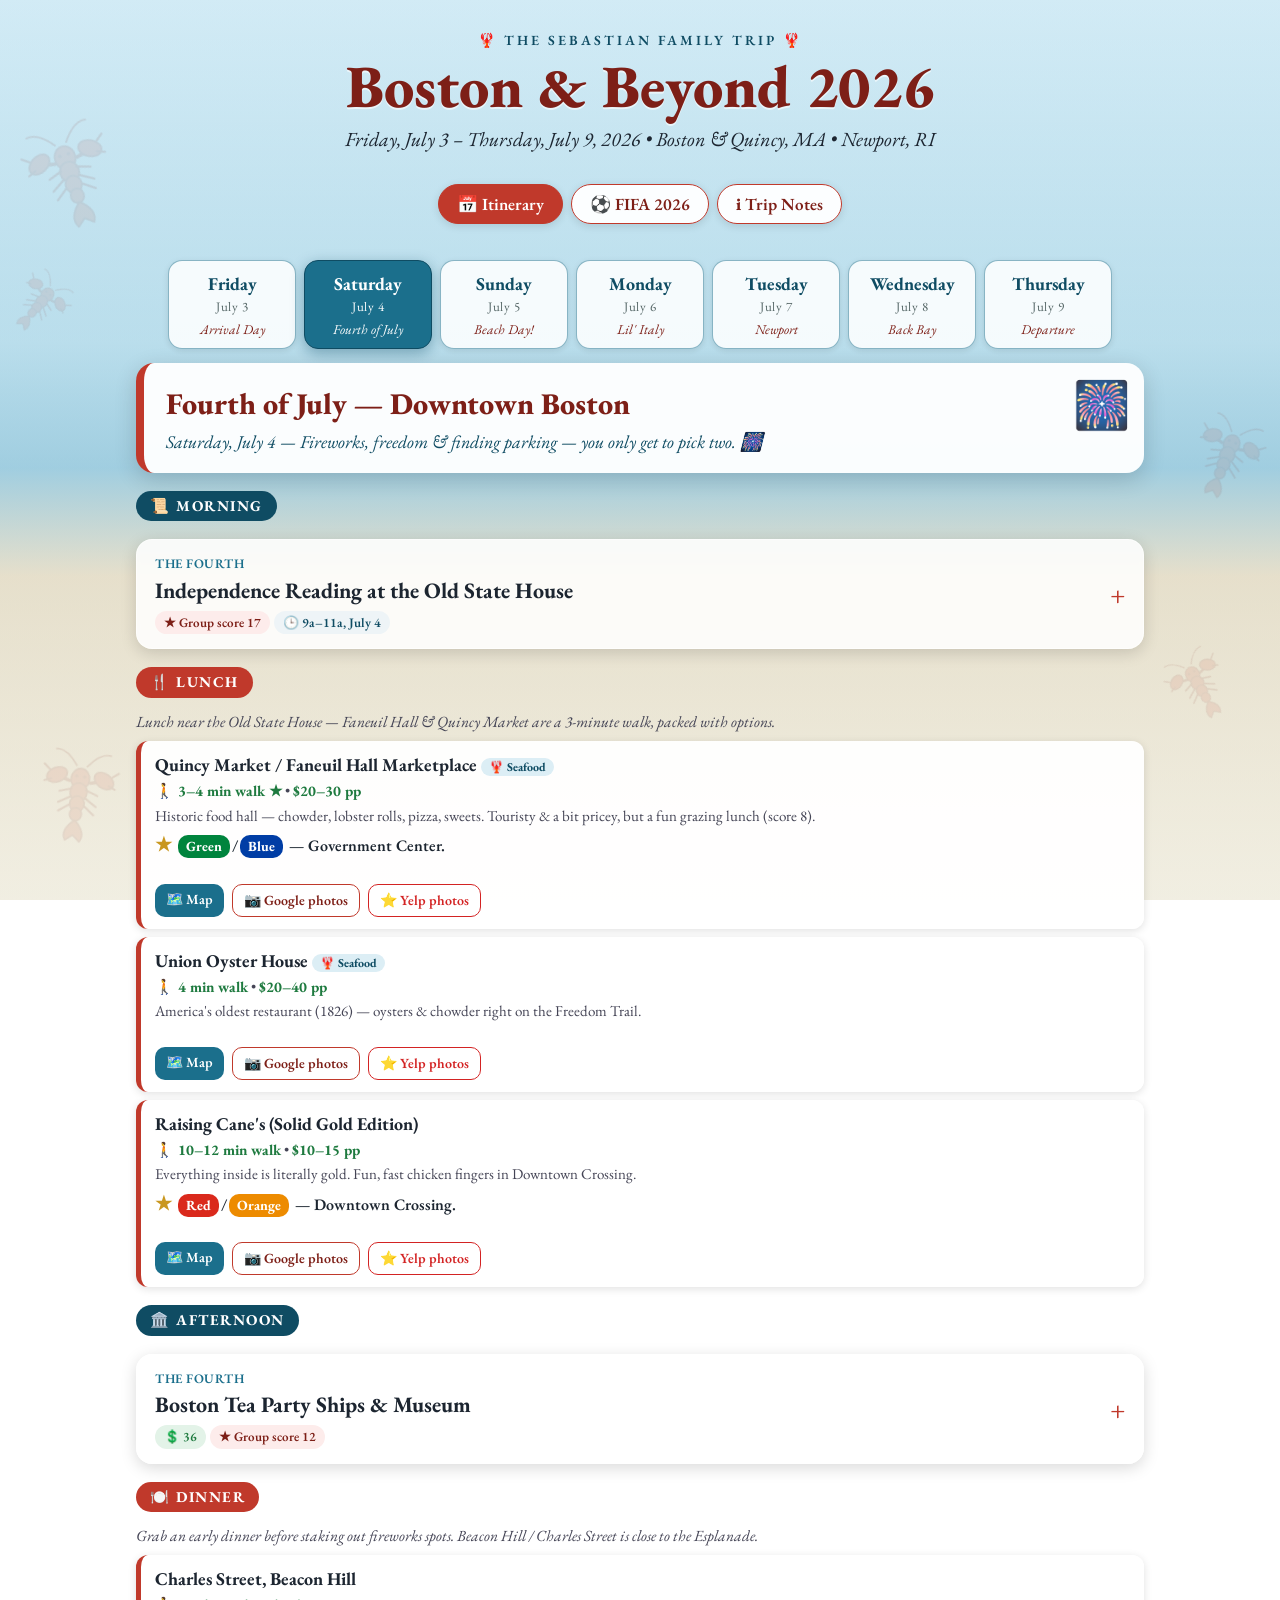
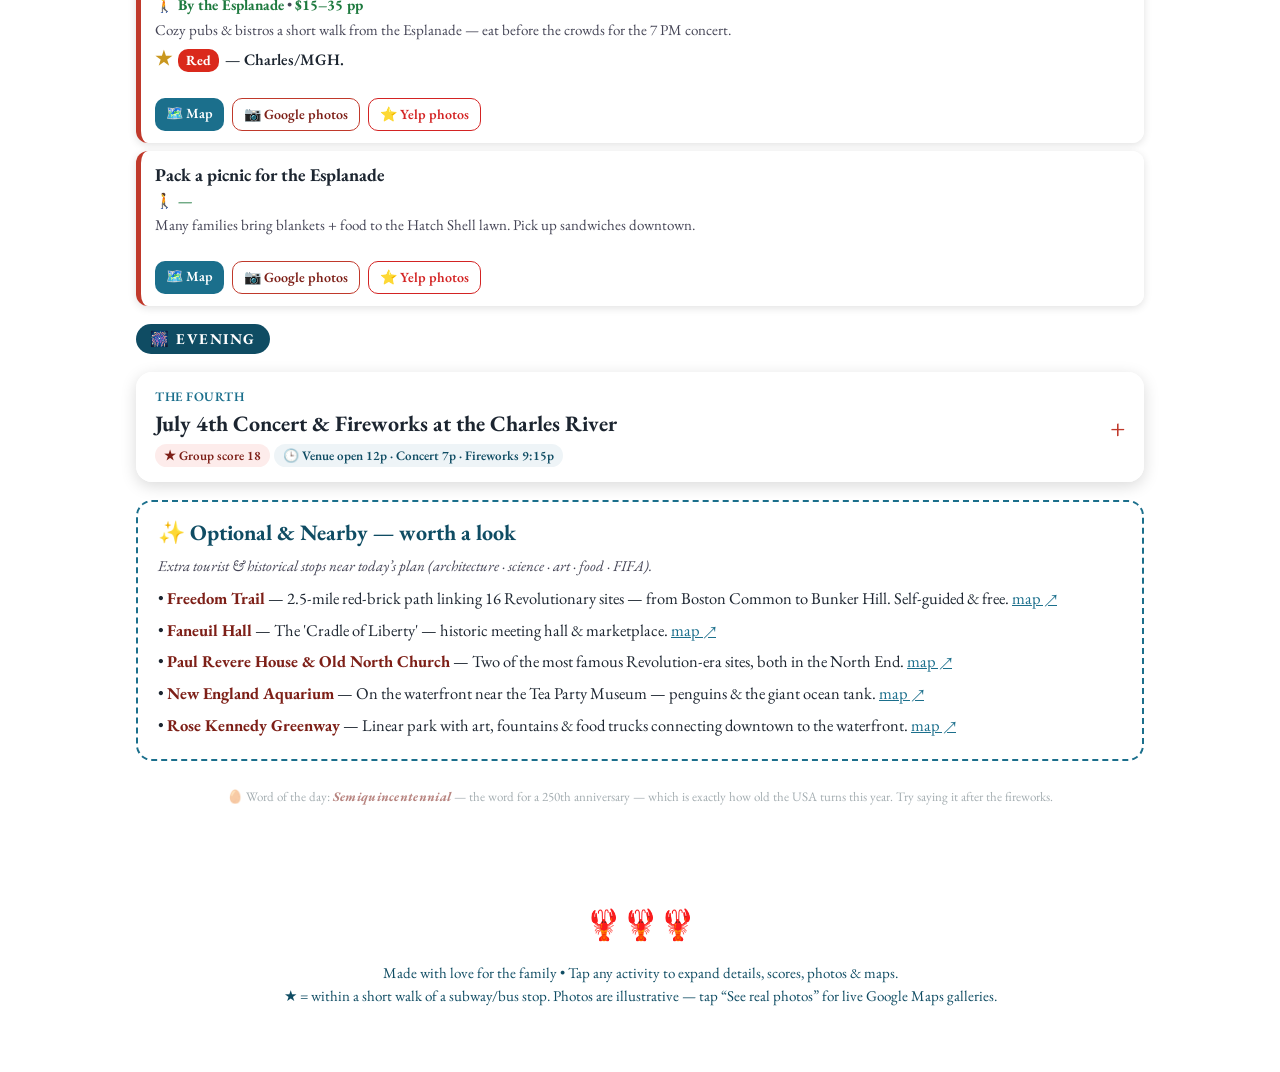
==== docs/index.html @ 304ff550 "Initial commit: Boston 2026 family trip itinerary site Co-Authored-By: Claude Sonnet 4.6 <noreply@an" ====
<!DOCTYPE html>
<html lang="en">
<head>
<meta charset="UTF-8" />
<meta name="viewport" content="width=device-width, initial-scale=1.0" />
<title>Boston 2026 — Family Trip Itinerary 🦞</title>
<link rel="preconnect" href="https://fonts.googleapis.com">
<link rel="preconnect" href="https://fonts.gstatic.com" crossorigin>
<link href="https://fonts.googleapis.com/css2?family=EB+Garamond:ital,wght@0,400;0,500;0,600;0,700;0,800;1,400;1,500&display=swap" rel="stylesheet">
<style>
  :root{
    --lobster:#c0392b;
    --lobster-dark:#7d1f17;
    --ocean:#1b6f8c;
    --ocean-deep:#0f4c63;
    --gold:#c9971f;
    --green:#1e7a3f;
    --ink:#1c2530;
    --box:rgba(255,255,255,0.86);
    --box-solid:rgba(255,255,255,0.95);
    /* MBTA line colors */
    --red:#DA291C; --orange:#ED8B00; --blue:#003DA5; --green-line:#00843D; --silver:#7C878E;
  }
  *{box-sizing:border-box;}
  html{scroll-behavior:smooth;}
  body{
    margin:0;
    font-family:'EB Garamond', Georgia, serif;
    color:var(--ink);
    font-size:18px;
    line-height:1.5;
    min-height:100vh;
    position:relative;
  }
  /* ---- Background: Wollaston Beach, Quincy (with graceful gradient fallback) ---- */
  #bg{
    position:fixed; inset:0; z-index:-2;
    background:
      linear-gradient(180deg,#bfe3f2 0%, #8ec9e0 38%, #5aa9c9 52%, #d8c79f 64%, #ece0c2 100%);
    background-size:cover;
    background-position:center;
  }
  #bg.has-photo{
    background-size:cover;
    background-position:center 40%;
    background-repeat:no-repeat;
  }
  #bg::after{ /* readability veil over the photo */
    content:""; position:absolute; inset:0;
    background:linear-gradient(180deg, rgba(245,250,252,0.35), rgba(245,250,252,0.55));
  }
  /* ---- Floating lobster decals ---- */
  .lobster-decal{position:fixed; z-index:-1; opacity:0.10; pointer-events:none;}
  .lobster-decal svg{width:100%; height:100%;}
  /* ---- Layout ---- */
  header.site{
    text-align:center;
    padding:30px 18px 14px;
  }
  header.site .kicker{
    letter-spacing:3px; text-transform:uppercase; font-size:14px;
    color:var(--ocean-deep); font-weight:600; margin:0 0 4px;
  }
  header.site h1{
    margin:0; font-size:clamp(34px,6vw,60px); font-weight:800;
    color:var(--lobster-dark);
    text-shadow:0 2px 0 rgba(255,255,255,0.6);
    line-height:1.05;
  }
  header.site .dates{
    margin:6px 0 0; font-size:20px; color:var(--ink); font-style:italic;
  }
  /* ---- Top nav tabs ---- */
  nav.tabs{
    display:flex; justify-content:center; gap:8px; flex-wrap:wrap;
    position:sticky; top:0; z-index:30;
    padding:10px; margin:6px auto 0; max-width:1100px;
  }
  nav.tabs button{
    font-family:inherit; font-size:17px; font-weight:600;
    border:1.5px solid var(--lobster); color:var(--lobster-dark);
    background:var(--box-solid); padding:8px 18px; border-radius:30px;
    cursor:pointer; transition:all .15s; box-shadow:0 2px 8px rgba(0,0,0,.12);
  }
  nav.tabs button:hover{background:#fff;}
  nav.tabs button.active{background:var(--lobster); color:#fff; border-color:var(--lobster);}
  main{max-width:1040px; margin:0 auto; padding:8px 16px 60px;}
  /* ---- Day selector ---- */
  .day-pills{
    display:flex; gap:8px; flex-wrap:wrap; justify-content:center;
    margin:18px 0 8px;
  }
  .day-pill{
    font-family:inherit; cursor:pointer; border-radius:14px;
    border:1.5px solid rgba(27,111,140,.5); background:var(--box);
    padding:9px 14px; min-width:128px; text-align:center; transition:all .15s;
    box-shadow:0 2px 6px rgba(0,0,0,.10);
  }
  .day-pill .dow{font-weight:700; font-size:18px; color:var(--ocean-deep);}
  .day-pill .dt{font-size:13px; color:#566; letter-spacing:.5px;}
  .day-pill .th{font-size:13.5px; font-style:italic; color:var(--lobster-dark); margin-top:2px;}
  .day-pill:hover{background:#fff;}
  .day-pill.active{
    background:var(--ocean); border-color:var(--ocean-deep);
    box-shadow:0 4px 14px rgba(15,76,99,.4);
  }
  .day-pill.active .dow,.day-pill.active .dt,.day-pill.active .th{color:#fff;}
  /* ---- Day header banner ---- */
  .day-banner{
    background:var(--box-solid); border-radius:18px; padding:18px 22px;
    margin:14px 0 18px; box-shadow:0 6px 22px rgba(0,0,0,.16);
    border-left:8px solid var(--lobster); position:relative; overflow:hidden;
  }
  .day-banner h2{margin:0; font-size:30px; color:var(--lobster-dark); font-weight:800;}
  .day-banner .sub{font-size:18px; color:var(--ocean-deep); font-style:italic; margin-top:2px;}
  .day-banner .lob-emoji{position:absolute; right:14px; top:8px; font-size:46px; opacity:.85;}
  /* ---- Time-slot section ---- */
  .slot{margin:18px 0;}
  .slot-label{
    display:inline-block; font-weight:700; font-size:15px; letter-spacing:1.5px;
    text-transform:uppercase; color:#fff; background:var(--ocean-deep);
    padding:4px 14px; border-radius:20px; margin-bottom:8px;
  }
  .slot-label.meal{background:var(--lobster);}
  /* ---- Activity card (semi-transparent white box) ---- */
  .card{
    background:var(--box); border-radius:16px; margin:10px 0;
    box-shadow:0 4px 16px rgba(0,0,0,.15); overflow:hidden;
    border:1px solid rgba(255,255,255,.6);
    backdrop-filter:blur(2px);
  }
  .card-head{
    display:flex; align-items:center; gap:12px; padding:14px 18px; cursor:pointer;
    user-select:none;
  }
  .card-head:hover{background:rgba(255,255,255,.45);}
  .card-title{flex:1;}
  .card-title .name{font-size:22px; font-weight:700; color:var(--ink);}
  .card-title .cat{font-size:13px; letter-spacing:.5px; text-transform:uppercase; color:var(--ocean); font-weight:600;}
  .card-meta{font-size:14.5px; color:#445; margin-top:2px;}
  .chip{display:inline-block; font-size:13px; padding:2px 9px; border-radius:12px; margin:2px 4px 0 0; font-weight:600;}
  .chip.price{background:#e3f3e8; color:var(--green);}
  .chip.score{background:#fdeceb; color:var(--lobster-dark);}
  .chip.hours{background:#eef4f7; color:var(--ocean-deep);}
  .expander{font-size:26px; color:var(--lobster); transition:transform .2s; line-height:1;}
  .card.open .expander{transform:rotate(45deg);}
  .card-body{display:none; padding:0 18px 18px;}
  .card.open .card-body{display:block; animation:fade .25s ease;}
  @keyframes fade{from{opacity:0; transform:translateY(-4px);}to{opacity:1; transform:none;}}
  .notes{white-space:pre-line; margin:6px 0 12px; font-size:17px;}
  /* ---- Photo gallery ---- */
  .gallery{display:flex; gap:8px; flex-wrap:wrap; margin:6px 0 12px;}
  .gallery img{
    width:calc(33.33% - 6px); height:130px; object-fit:cover; border-radius:10px;
    background:linear-gradient(135deg,#bcd9e6,#dcc9a0); box-shadow:0 2px 6px rgba(0,0,0,.18);
  }
  @media(max-width:560px){ .gallery img{width:calc(50% - 4px); height:110px;} }
  /* ---- Detail grid ---- */
  .detail{font-size:16.5px; margin:3px 0;}
  .detail b{color:var(--ocean-deep);}
  .scores{display:flex; flex-wrap:wrap; gap:6px; margin:8px 0;}
  .score-box{background:#fff; border:1px solid #e6c9c5; border-radius:10px; padding:4px 9px; font-size:14px; text-align:center; min-width:46px;}
  .score-box .who{font-size:11px; color:#888; text-transform:uppercase; letter-spacing:.5px;}
  .score-box .val{font-weight:700; font-size:17px;}
  .v1{color:#999;} .v2{color:var(--ocean);} .v3{color:var(--lobster);}
  .score-box.total{background:var(--lobster); border-color:var(--lobster);}
  .score-box.total .who,.score-box.total .val{color:#fff;}
  .maps-link, a.btn{
    display:inline-block; text-decoration:none; font-weight:600; font-size:15px;
    background:var(--ocean); color:#fff; padding:7px 14px; border-radius:10px; margin:6px 8px 2px 0;
  }
  .maps-link:hover,a.btn:hover{background:var(--ocean-deep);}
  a.btn.alt{background:#fff; color:var(--lobster-dark); border:1.5px solid var(--lobster);}
  a.btn.alt:hover{background:#fff5f4;}
  /* ---- Transit star ---- */
  .transit{display:block; margin:8px 0; font-size:16px; font-weight:600;}
  .transit .star{color:var(--gold); font-size:19px;}
  .line-tag{display:inline-block; color:#fff; padding:1px 8px; border-radius:10px; font-size:14px; font-weight:700; margin:0 2px;}
  .L-red{background:var(--red);} .L-orange{background:var(--orange);} .L-blue{background:var(--blue);}
  .L-green{background:var(--green-line);} .L-silver{background:var(--silver);} .L-commuter{background:#80276c;}
  /* ---- Nearby eats ---- */
  .eats-intro{font-size:15.5px; font-style:italic; color:#445; margin:4px 0 8px;}
  .eat{
    background:var(--box-solid); border-radius:12px; padding:10px 14px; margin:8px 0;
    border-left:5px solid var(--lobster); box-shadow:0 2px 8px rgba(0,0,0,.12);
  }
  .eat .en{font-size:18px; font-weight:700;}
  .eat .ed{font-size:15px; color:#445; margin:2px 0;}
  .walk{font-weight:700; color:var(--green);}
  .walk.far{color:#b06a00;}
  .seafood-tag{background:#dceef5; color:var(--ocean-deep); font-size:12px; font-weight:700; padding:1px 8px; border-radius:10px;}
  /* ---- Optional section ---- */
  .optional{
    background:rgba(255,255,255,.78); border:2px dashed var(--ocean); border-radius:16px;
    padding:14px 20px; margin:18px 0;
  }
  .optional h3{margin:0 0 6px; color:var(--ocean-deep); font-size:22px;}
  .optional .ointro{font-size:15px; font-style:italic; color:#445; margin-bottom:8px;}
  .opt{margin:7px 0; font-size:16.5px;}
  .opt b{color:var(--lobster-dark);}
  /* ---- FIFA view ---- */
  .panel{
    background:var(--box-solid); border-radius:18px; padding:22px 24px;
    box-shadow:0 6px 22px rgba(0,0,0,.16); margin:18px 0;
  }
  .panel h2{margin:0 0 6px; color:var(--lobster-dark); font-size:30px; font-weight:800;}
  .panel p.lead{font-size:17px; color:#334;}
  .hero-match{
    background:linear-gradient(120deg,var(--ocean-deep),var(--ocean));
    color:#fff; border-radius:16px; padding:18px 22px; margin:10px 0 18px;
    box-shadow:0 4px 16px rgba(0,0,0,.25);
  }
  .hero-match .big{font-size:26px; font-weight:800;}
  .hero-match .when{font-size:18px; opacity:.95;}
  table.fifa{width:100%; border-collapse:collapse; margin:12px 0; font-size:15.5px; background:#fff; border-radius:12px; overflow:hidden;}
  table.fifa th{background:var(--lobster); color:#fff; text-align:left; padding:10px 12px; font-size:14px; letter-spacing:.5px;}
  table.fifa td{padding:10px 12px; border-top:1px solid #eee; vertical-align:top;}
  table.fifa tr:nth-child(even) td{background:#faf6f0;}
  table.fifa .ev{font-weight:700; color:var(--ink);}
  table.fifa .nb{font-size:12.5px; color:var(--ocean-deep); font-weight:700; text-transform:uppercase; letter-spacing:.5px;}
  .note-box{background:#fff7e6; border-left:5px solid var(--gold); padding:10px 16px; border-radius:10px; font-size:15.5px; margin:12px 0;}
  /* ---- Legend / footer ---- */
  .legend{background:var(--box); border-radius:14px; padding:12px 18px; margin:16px 0; font-size:15px; box-shadow:0 3px 12px rgba(0,0,0,.12);}
  .legend b{color:var(--lobster-dark);}
  footer{text-align:center; padding:30px 18px 50px; color:var(--ocean-deep); font-size:15px;}
  footer .lob{font-size:30px;}
  .eat-links{margin-top:8px; display:flex; flex-wrap:wrap; gap:0;}
  .eat .gallery img{height:110px;}
  .egg{
    text-align:center; margin:26px 0 6px; font-size:13px; color:#5a6b72; opacity:.55;
    transition:opacity .2s; cursor:help;
  }
  .egg:hover{opacity:1;}
  .egg .bigword{font-style:italic; color:var(--lobster-dark); font-weight:700; letter-spacing:.3px;}
  .joke{font-style:italic; color:var(--ocean-deep);}
  .hidden{display:none !important;}
  .src-link{color:var(--ocean); }
  @media(max-width:560px){
    body{font-size:17px;}
    .gallery img{height:110px;}
    main{padding:8px 10px 50px;}
  }
</style>
</head>
<body>
<div id="bg"></div>

<!-- Tasteful red lobster decals scattered around the page -->
<div class="lobster-decal" style="width:90px;height:112px;top:120px;left:2%;transform:rotate(-18deg)"></div>
<div class="lobster-decal" style="width:70px;height:88px;top:46%;right:1.5%;transform:rotate(22deg)"></div>
<div class="lobster-decal" style="width:80px;height:100px;bottom:6%;left:3%;transform:rotate(8deg)"></div>
<div class="lobster-decal" style="width:60px;height:75px;top:72%;right:4%;transform:rotate(-30deg)"></div>
<div class="lobster-decal" style="width:54px;height:67px;top:30%;left:1%;transform:rotate(40deg)"></div>

<header class="site">
  <p class="kicker">🦞 The Sebastian Family Trip 🦞</p>
  <h1>Boston &amp; Beyond 2026</h1>
  <p class="dates">Friday, July 3 &ndash; Thursday, July 9, 2026 &bull; Boston &amp; Quincy, MA &bull; Newport, RI</p>
</header>

<nav class="tabs">
  <button id="tab-itin" class="active" onclick="showView('itin')">📅 Itinerary</button>
  <button id="tab-fifa" onclick="showView('fifa')">⚽ FIFA 2026</button>
  <button id="tab-info" onclick="showView('info')">ℹ️ Trip Notes</button>
</nav>

<main>
  <!-- ITINERARY VIEW -->
  <section id="view-itin">
    <div class="day-pills" id="dayPills"></div>
    <div id="dayContent"></div>
  </section>

  <!-- FIFA VIEW -->
  <section id="view-fifa" class="hidden"></section>

  <!-- INFO VIEW -->
  <section id="view-info" class="hidden"></section>
</main>

<footer>
  <div class="lob">🦞🦞🦞</div>
  <p>Made with love for the family &bull; Tap any activity to expand details, scores, photos &amp; maps.<br>
  ★ = within a short walk of a subway/bus stop. Photos are illustrative — tap “See real photos” for live Google&nbsp;Maps galleries.</p>
</footer>

<script>
/* =========================================================
   IMAGE HELPERS — reliable, self-healing photo sources.
   Each <img> gets a data-srcs list; if one fails it tries the
   next, finally hiding gracefully (the gradient card remains).
   ========================================================= */
function wm(file,w){return "https://commons.wikimedia.org/wiki/Special:FilePath/"+encodeURIComponent(file)+"?width="+(w||800);}
function lf(keys,lock){return "https://loremflickr.com/800/520/"+keys+"?lock="+lock;}
function mapsQ(q){return "https://www.google.com/maps/search/?api=1&query="+encodeURIComponent(q);}
function yelpQ(name,loc){return "https://www.yelp.com/search?find_desc="+encodeURIComponent(name)+"&find_loc="+encodeURIComponent(loc||"Boston, MA");}

/* Cuisine-aware photo galleries for food spots (food shots + one ambiance shot).
   Real review photos live behind the Google/Yelp buttons; these are reliable, themed dish/interior images. */
let _lock=2000;
function slug(str){return (str||"").toLowerCase().replace(/['’.]/g,"").replace(/[^a-z0-9]+/g,"-").replace(/^-|-$/g,"");}
function foodKeywords(e){
  const s=((e.n||"")+" "+(e.d||"")).toLowerCase();
  let kw=[];
  const has=arr=>arr.some(w=>s.indexOf(w)>=0);
  if(e.seafood || has(["lobster","clam","oyster","seafood","fish","mooring","neptune","saltie","legal sea"])) kw=["lobster,roll","oysters,seafood","clam,chowder,seafood"];
  else if(has(["taco","burrito","mexican","taqueria"])) kw=["tacos,mexican","burrito,mexican","mexican,food,plate"];
  else if(has(["indian","curry","sarva"])) kw=["indian,curry,food","naan,tandoori","indian,thali,plate"];
  else if(has(["cannoli","pastry","bakery","tatte","mike's","modern pastry","croissant"])) kw=["cannoli,pastry","italian,pastry,dessert","bakery,cafe,counter"];
  else if(has(["carmelina","antico","italian","pasta","pizza","forno"])) kw=["pasta,italian","pizza,italian","italian,food,plate"];
  else if(has(["bbq","barbecue","brisket","triple s","sweet cheeks"])) kw=["bbq,brisket","barbecue,ribs","smoked,meat,platter"];
  else if(has(["sushi","jiro"])) kw=["sushi,platter","sashimi,japanese","sushi,roll"];
  else if(has(["chicken","cane","dave's hot"])) kw=["fried,chicken","chicken,tenders","chicken,sandwich"];
  else if(has(["market","food hall","high street"])) kw=["food,hall,market","street,food,vendor","food,court,dining"];
  else if(has(["brazilian"])) kw=["brazilian,bbq","churrasco,meat","brazilian,food"];
  else if(has(["korean"])) kw=["korean,bbq","bibimbap,korean","korean,food"];
  else if(has(["peruvian","machu"])) kw=["peruvian,ceviche","peruvian,food","latin,food,plate"];
  else if(has(["bar","pub","greatest","warehouse","banshee","dubliner","watch"])) kw=["pub,burger,beer","sports,bar,wings","beer,bar,fries"];
  else kw=["restaurant,food,plate","gourmet,food,dish","comfort,food,plate"];
  // 3 food keywords + 1 ambiance
  let chains = kw.map(k=>[lf(k,_lock++), lf("restaurant,food",_lock++)]);
  chains.push([lf("restaurant,interior,cozy,dining",_lock++), lf("restaurant,interior",_lock++)]);
  // Prepend a LOCAL photo slot to each gallery position. Drop your own photos in
  // images/food/<slug>-1.jpg, -2.jpg ... and they show automatically (else themed fallback).
  const sg = slug(e.n);
  chains.forEach((chain,i)=>{
    chain.unshift("images/food/"+sg+"-"+(i+1)+".jpg");
    chain.unshift("images/food/"+sg+"-"+(i+1)+".jpeg");
    chain.unshift("images/food/"+sg+"-"+(i+1)+".png");
  });
  return chains;
}

/* =========================================================
   PEOPLE: M=Mom, Jo=Johnny, D=David, Ji=Jillene, K=Kevin, A=Amanda
   Preference scale: 1 = ok, 2 = ooh, 3 = YASS
   ========================================================= */
const PPL = ["M","Jo","D","Ji","K","A"];

/* Transit helper objects use: {star:true, html:"..."} */
function T(html){return {star:true, html:html};}

/* =========================================================
   DATA
   ========================================================= */
const DATA = {
  /* Wollaston Beach (Quincy, MA) background — tries real photos, else keeps the beach gradient */
  bg:[
    "images/wollaston-beach.jpg",
    "wollaston-beach.jpg",
    wm("Wollaston Beach, Quincy MA.jpg",1600),
    lf("wollaston,beach,quincy",901),
    lf("quincy,massachusetts,beach,ocean",902),
    lf("new,england,beach,coast,ocean",903)
  ],

  days:[
    /* ===================== FRI 7/3 — ARRIVAL ===================== */
    {
      dow:"Friday", date:"July 3", short:"Arrival Day", emoji:"🛬",
      theme:"Arrival Day — Cambridge & South Shore", tagline:"The family assembles, one delayed flight at a time. 🛬",
      blocks:[
        {slot:"Morning", icon:"🌅", activities:[
          {name:"MIT & Cambridge stroll", cat:"Boston (read with accent)",
           notes:"Amanda, Kevin & Johnny kick things off at MIT. Cambridge has more walking to get around — Harvard is close to Johnny's apartment. A relaxed start while the rest of the family travels in.",
           address:"MIT, 314 Main St, Cambridge, MA 02142",
           pref:{M:2,Jo:1,D:1,Ji:1,K:3,A:3,total:11},
           web:"http://mitmuseum.mit.edu/",
           transit:T('Right on the <span class="line-tag L-red">Red Line</span> — Kendall/MIT &amp; Harvard stops.'),
           imgs:[[wm("MIT Building 10 and the Great Dome, Cambridge MA.jpg"),lf("mit,campus,university",101)],[lf("harvard,cambridge,university",102)],[lf("cambridge,massachusetts,architecture",103)]]}
        ]},
        {slot:"Lunch", icon:"🍛", meal:true,
         eatsIntro:"Lunch near the morning at MIT — the sheet calls for Indian food, and Kendall/Central Square in Cambridge is full of great options.",
         eats:[
          {n:"Indian food near Kendall / Central Sq", d:"Group favorite (score 13). Several well-rated Indian spots a short walk from MIT.", walk:"5–12 min walk from MIT", price:"$12–25 pp",
           transit:'<span class="line-tag L-red">Red Line</span> — Kendall/MIT or Central.', maps:mapsQ("Indian restaurant near Kendall Square Cambridge MA")},
          {n:"Tatte Bakery & Cafe (Kendall Sq)", d:"Boston classic — fancy sandwiches, salads & pastries if you want something quick and pretty.", walk:"On campus / Kendall", price:"$12–20 pp",
           maps:mapsQ("Tatte Bakery Kendall Square Cambridge")}
        ]},
        {slot:"Afternoon", icon:"🏠", activities:[
          {name:"Check into the AirBnB", cat:"Logistics",
           notes:"6:00 PM — David & Jillene arrive. Get settled, unpack, regroup before dinner. Bring the card games (Johnny's got Clue!).",
           transit:T('Quincy base is on the <span class="line-tag L-red">Red Line</span> (Wollaston / Quincy Center).')}
        ]},
        {slot:"Dinner", icon:"🦞", meal:true,
         eatsIntro:"Welcome-to-New-England seafood dinner — the plan is Legal Sea Foods in Braintree, close to the South Shore base.",
         eats:[
          {n:"Legal Sea Foods — Braintree", seafood:true, d:"New England seafood institution. Clam chowder, lobster, fresh fish — easy, reliable first night.", walk:"Drive · South Shore Plaza", price:"$20–40 pp",
           transit:'<span class="line-tag L-red">Red Line</span> — Braintree (terminus).', maps:mapsQ("Legal Sea Foods Braintree MA")},
          {n:"Lobster — all day, every day 🦞", seafood:true, d:"Family motto (score 13). Wherever you land, get the lobster.", walk:"—", maps:mapsQ("lobster restaurant Braintree Quincy MA")}
        ]}
      ],
      optional:[
        {n:"Harvard Square & Harvard Yard", d:"Historic campus, bookshops & street performers — architecture + people-watching.", loc:"Cambridge, MA", maps:mapsQ("Harvard Yard Cambridge MA")},
        {n:"MIT Museum", d:"Robots, holography & AI — perfect for the science lovers.", loc:"314 Main St, Cambridge", maps:mapsQ("MIT Museum Cambridge MA")},
        {n:"Charles River Esplanade", d:"Walk or sit by the river with skyline views.", loc:"Boston, MA", maps:mapsQ("Charles River Esplanade Boston")}
      ]
    },

    /* ===================== SAT 7/4 — FOURTH OF JULY ===================== */
    {
      dow:"Saturday", date:"July 4", short:"Fourth of July", emoji:"🎆",
      theme:"Fourth of July — Downtown Boston", tagline:"Fireworks, freedom &amp; finding parking — you only get to pick two. 🎆",
      egg:{word:"Semiquincentennial", joke:"the word for a 250th anniversary — which is exactly how old the USA turns this year. Try saying it after the fireworks."},
      blocks:[
        {slot:"Morning", icon:"📜", activities:[
          {name:"Independence Reading at the Old State House", cat:"The Fourth",
           notes:"6:30 AM — Mumsy arrives! 9–11 AM: the Declaration of Independence is read from the balcony of the Old State House, just as it was in 1776. A top group pick (score 17) and the most Boston way to spend the Fourth.",
           hours:"9a–11a, July 4",
           address:"206 Washington St, Boston, MA 02109",
           pref:{M:3,Jo:2,D:3,Ji:3,K:3,A:3,total:17},
           transit:T('<span class="line-tag L-orange">Orange</span>/<span class="line-tag L-blue">Blue</span> — State St. station is at the door.'),
           imgs:[[wm("Old State House Boston Massachusetts.jpg"),lf("old,state,house,boston",201)],[lf("boston,colonial,history",202)],[lf("july,4th,parade,flag",203)]]}
        ]},
        {slot:"Lunch", icon:"🍴", meal:true,
         eatsIntro:"Lunch near the Old State House — Faneuil Hall & Quincy Market are a 3-minute walk, packed with options.",
         eats:[
          {n:"Quincy Market / Faneuil Hall Marketplace", d:"Historic food hall — chowder, lobster rolls, pizza, sweets. Touristy & a bit pricey, but a fun grazing lunch (score 8).", walk:"3–4 min walk ★", price:"$20–30 pp", seafood:true,
           transit:'<span class="line-tag L-green">Green</span>/<span class="line-tag L-blue">Blue</span> — Government Center.', maps:"https://maps.app.goo.gl/UoZEiJfuEoFTuNy78"},
          {n:"Union Oyster House", seafood:true, d:"America's oldest restaurant (1826) — oysters & chowder right on the Freedom Trail.", walk:"4 min walk", price:"$20–40 pp",
           maps:mapsQ("Union Oyster House Boston")},
          {n:"Raising Cane's (Solid Gold Edition)", d:"Everything inside is literally gold. Fun, fast chicken fingers in Downtown Crossing.", walk:"10–12 min walk", price:"$10–15 pp",
           transit:'<span class="line-tag L-red">Red</span>/<span class="line-tag L-orange">Orange</span> — Downtown Crossing.', maps:"https://maps.app.goo.gl/szvw2TFFBJzkA8N99"}
        ]},
        {slot:"Afternoon", icon:"🏛️", activities:[
          {name:"Boston Tea Party Ships & Museum", cat:"The Fourth",
           notes:"Especially fitting for the Fourth. Pretty waterfront area — fun to walk around, see the Federal Reserve, South Station, Chinatown, walk by the river and the tall buildings.",
           price:"36",
           address:"306 Congress St, Boston, MA 02210",
           pref:{M:3,Jo:1,D:2,Ji:2,K:2,A:2,total:12},
           transit:T('<span class="line-tag L-red">Red</span>/<span class="line-tag L-silver">Silver</span> — South Station, 6-min walk.'),
           imgs:[[wm("Boston Tea Party Ships and Museum.jpg"),lf("boston,tea,party,ship",204)],[lf("tall,ship,harbor",205)],[lf("boston,waterfront,skyline",206)]]}
        ]},
        {slot:"Dinner", icon:"🍽️", meal:true,
         eatsIntro:"Grab an early dinner before staking out fireworks spots. Beacon Hill / Charles Street is close to the Esplanade.",
         eats:[
          {n:"Charles Street, Beacon Hill", d:"Cozy pubs & bistros a short walk from the Esplanade — eat before the crowds for the 7 PM concert.", walk:"By the Esplanade", price:"$15–35 pp",
           transit:'<span class="line-tag L-red">Red</span> — Charles/MGH.', maps:mapsQ("restaurants Charles Street Beacon Hill Boston")},
          {n:"Pack a picnic for the Esplanade", d:"Many families bring blankets + food to the Hatch Shell lawn. Pick up sandwiches downtown.", walk:"—", maps:mapsQ("DCR Hatch Memorial Shell Esplanade Boston")}
        ]},
        {slot:"Evening", icon:"🎆", activities:[
          {name:"July 4th Concert & Fireworks at the Charles River", cat:"The Fourth",
           notes:"The big one — top score of the whole trip (18/18!). Venue opens to the public at 12 PM, concert at 7 PM, fireworks at 9:15 PM over the Charles. You can also watch from the MIT/Cambridge side of the river if the Esplanade is packed.",
           hours:"Venue open 12p · Concert 7p · Fireworks 9:15p",
           address:"DCR Hatch Shell, Esplanade, Boston, MA",
           pref:{M:3,Jo:3,D:3,Ji:3,K:3,A:3,total:18},
           transit:T('<span class="line-tag L-red">Red</span> — Charles/MGH · <span class="line-tag L-green">Green</span> — Arlington. (Expect closures & crowds — go early.)'),
           imgs:[[wm("Boston Pops Fireworks Spectacular.jpg"),lf("boston,fireworks,july,4th",207)],[lf("fireworks,river,city,night",208)],[lf("boston,esplanade,charles,river",209)]]}
        ]}
      ],
      optional:[
        {n:"Freedom Trail", d:"2.5-mile red-brick path linking 16 Revolutionary sites — from Boston Common to Bunker Hill. Self-guided & free.", loc:"Boston", maps:mapsQ("Freedom Trail Boston")},
        {n:"Faneuil Hall", d:"The 'Cradle of Liberty' — historic meeting hall & marketplace.", loc:"4 S Market St, Boston", maps:mapsQ("Faneuil Hall Boston")},
        {n:"Paul Revere House & Old North Church", d:"Two of the most famous Revolution-era sites, both in the North End.", loc:"North End, Boston", maps:mapsQ("Old North Church Boston")},
        {n:"New England Aquarium", d:"On the waterfront near the Tea Party Museum — penguins & the giant ocean tank.", loc:"1 Central Wharf, Boston", maps:mapsQ("New England Aquarium Boston")},
        {n:"Rose Kennedy Greenway", d:"Linear park with art, fountains & food trucks connecting downtown to the waterfront.", loc:"Boston", maps:mapsQ("Rose Kennedy Greenway Boston")}
      ]
    },

    /* ===================== SUN 7/5 — BEACH DAY ===================== */
    {
      dow:"Sunday", date:"July 5", short:"Beach Day!", emoji:"🏖️",
      theme:"Beach Day! — Quincy & Family Time", tagline:"You will be finding sand in your bag until roughly Labor Day. 🏖️",
      egg:{word:"Sphenopalatineganglioneuralgia", joke:"the actual medical term for a brain freeze — guaranteed if you inhale that beach ice cream too fast."},
      blocks:[
        {slot:"Morning", icon:"🏖️", activities:[
          {name:"Wollaston Beach — family beach morning", cat:"Local experience",
           notes:"The whole vibe of the trip (score 17). Walking, swimming & relaxing on Quincy's Wollaston Beach — the longest beach in Boston Harbor, with skyline views across the bay. Pack a swimsuit (water may be chilly!). Walkable clam shop + taco shop right across Quincy Shore Drive.",
           address:"Quincy Shore Dr, Quincy, MA 02170",
           pref:{M:3,Jo:2,D:3,Ji:3,K:3,A:3,total:17},
           transit:T('<span class="line-tag L-red">Red Line</span> — Wollaston station, ~12-min walk to the sand.'),
           imgs:[[wm("Wollaston Beach, Quincy MA.jpg"),lf("wollaston,beach,quincy",211)],[lf("beach,ocean,summer,sand",212)],[lf("boston,harbor,beach,skyline",213)]]}
        ]},
        {slot:"Lunch", icon:"🌮", meal:true,
         eatsIntro:"Lunch right across from the beach — the classic Quincy combo of a clam shack and a taco spot.",
         eats:[
          {n:"Tony's Clam Shop", seafood:true, d:"Wollaston Beach institution since 1964 — fried clams, lobster rolls & chowder, steps from the sand.", walk:"1–3 min walk ★", price:"$12–30 pp",
           transit:'On Quincy Shore Dr, across from the beach.', maps:mapsQ("Tony's Clam Shop Quincy MA")},
          {n:"Taco shop near Wollaston Beach", d:"Casual tacos & burritos a short walk from the beach — easy, cheap and family-friendly.", walk:"5–10 min walk", price:"$10–18 pp",
           maps:mapsQ("tacos near Wollaston Beach Quincy MA")}
        ]},
        {slot:"Afternoon", icon:"☀️", activities:[
          {name:"More beach / family relax time", cat:"Local experience",
           notes:"Keep the beach day going — walk the 2+ mile shoreline, swim, or just relax. A low-key afternoon before the evening movie.",
           pref:{M:3,Jo:2,D:3,Ji:3,K:3,A:3,total:17},
           transit:T('<span class="line-tag L-red">Red Line</span> — Wollaston / Quincy Center.')}
        ]},
        {slot:"Evening", icon:"🎬", activities:[
          {name:"Supergirl — movie night", cat:"Local experience",
           notes:"A fun group outing (score 13). Showtimes from the sheet:\nAMC South Bay Center 12 — 1:45p (20% off), 2:30p (20% off), 5:15p, 7:00p.\nAMC Braintree 10 — 10:30a (20% off), 7:30p, 10:30p.\nNote: Costco — AG to buy AMC tickets for a free gift card.",
           address:"AMC South Bay Center 12, Boston / AMC Braintree 10",
           pref:{M:3,Jo:1,D:3,Ji:3,K:1,A:2,total:13},
           transit:T('AMC South Bay — near <span class="line-tag L-red">Red Line</span> Andrew + bus.'),
           imgs:[[lf("movie,theater,cinema",214)],[lf("popcorn,cinema,seats",215)]]}
        ]},
        {slot:"Dinner", icon:"🍔", meal:true,
         eatsIntro:"Dinner near the movie — South Bay Center (Dorchester) has plenty of casual spots.",
         eats:[
          {n:"South Bay Center dining (by AMC)", d:"Cluster of casual restaurants right at the theater — easy before/after the film.", walk:"At the theater ★", price:"$12–30 pp",
           transit:'<span class="line-tag L-red">Red Line</span> — Andrew.', maps:mapsQ("South Bay Center restaurants Boston")},
          {n:"Dave's Hot Chicken", d:"Really good, crispy & spicy — by the AMC, multiple locations (score 8).", walk:"Near AMC", price:"$10–18 pp",
           maps:mapsQ("Dave's Hot Chicken Boston")}
        ]}
      ],
      optional:[
        {n:"Adams National Historical Park", d:"Birthplaces & home of Presidents John & John Quincy Adams — major history, right in Quincy.", loc:"1250 Hancock St, Quincy", maps:mapsQ("Adams National Historical Park Quincy MA")},
        {n:"Thomas Crane Public Library", d:"H. H. Richardson Romanesque landmark — a gem for the architecture lovers.", loc:"40 Washington St, Quincy", maps:mapsQ("Thomas Crane Public Library Quincy MA")},
        {n:"Marina Bay", d:"Waterfront boardwalk with restaurants & sunset views over the harbor.", loc:"Quincy, MA", maps:mapsQ("Marina Bay Quincy MA")},
        {n:"Whale Watching (alt. big-day idea)", d:"2–4 hr boat trip to see whales & sea life (est. $70–90). Mom says: either whale watch OR the river tour — not both.", loc:"Boston Harbor", maps:mapsQ("whale watching Boston")}
      ]
    },

    /* ===================== MON 7/6 — LIL' ITALY ===================== */
    {
      dow:"Monday", date:"July 6", short:"Lil' Italy", emoji:"🇮🇹",
      theme:"Welcome to Lil' Italy — North End", tagline:"Come hungry, leave rolling. Stretchy pants strongly encouraged. 🇮🇹",
      egg:{word:"Precipitevolissimevolmente", joke:"the longest word in Italian (\"very hastily\") — also how fast that third cannoli will disappear."},
      blocks:[
        {slot:"Morning", icon:"🔬", activities:[
          {name:"Museum of Science (+ Planetarium / IMAX / Boat Tour)", cat:"Boston (read with accent)",
           notes:"James Webb telescope documentary at the IMAX Dome, the planetarium, and an incredible museum of science & natural history — dinosaurs and mammoths! A high pick for the science crew (score 14). Check times and consider pairing with the Charles River sightseeing boat tour nearby (more affordable than the duck boat).\n\n🎟️ Free museum pass via library: https://bpl.libcal.com/passes/25815fed11ec",
           price:"Gen admission $30 · IMAX Dome $10 ($6 w/ admission) · Planetarium $10 ($6 w/ admission)",
           hours:"Museum 9a–5p · IMAX Dome 11a, 3p · Planetarium 1:30p",
           address:"1 Museum of Science Driveway, Boston, MA 02114",
           pref:{M:2,Jo:2,D:2,Ji:2,K:3,A:3,total:14},
           transit:T('<span class="line-tag L-green">Green Line</span> — Science Park/West End is right outside.'),
           imgs:[[wm("Museum of Science, Boston, Massachusetts.jpg"),lf("museum,science,dinosaur",301)],[lf("planetarium,space,stars",302)],[lf("charles,river,boat,boston",303)]]}
        ]},
        {slot:"Lunch", icon:"🍝", meal:true,
         eatsIntro:"Lunch in the North End — the plan is Carmelinas. Italian heaven within a couple blocks of every afternoon stop.",
         eats:[
          {n:"Carmelinas", d:"Possible birthday lunch for David! Beloved North End Italian (score 15). No reservations — worth the wait.", walk:"North End · 5 min from Paul Revere House", price:"$20–40 pp",
           transit:'<span class="line-tag L-orange">Orange</span>/<span class="line-tag L-green">Green</span> — Haymarket.', maps:"https://www.google.com/maps/search/?api=1&query=Carmelina%27s%20307%20Hanover%20St%20Boston"},
          {n:"Antico Forno", d:"Brick-oven Italian recommended by Andy's family — great pizzas & pastas.", walk:"North End", price:"$18–35 pp",
           maps:mapsQ("Antico Forno North End Boston")},
          {n:"Neptune Oyster", seafood:true, d:"Tiny, famous — oysters & a hot-buttered lobster roll, by the Paul Revere House (score 10).", walk:"3 min walk", price:"$25–40 pp",
           maps:mapsQ("Neptune Oyster 63 Salem St Boston")}
        ]},
        {slot:"Afternoon", icon:"🥐", activities:[
          {name:"North End Bakery Crawl 🥐", cat:"Fooood",
           notes:"Tour the Lil' Italy bakeries: Mike's Pastry (cannoli, score 17!), Modern Pastry Shop (pistachio cannoli & Napoleon, score 16), and Tatte's Cafe. Cannoli showdown — get one from each and compare.",
           address:"Mike's: 300 Hanover St · Modern: 257 Hanover St",
           hours:"Mike's 8a–10p · Modern 7a–11p",
           pref:{M:4,Jo:1,D:3,Ji:3,K:3,A:3,total:17},
           transit:T('<span class="line-tag L-orange">Orange</span>/<span class="line-tag L-green">Green</span> — Haymarket, 5–8 min walk.'),
           imgs:[[lf("cannoli,italian,pastry",304)],[lf("bakery,dessert,pastry",305)],[lf("espresso,italian,cafe",306)]]},
          {name:"Paul Revere House", cat:"Boston (read with accent)",
           notes:"The oldest building in downtown Boston (c. 1680) and Paul Revere's colonial home. Close to Gordon Ramsay's restaurant and the Quincy Market area.",
           price:"6",
           address:"19 N Square, Boston, MA 02113",
           pref:{M:2,Jo:1,D:1,Ji:1,K:1,A:2,total:8},
           web:"https://www.paulreverehouse.org/",
           transit:T('<span class="line-tag L-orange">Orange</span>/<span class="line-tag L-green">Green</span> — Haymarket.'),
           imgs:[[wm("Paul Revere House, Boston.jpg"),lf("paul,revere,house,boston",307)],[lf("north,end,boston,street",308)]]}
        ]},
        {slot:"Evening + Dinner", icon:"⚽", meal:true,
         eatsIntro:"5 PM: FIFA match — watch in a pub! Dinner at Gordon Ramsay or a sports bar to catch the game. (Round of 16 runs this week — see the FIFA tab.)",
         eats:[
          {n:"Gordon Ramsay restaurant", d:"Near the Paul Revere House / Quincy Market (score 12). Lively spot to eat & watch the match.", walk:"North End edge · 8 min", price:"$25–40 pp",
           transit:'<span class="line-tag L-green">Green</span>/<span class="line-tag L-orange">Orange</span> — Haymarket.', maps:"https://maps.app.goo.gl/UPpu8Dx7wyF8BRNe9"},
          {n:"The Greatest Bar", d:"Multi-floor sports bar by TD Garden with one of Boston's biggest HDTVs — great for the FIFA game.", walk:"By North Station", price:"$15–30 pp",
           transit:'<span class="line-tag L-green">Green</span>/<span class="line-tag L-orange">Orange</span> — North Station. ★', maps:mapsQ("The Greatest Bar 262 Friend St Boston")},
          {n:"Warehouse Kitchen + Sports Bar", d:"20 TVs showing every World Cup match, walkable from downtown.", walk:"Financial District", price:"$15–30 pp",
           maps:mapsQ("Warehouse Bar 40 Broad St Boston")}
        ]}
      ],
      optional:[
        {n:"Old North Church", d:"'One if by land, two if by sea' — the famous 1723 church of Revere's midnight ride.", loc:"193 Salem St, Boston", maps:mapsQ("Old North Church Boston")},
        {n:"Copp's Hill Burying Ground", d:"Historic North End cemetery with harbor views.", loc:"Hull St, Boston", maps:mapsQ("Copp's Hill Burying Ground Boston")},
        {n:"Hanover Street", d:"The main drag of Lil' Italy — espresso bars, gelato & people-watching.", loc:"North End, Boston", maps:mapsQ("Hanover Street North End Boston")},
        {n:"Monica's Mercato", d:"Italian grocery & deli for sandwiches and imported goodies.", loc:"130 Salem St, Boston", maps:mapsQ("Monica's Mercato Boston")}
      ]
    },

    /* ===================== TUE 7/7 — NEWPORT ===================== */
    {
      dow:"Tuesday", date:"July 7", short:"Newport", emoji:"⛵",
      theme:"Visit Newport — The Gilded Age", tagline:"Touring 70-room \"summer cottages\" we will absolutely never afford. 🤑",
      egg:{word:"Floccinaucinihilipilification", joke:"the act of judging something as worthless — which is NOT what the Vanderbilts did with their spare gold leaf."},
      blocks:[
        {slot:"Morning", icon:"🏰", activities:[
          {name:"Newport Mansions — The Breakers & Marble House", cat:"A nice trip",
           notes:"BEAUTIFUL and LARGE estates — The Breakers, Marble House & more. About 1.5 hr south to Rhode Island. The TV show The Gilded Age was filmed here! A great group day (score 14). Architecture + art + ocean all at once.",
           price:"$32 – 1 house · $45 – 2 houses · $57 – 3 houses",
           address:"Bellevue Ave, Newport, RI 02840",
           pref:{M:3,Jo:3,D:1,Ji:1,K:3,A:3,total:14},
           web:"https://www.newportmansions.org/plan-a-visit/mansions-gardens/",
           transit:T('No subway — this is a drive (~1.5 hr). Free parking at most mansions.'),
           imgs:[[wm("The Breakers Newport.jpg"),lf("newport,mansion,gilded,age",401)],[wm("Marble House, Newport, Rhode Island.jpg"),lf("mansion,estate,architecture",402)],[lf("newport,rhode,island,ocean,cliff",403)]]}
        ]},
        {slot:"Lunch", icon:"🍖", meal:true,
         eatsIntro:"Lunch on the way down — Triple S Craft BBQ in Seekonk is right off the route to Newport.",
         eats:[
          {n:"Triple S Craft BBQ", d:"On the way to Newport (from the sheet). Craft barbecue — brisket, ribs & smoked meats to fuel the day.", walk:"Drive · Seekonk, MA", price:"$15–30 pp",
           maps:mapsQ("Triple S Craft BBQ 68 Mink St Seekonk MA")},
          {n:"Or grab BBQ/lunch in Newport", d:"If you'd rather push straight through, eat near the mansions — see seafood picks below.", walk:"Newport", maps:mapsQ("lunch near Newport Mansions Bellevue Ave")}
        ]},
        {slot:"Afternoon", icon:"🌊", activities:[
          {name:"Cliff Walk & Newport Harbor", cat:"A nice trip",
           notes:"After the mansions, walk part of the famous 3.5-mile Cliff Walk — mansions on one side, crashing Atlantic on the other. Then wander the harbor and Thames Street shops before dinner.",
           address:"Cliff Walk, Newport, RI 02840",
           pref:{M:3,Jo:3,D:1,Ji:1,K:3,A:3,total:14},
           transit:T('Walkable from Bellevue Ave; free street parking around the wharves.'),
           imgs:[[wm("Newport Cliff Walk.jpg"),lf("cliff,walk,newport,ocean",404)],[lf("newport,harbor,sailboat",405)],[lf("rhode,island,coast,atlantic",406)]]}
        ]},
        {slot:"Dinner", icon:"🦞", meal:true,
         eatsIntro:"Seafood dinner in Newport — these are the closest highly-rated picks near the mansions/harbor. All keep mains roughly $10–40 pp; seafood is the move. (The sheet's Triple S is just one option — these are the standouts found nearby.)",
         eats:[
          {n:"The Mooring Seafood Kitchen & Bar", seafood:true, d:"Frequently rated Newport's best lobster roll — lemon-chive aioli on toasted brioche, right on the harbor.", walk:"Harborfront · ~6 min drive from mansions", price:"$18–40 pp",
           maps:mapsQ("The Mooring Seafood Kitchen Newport RI")},
          {n:"Midtown Oyster Bar", seafood:true, d:"Trendy multi-level spot on Thames St — oysters, fresh fish & a lively crowd.", walk:"Thames St", price:"$15–38 pp",
           maps:mapsQ("Midtown Oyster Bar Newport RI")},
          {n:"Newport Lobster Shack", seafood:true, d:"Casual Long Wharf eatery with waterfront views — lobster rolls loved by locals & tourists.", walk:"Long Wharf", price:"$15–30 pp",
           maps:mapsQ("Newport Lobster Shack Long Wharf Newport RI")},
          {n:"Easton's Beach Snack Bar", seafood:true, d:"Locals' budget pick — a famously generous, well-priced lobster roll right by the beach.", walk:"Easton's Beach", price:"$12–22 pp",
           maps:mapsQ("Easton's Beach Snack Bar Newport RI")}
        ]}
      ],
      optional:[
        {n:"Fort Adams State Park", d:"Massive 19th-century fort with sweeping bay views; home of the Newport Jazz/Folk festivals.", loc:"90 Fort Adams Dr, Newport", maps:mapsQ("Fort Adams State Park Newport RI")},
        {n:"International Tennis Hall of Fame", d:"Victorian-era casino & grass courts — sports + stunning architecture.", loc:"194 Bellevue Ave, Newport", maps:mapsQ("International Tennis Hall of Fame Newport")},
        {n:"Ocean Drive (10-Mile Scenic Loop)", d:"Jaw-dropping coastal drive past Brenton Point — perfect at sunset.", loc:"Newport, RI", maps:mapsQ("Ocean Drive Newport RI")},
        {n:"Touro Synagogue", d:"Oldest synagogue building in the U.S. (1763) — National Historic Site.", loc:"85 Touro St, Newport", maps:mapsQ("Touro Synagogue Newport RI")},
        {n:"Bowen's & Bannister's Wharf", d:"Cobblestone wharves packed with shops, ice cream & boat-watching.", loc:"Newport, RI", maps:mapsQ("Bowens Wharf Newport RI")}
      ]
    },

    /* ===================== WED 7/8 — BACK BAY ===================== */
    {
      dow:"Wednesday", date:"July 8", short:"Back Bay", emoji:"⛪",
      theme:"Back Bay Day — towards Boston Common", tagline:"Culture today, calories optional (lol, never optional). ⛪",
      egg:{word:"Antidisestablishmentarianism", joke:"opposition to separating church and state — fittingly long for a day with two giant churches and the world's grandest library."},
      blocks:[
        {slot:"Morning", icon:"🎨", activities:[
          {name:"Isabella Stewart Gardner Museum", cat:"Boston (read with accent)",
           notes:"A fabulous Venetian-style palace full of fine art — looks like Downton Abbey and The Gilded Age. The trip's joint top pick (score 18!). Timed entry; free Thursday nights 5–9 PM (sign up 2 days ahead). Somerville library discount may apply.\n\n🎟️ Library pass: https://bpl.libcal.com/passes/3f1a0abfb37f",
           price:"$22 timed entry · FREE Thu 5–9p (register 2 days ahead)",
           hours:"Mon/Wed/Fri 11a–5p · Thu 11a–9p · Sat/Sun 10a–5p (Closed Tue)",
           address:"25 Evans Way, Boston, MA 02115",
           pref:{M:3,Jo:3,D:3,Ji:3,K:3,A:3,total:18},
           web:"https://www.gardnermuseum.org/",
           transit:T('<span class="line-tag L-green">Green Line E</span> — Museum of Fine Arts stop · <span class="line-tag L-commuter">Ruggles</span> nearby.'),
           imgs:[[wm("Isabella Stewart Gardner Museum - courtyard.jpg"),lf("venetian,courtyard,museum,art",501)],[lf("fine,art,gallery,painting",502)],[lf("palace,garden,flowers",503)]]}
        ]},
        {slot:"Lunch", icon:"🍽️", meal:true,
         eatsIntro:"Lunch near the Gardner/MFA — these Puerto Rican favorites are a short walk and score well with the group.",
         eats:[
          {n:"Manà Escondido Cafe", d:"Puerto Rican — great chicken & pork, near the museums (score 13).", walk:"8–15 min walk", price:"$12–25 pp",
           maps:mapsQ("Mana Escondido Cafe 68 Aguadilla St Boston")},
          {n:"Vejigantes Restaurant", d:"Marinated, home-style Puerto Rican food near MFA/Isabella (score 10).", walk:"10–15 min walk", price:"$12–28 pp",
           maps:mapsQ("Vejigantes Restaurant 57 W Dedham St Boston")},
          {n:"MFA / Gardner café", d:"If you'd rather not leave — both museums have nice cafés for a quick bite.", walk:"On-site ★", price:"$12–22 pp",
           transit:'<span class="line-tag L-green">Green E</span> — Museum of Fine Arts.', maps:mapsQ("Museum of Fine Arts Boston cafe")}
        ]},
        {slot:"Afternoon", icon:"⛪", activities:[
          {name:"Cathedral of the Holy Cross", cat:"Boston (read with accent)",
           notes:"Really pretty Gothic architecture in the South End / Back Bay — the largest Catholic church in New England.",
           hours:"9a–6p daily",
           address:"1400 Washington St, Boston, MA 02118",
           pref:{M:3,Jo:1,D:2,Ji:2,K:2,A:2,total:12},
           transit:T('<span class="line-tag L-orange">Orange Line</span> — Back Bay or Tufts Medical Center.'),
           imgs:[[wm("Cathedral of the Holy Cross, Boston, Massachusetts.jpg"),lf("gothic,cathedral,church",504)],[lf("cathedral,stained,glass,interior",505)]]},
          {name:"Mary Baker Eddy Library & the Mapparium", cat:"Boston (read with accent)",
           notes:"Step inside a three-story stained-glass globe you can walk through — the Mapparium — at the Christian Science Plaza. Stunning reflecting pool & architecture outside.\n\n🎟️ Library pass: https://bpl.libcal.com/passes/ee42fe43a508",
           address:"200 Massachusetts Ave, Boston, MA 02115",
           pref:{M:2,Jo:1,D:2,Ji:2,K:3,A:3,total:13},
           transit:T('<span class="line-tag L-green">Green Line E</span> — Symphony or Prudential.'),
           imgs:[[wm("Christian Science Center Boston.jpg"),lf("reflecting,pool,plaza,architecture",506)],[lf("stained,glass,globe,map",507)]]},
          {name:"Boston Public Library (Central / Copley)", cat:"Boston (read with accent)",
           notes:"Historic library with grand Renaissance-style architecture and murals by John Singer Sargent. Close to Newbury St and the SW corner of Boston Common. Don't miss the Bates Hall reading room and the courtyard.",
           address:"700 Boylston St, Boston, MA 02116",
           pref:{M:2,Jo:1,D:2,Ji:2,K:3,A:3,total:13},
           transit:T('<span class="line-tag L-green">Green Line</span> — Copley is across the square.'),
           imgs:[[wm("Boston Public Library McKim Building.jpg"),lf("library,reading,room,architecture",508)],[lf("library,books,mural",509)],[lf("boston,copley,square",510)]]}
        ]},
        {slot:"Dinner", icon:"🍽️", meal:true,
         eatsIntro:"Dinner in Back Bay near the library — Newbury Street is a block away and full of options.",
         eats:[
          {n:"Saltie Girl", seafood:true, d:"Stylish seafood bar — lobster rolls & pistachio tiramisu, near Back Bay (score 8).", walk:"5–8 min walk", price:"$20–40 pp",
           transit:'<span class="line-tag L-green">Green</span> — Copley/Arlington.', maps:mapsQ("Saltie Girl 281 Dartmouth St Boston")},
          {n:"Sarva Indian Cuisine", d:"Newbury St Indian with good ambiance (score 11).", walk:"On Newbury St", price:"$15–30 pp",
           maps:mapsQ("Sarva Indian Cuisine 279 Newbury St Boston")},
          {n:"Newbury Street restaurants", d:"50+ cafés & restaurants along the brownstones — pick your cuisine.", walk:"1–5 min walk ★", price:"$15–40 pp",
           transit:'<span class="line-tag L-green">Green</span> — Copley.', maps:mapsQ("Newbury Street restaurants Boston")}
        ]}
      ],
      optional:[
        {n:"Trinity Church", d:"Massive 1877 Richardsonian Romanesque masterpiece on Copley Square ($10 to enter).", loc:"206 Clarendon St, Boston", maps:mapsQ("Trinity Church Boston Copley")},
        {n:"Newbury Street & Public Garden", d:"Boston's premier shopping mile, ending at the Public Garden swan boats.", loc:"Back Bay, Boston", maps:mapsQ("Newbury Street Boston")},
        {n:"Prudential Skywalk Observatory", d:"360° views of Boston from the 50th floor.", loc:"800 Boylston St, Boston", maps:mapsQ("Prudential Skywalk Observatory Boston")},
        {n:"Beacon Hill → Boston Common", d:"Fancy gas-lit streets to the oldest public park in the U.S. (free).", loc:"Boston", maps:mapsQ("Beacon Hill Boston Common")},
        {n:"Museum of Fine Arts (MFA)", d:"One of the world's great art museums, next to the Gardner ($30).", loc:"465 Huntington Ave, Boston", maps:mapsQ("Museum of Fine Arts Boston")}
      ]
    },

    /* ===================== THU 7/9 — DEPARTURE + FIFA QF ===================== */
    {
      dow:"Thursday", date:"July 9", short:"Departure", emoji:"🛫",
      theme:"Go Home — & a World Cup Quarter-Final", tagline:"Detox from lobster begins tomorrow. Today: one more lobster. 🦞",
      blocks:[
        {slot:"Morning", icon:"☕", activities:[
          {name:"Pack up & final breakfast", cat:"Logistics",
           notes:"Travel day. Grab one last pastry or breakfast, do a final beach walk if there's time, and head out. Don't forget allergy meds & the card games!",
           transit:T('<span class="line-tag L-red">Red Line</span> connects Quincy to South Station & the airport (via Silver Line).')}
        ]},
        {slot:"Optional — for anyone staying", icon:"⚽", activities:[
          {name:"World Cup Quarter-Final at Gillette Stadium", cat:"FIFA 2026",
           notes:"If anyone extends the trip: Boston hosts a FIFA World Cup 2026 QUARTER-FINAL today at Gillette Stadium (Foxborough), 4:00 PM ET — one of only four quarter-finals in North America. See the FIFA tab for the full week of matches & watch-party spots.",
           hours:"4:00 PM ET, July 9",
           address:"Gillette Stadium, 1 Patriot Pl, Foxborough, MA 02035",
           pref:{M:3,Jo:1,D:2,Ji:2,K:3,A:2,total:13},
           transit:T('Special <span class="line-tag L-commuter">Commuter Rail</span> service to Foxboro Station on match days.'),
           imgs:[[wm("Gillette Stadium.jpg"),lf("soccer,stadium,crowd",601)],[lf("world,cup,soccer,fans",602)],[lf("football,match,stadium,night",603)]]}
        ]}
      ],
      optional:[
        {n:"Last lobster roll", d:"One for the road — you can't have too many. 🦞", loc:"Boston / Quincy", maps:mapsQ("lobster roll near Boston Logan Airport")},
        {n:"Tatte Bakery (airport-friendly)", d:"Grab pastries & coffee for the trip home.", loc:"Multiple Boston locations", maps:mapsQ("Tatte Bakery Boston")}
      ]
    }
  ],

  /* ===================== FIFA TAB ===================== */
  fifa:{
    intro:"Boston is a 2026 World Cup host city! The official FIFA Fan Festival at City Hall Plaza ran June 12–27, so it has wrapped up before your trip — but the tournament is in full swing all week, a quarter-final lands in Boston on your departure day, and the city's soccer bars are showing every match.",
    hero:{
      title:"⚽ Quarter-Final — Boston (Gillette Stadium)",
      when:"Thursday, July 9, 2026 · 4:00 PM ET",
      detail:"Gillette Stadium, Foxborough, MA — one of only four World Cup quarter-finals in North America. Teams TBD by the bracket. Falls on your 'go home' day, but a bucket-list option if anyone stays."
    },
    events:[
      {name:"Round of 32 — final matches <span class='nb'>knockout</span>", loc:"Various host cities (TV) · watch in Boston", details:"The Round of 32 concludes <b>Fri, July 3</b>. Catch the day's matches at a Boston soccer bar."},
      {name:"Round of 16 — Match day <span class='nb'>knockout</span>", loc:"Philadelphia &amp; Houston stadiums (TV)", details:"<b>Sat, July 4</b> — Houston ~1:30 PM ET; Philadelphia ~9:00 PM ET. Good late game after the fireworks."},
      {name:"Round of 16 — Match day <span class='nb'>knockout</span>", loc:"New York/New Jersey Stadium (TV)", details:"<b>Sun, July 5</b> — ~8:00 PM ET (Brazil in action). Beach day → bar to watch."},
      {name:"Round of 16 — Match day <span class='nb'>knockout</span>", loc:"Dallas Stadium (TV)", details:"<b>Mon, July 6</b> — ~7:00 PM ET. Lines up with the sheet's North End FIFA night — watch at Gordon Ramsay or a sports bar."},
      {name:"Round of 16 — Match day <span class='nb'>knockout</span>", loc:"Atlanta &amp; Vancouver stadiums (TV)", details:"<b>Tue, July 7</b> — Atlanta ~4:00 PM ET; Vancouver ~8:00 PM ET. (Newport day — catch highlights after.)"},
      {name:"Rest day — no matches", loc:"—", details:"<b>Wed, July 8</b> — A break between the Round of 16 and quarter-finals. Perfect Back Bay day."},
      {name:"★ Quarter-Final — BOSTON <span class='nb'>Gillette</span>", loc:"<b>Gillette Stadium</b>, 1 Patriot Pl, Foxborough, MA 02035 · <i>Foxborough / Patriot Place</i>", details:"<b>Thu, July 9 · 4:00 PM ET.</b> Boston's marquee match. Special Commuter Rail to Foxboro on match days. Tickets via FIFA/Gillette Stadium."},
      {name:"The Greatest Bar <span class='nb'>watch party</span>", loc:"262 Friend St, Boston · <i>West End / North Station</i>", details:"Multi-floor sports bar by TD Garden with one of Boston's largest HDTVs. Home bar for local Liverpool supporters. ★ North Station."},
      {name:"Warehouse Kitchen + Bar <span class='nb'>watch party</span>", loc:"40 Broad St, Boston · <i>Financial District</i>", details:"20 TVs broadcasting every match; the home bar for France (Les Bleus) fans. Walkable downtown."},
      {name:"High Street Place Food Hall <span class='nb'>watch party</span>", loc:"100 High St, Boston · <i>Financial District</i>", details:"Extended hours showing every match on a 28-foot video wall — many food vendors, great for groups."},
      {name:"The Banshee <span class='nb'>watch party</span>", loc:"934 Dorchester Ave, Boston · <i>Dorchester</i>", details:"Home bar of a dozen+ international supporter clubs — every match, full sound, big-game energy."},
      {name:"The Dubliner <span class='nb'>watch party</span>", loc:"Near Government Center, Boston · <i>Downtown</i>", details:"Downtown Irish pub with a great match-day atmosphere near City Hall Plaza."}
    ],
    notes:[
      "🗓️ <b>Heads-up:</b> the official FIFA Fan Festival (City Hall Plaza) ran <b>June 12–27, 2026</b> and is closed before your July 3 arrival — the sheet's note about the 'World Cup experience' running only through June is correct.",
      "🎟️ <b>Tickets:</b> the July 9 Boston quarter-final is a hot ticket — buy through official FIFA / Gillette Stadium channels and beware resale scams.",
      "📺 <b>Easiest plan:</b> most matches are best enjoyed at a Boston soccer bar — reserve for big games, as popular spots hit standing-room-only."
    ]
  },

  /* ===================== INFO TAB ===================== */
  info:'<div class="panel"><h2>ℹ️ Trip Notes &amp; Cheat-Sheet</h2>'+
    '<div class="legend"><b>Who\'s who (preference scores):</b> M = Mom · Jo = Johnny · D = David · Ji = Jillene · K = Kevin · A = Amanda.<br>'+
    '<b>Scale:</b> 1 = ok · 2 = ooh · 3 = YASS. Each activity card shows everyone\'s scores + the group total.</div>'+
    '<h3 style="color:var(--ocean-deep)">📌 From the planning sheet</h3>'+
    '<div class="opt">• <b>David</b> chooses a birthday restaurant for a lunch/dinner (Carmelina\'s in the North End is teed up!).</div>'+
    '<div class="opt">• Maybe invite <b>Andy / Naomi</b> to join some plans (they\'re around Mon 7/6 &amp; Thu 7/9).</div>'+
    '<div class="opt">• Bring 1–2 fun card games &amp; <b>Johnny bring Clue</b>.</div>'+
    '<div class="opt">• <b>Pack a swimsuit</b> (water may be chilly) for Wollaston Beach.</div>'+
    '<div class="opt">• <b>Bring allergy medicine</b> — Claritin / Zyrtec.</div>'+
    '<div class="opt">• Home movies: Enola 3, Life Larry, The Pursuit of Unhappiness.</div>'+
    '<h3 style="color:var(--ocean-deep)">🚇 Getting around (MBTA)</h3>'+
    '<div class="opt">The <span class="line-tag L-red">Red Line</span> links your Quincy base to downtown. Grab a <b>CharlieCard</b>; a 7-day LinkPass gives unlimited subway + bus. ★ on any card means it\'s a short walk from a subway/bus stop.</div>'+
    '<h3 style="color:var(--ocean-deep)">🦞 Food themes the group loves</h3>'+
    '<div class="opt">Lobster (all day, every day), North End Italian + cannoli, Puerto Rican (Manà, Vejigantes), Brazilian, Peruvian (Machu Picchu in Somerville, score 17), seafood &amp; oysters. Lots of \'YASS\' on pastries — pace yourselves!</div>'+
    '<h3 style="color:var(--ocean-deep)">💡 Big-ticket ideas not yet scheduled</h3>'+
    '<div class="opt">• <b>Whale Watching</b> ($70–90, 2–4 hr) — Mom says whale watch OR the Charles River tour, not both.</div>'+
    '<div class="opt">• <b>Salem</b> (1.5 hr north) — best chance to see the most of Andy\'s family; weekend is best.</div>'+
    '<div class="opt">• <b>Middlesex Fells + Stone Zoo</b> (Stoneham) — pair with a whale-watch day.</div>'+
    '<div class="opt">• <b>Trapology Escape Room</b> at Boston Common · <b>Charles River sightseeing boat</b> by the Museum of Science.</div>'+
    '<p style="font-size:13px;color:#667;margin-top:14px">Built from your "Boston 2026" planning sheet (Preference Score + Itinerary tabs). Photos are illustrative and self-healing; tap "See real photos" on any card for live Google Maps galleries.</p>'+
    '</div>'
};

/* =========================================================
   RENDERING
   ========================================================= */
let activeDay = 1; // default to the Fourth (themed)

function scoreClass(v){return v>=3?"v3":(v==2?"v2":"v1");}

function galleryHTML(imgs, mapsName){
  if(!imgs||!imgs.length) return "";
  let h='<div class="gallery">';
  imgs.forEach(srcs=>{
    h+='<img loading="lazy" alt="" data-srcs=\''+JSON.stringify(srcs)+'\' onerror="imgErr(this)">';
  });
  h+='</div>';
  return h;
}
function imgErr(el){
  let s=JSON.parse(el.dataset.srcs||"[]");
  let i=parseInt(el.dataset.i||"0",10);
  if(i< s.length){ el.dataset.i=i+1; el.src=s[i]; }
  else { el.style.display='none'; }
}
function initImgs(scope){
  (scope||document).querySelectorAll('img[data-srcs]').forEach(el=>{
    if(el.dataset.started) return; el.dataset.started=1;
    let s=JSON.parse(el.dataset.srcs||"[]"); el.dataset.i=1;
    if(s.length){ el.src=s[0]; } else { el.style.display='none'; }
  });
}

function transitHTML(t){
  if(!t) return "";
  return '<div class="transit"><span class="star">★</span> '+t.html+'</div>';
}

function scoresHTML(p){
  if(!p) return "";
  let h='<div class="scores">';
  PPL.forEach(who=>{
    let v=p[who];
    if(v===undefined||v===null||v==="") { h+='<div class="score-box"><div class="who">'+who+'</div><div class="val v1">–</div></div>'; }
    else h+='<div class="score-box"><div class="who">'+who+'</div><div class="val '+scoreClass(v)+'">'+v+'</div></div>';
  });
  h+='<div class="score-box total"><div class="who">Total</div><div class="val">'+(p.total||"")+'</div></div>';
  h+='</div>';
  return h;
}

function activityCard(a){
  let chips="";
  if(a.price) chips+='<span class="chip price">💲 '+a.price.replace(/\n/g,' / ')+'</span>';
  if(a.pref&&a.pref.total) chips+='<span class="chip score">★ Group score '+a.pref.total+'</span>';
  if(a.hours) chips+='<span class="chip hours">🕒 '+a.hours.replace(/\n/g,' · ')+'</span>';

  let body='';
  body+=galleryHTML(a.imgs);
  if(a.notes) body+='<div class="notes">'+a.notes+'</div>';
  if(a.address) body+='<div class="detail"><b>📍 Address:</b> '+a.address.replace(/\n/g,', ')+'</div>';
  if(a.hours) body+='<div class="detail"><b>🕒 Hours:</b> '+a.hours.replace(/\n/g,' · ')+'</div>';
  if(a.price) body+='<div class="detail"><b>💲 Price:</b> '+a.price.replace(/\n/g,' · ')+'</div>';
  body+=transitHTML(a.transit);
  if(a.pref){ body+='<div class="detail"><b>How much do we want to go?</b> (1 = ok, 2 = ooh, 3 = YASS)</div>'+scoresHTML(a.pref); }
  // links
  body+='<div>';
  let mq = a.maps || mapsQ((a.name||"")+" "+(a.address||"Boston MA"));
  body+='<a class="maps-link" target="_blank" rel="noopener" href="'+mq+'">🗺️ Open in Google Maps</a>';
  body+='<a class="btn alt" target="_blank" rel="noopener" href="'+mapsQ((a.name||"")+" "+(a.address||"")+" photos")+'">📷 See real photos</a>';
  if(a.web) body+='<a class="btn alt" target="_blank" rel="noopener" href="'+a.web+'">🔗 Website</a>';
  body+='</div>';

  let metaBits=[];
  if(a.cat) metaBits.push(a.cat);
  let head='<div class="card-head" onclick="this.parentNode.classList.toggle(\'open\')">'+
    '<div class="card-title"><div class="cat">'+(a.cat||"")+'</div>'+
    '<div class="name">'+a.name+'</div>'+
    '<div>'+chips+'</div></div>'+
    '<div class="expander">+</div></div>';
  return '<div class="card">'+head+'<div class="card-body">'+body+'</div></div>';
}

function eatHTML(e){
  let walkClass = e.far ? "walk far" : "walk";
  let loc = e.loc || "Boston, MA";
  let h='<div class="eat">';
  h+='<div class="en">'+e.n+(e.seafood?' <span class="seafood-tag">🦞 Seafood</span>':'')+'</div>';
  if(e.walk) h+='<div class="ed"><span class="'+walkClass+'">🚶 '+e.walk+'</span>'+(e.price?' &bull; <b style="color:var(--green)">'+e.price+'</b>':'')+'</div>';
  if(e.d) h+='<div class="ed">'+e.d+'</div>';
  if(e.transit) h+='<div class="transit" style="margin:4px 0"><span class="star">★</span> '+e.transit+'</div>';
  // food + ambiance gallery
  h+=galleryHTML(e.imgs||foodKeywords(e));
  h+='<div class="eat-links">';
  h+='<a class="maps-link" style="font-size:14px;padding:5px 11px" target="_blank" rel="noopener" href="'+(e.maps||mapsQ(e.n+" "+loc))+'">🗺️ Map</a>';
  h+='<a class="btn alt" style="font-size:14px;padding:5px 11px" target="_blank" rel="noopener" href="'+mapsQ(e.n+" "+loc+" photos")+'">📷 Google photos</a>';
  h+='<a class="btn alt" style="font-size:14px;padding:5px 11px;border-color:#d32323;color:#d32323" target="_blank" rel="noopener" href="'+yelpQ(e.n,loc)+'">⭐ Yelp photos</a>';
  h+='</div>';
  h+='</div>';
  return h;
}

function renderDay(d){
  let h='';
  h+='<div class="day-banner"><span class="lob-emoji">'+(d.emoji||'🦞')+'</span>';
  h+='<h2>'+d.theme+'</h2>';
  h+='<div class="sub">'+d.dow+', '+d.date+(d.tagline?' &mdash; '+d.tagline:'')+'</div></div>';

  d.blocks.forEach(b=>{
    let meal = (b.slot==="Lunch"||b.slot==="Dinner");
    h+='<div class="slot"><span class="slot-label'+(meal?' meal':'')+'">'+b.icon+' '+b.slot+'</span>';
    if(b.activities){ b.activities.forEach(a=> h+=activityCard(a)); }
    if(b.eatsIntro) h+='<div class="eats-intro">'+b.eatsIntro+'</div>';
    if(b.eats){ b.eats.forEach(e=> h+=eatHTML(e)); }
    h+='</div>';
  });

  if(d.optional){
    h+='<div class="optional"><h3>✨ Optional &amp; Nearby — worth a look</h3>';
    h+='<div class="ointro">Extra tourist &amp; historical stops near today’s plan (architecture · science · art · food · FIFA).</div>';
    d.optional.forEach(o=>{
      h+='<div class="opt">• <b>'+o.n+'</b> — '+o.d+' <a class="src-link" target="_blank" rel="noopener" href="'+(o.maps||mapsQ(o.n+" "+(o.loc||"")))+'">map ↗</a></div>';
    });
    h+='</div>';
  }
  if(d.egg){
    h+='<div class="egg" title="🥚 Easter egg — you found the word of the day! Try the other themed days too.">🥚 Word of the day: <span class="bigword">'+d.egg.word+'</span> — '+d.egg.joke+'</div>';
  }
  return h;
}

function renderPills(){
  let h='';
  DATA.days.forEach((d,i)=>{
    h+='<div class="day-pill'+(i===activeDay?' active':'')+'" onclick="selectDay('+i+')">'+
       '<div class="dow">'+d.dow+'</div><div class="dt">'+d.date+'</div>'+
       '<div class="th">'+(d.short||d.theme)+'</div></div>';
  });
  document.getElementById('dayPills').innerHTML=h;
}
function selectDay(i){
  activeDay=i; renderPills();
  document.getElementById('dayContent').innerHTML=renderDay(DATA.days[i]);
  initImgs(document.getElementById('dayContent'));
  window.scrollTo({top:0,behavior:'smooth'});
}

/* ---- FIFA view ---- */
function renderFifa(){
  let f=DATA.fifa;
  let h='<div class="panel"><h2>⚽ FIFA World Cup 2026 — Boston</h2>';
  h+='<p class="lead">'+f.intro+'</p>';
  h+='<div class="hero-match"><div class="big">'+f.hero.title+'</div><div class="when">'+f.hero.when+'</div><div style="margin-top:6px">'+f.hero.detail+'</div></div>';
  h+='<h3 style="color:var(--ocean-deep);margin:6px 0">Events &amp; matches during your trip (7/3 – 7/9)</h3>';
  h+='<table class="fifa"><thead><tr><th>Event / Match</th><th>Location (address &amp; neighborhood)</th><th>Details</th></tr></thead><tbody>';
  f.events.forEach(e=>{
    h+='<tr><td class="ev">'+e.name+'</td><td>'+e.loc+'</td><td>'+e.details+'</td></tr>';
  });
  h+='</tbody></table>';
  f.notes.forEach(n=> h+='<div class="note-box">'+n+'</div>');
  h+='<p style="font-size:13px;color:#667;margin-top:14px">Sources: FIFA.com, Gillette Stadium, MeetBoston, CBS Boston, WBUR. Knockout match-ups (and the July 9 quarter-final teams) depend on earlier-round results.</p>';
  h+='</div>';
  document.getElementById('view-fifa').innerHTML=h;
}

/* ---- Info view ---- */
function renderInfo(){
  document.getElementById('view-info').innerHTML=DATA.info;
}

function showView(v){
  ['itin','fifa','info'].forEach(x=>{
    document.getElementById('view-'+x).classList.toggle('hidden', x!==v);
    document.getElementById('tab-'+x).classList.toggle('active', x===v);
  });
  if(v==='fifa') initImgs(document.getElementById('view-fifa'));
  window.scrollTo({top:0,behavior:'smooth'});
}

/* ---- Background photo loader (Wollaston Beach, Quincy) ---- */
function loadBackground(){
  const candidates = DATA.bg;
  let i=0;
  (function tryNext(){
    if(i>=candidates.length) return; // keep gradient
    let url=candidates[i++];
    let im=new Image();
    im.onload=function(){
      let bg=document.getElementById('bg');
      bg.style.backgroundImage="url('"+url+"')";
      bg.classList.add('has-photo');
    };
    im.onerror=tryNext;
    im.src=url;
  })();
}

/* ---- lobster decals ---- */
const LOBSTER_SVG = '<svg viewBox="0 0 120 152" xmlns="http://www.w3.org/2000/svg" aria-hidden="true">'+
'<g fill="#c0392b" stroke="#7d1f17" stroke-width="2.4" stroke-linejoin="round" stroke-linecap="round">'+
'<path d="M52 30 Q34 6 18 9" fill="none"/><path d="M68 30 Q86 6 102 9" fill="none"/>'+
'<path d="M44 54 L26 50" stroke-width="5"/><path d="M76 54 L94 50" stroke-width="5"/>'+
'<ellipse cx="24" cy="48" rx="16" ry="11" transform="rotate(-28 24 48)"/>'+
'<path d="M12 41 l-9 -7 M16 55 l-10 4" stroke-width="3" fill="none"/>'+
'<ellipse cx="96" cy="48" rx="16" ry="11" transform="rotate(28 96 48)"/>'+
'<path d="M108 41 l9 -7 M104 55 l10 4" stroke-width="3" fill="none"/>'+
'<ellipse cx="60" cy="50" rx="14" ry="16"/><ellipse cx="60" cy="70" rx="13" ry="14"/>'+
'<ellipse cx="60" cy="88" rx="11" ry="12"/><ellipse cx="60" cy="104" rx="9" ry="10"/>'+
'<path d="M49 66 l-18 6 M49 78 l-18 11 M49 90 l-16 12 M71 66 l18 6 M71 78 l18 11 M71 90 l16 12" stroke-width="3" fill="none"/>'+
'<path d="M60 113 q-20 17 -11 32 q11 -9 11 -9 q0 0 11 9 q9 -15 -11 -32 Z"/>'+
'<circle cx="54" cy="46" r="2.4" fill="#7d1f17" stroke="none"/><circle cx="66" cy="46" r="2.4" fill="#7d1f17" stroke="none"/>'+
'</g></svg>';
document.querySelectorAll('.lobster-decal').forEach(d=> d.innerHTML=LOBSTER_SVG);

/* ---- init ---- */
renderPills();
selectDay(activeDay);
renderFifa();
renderInfo();
loadBackground();
</script>
</body>
</html>
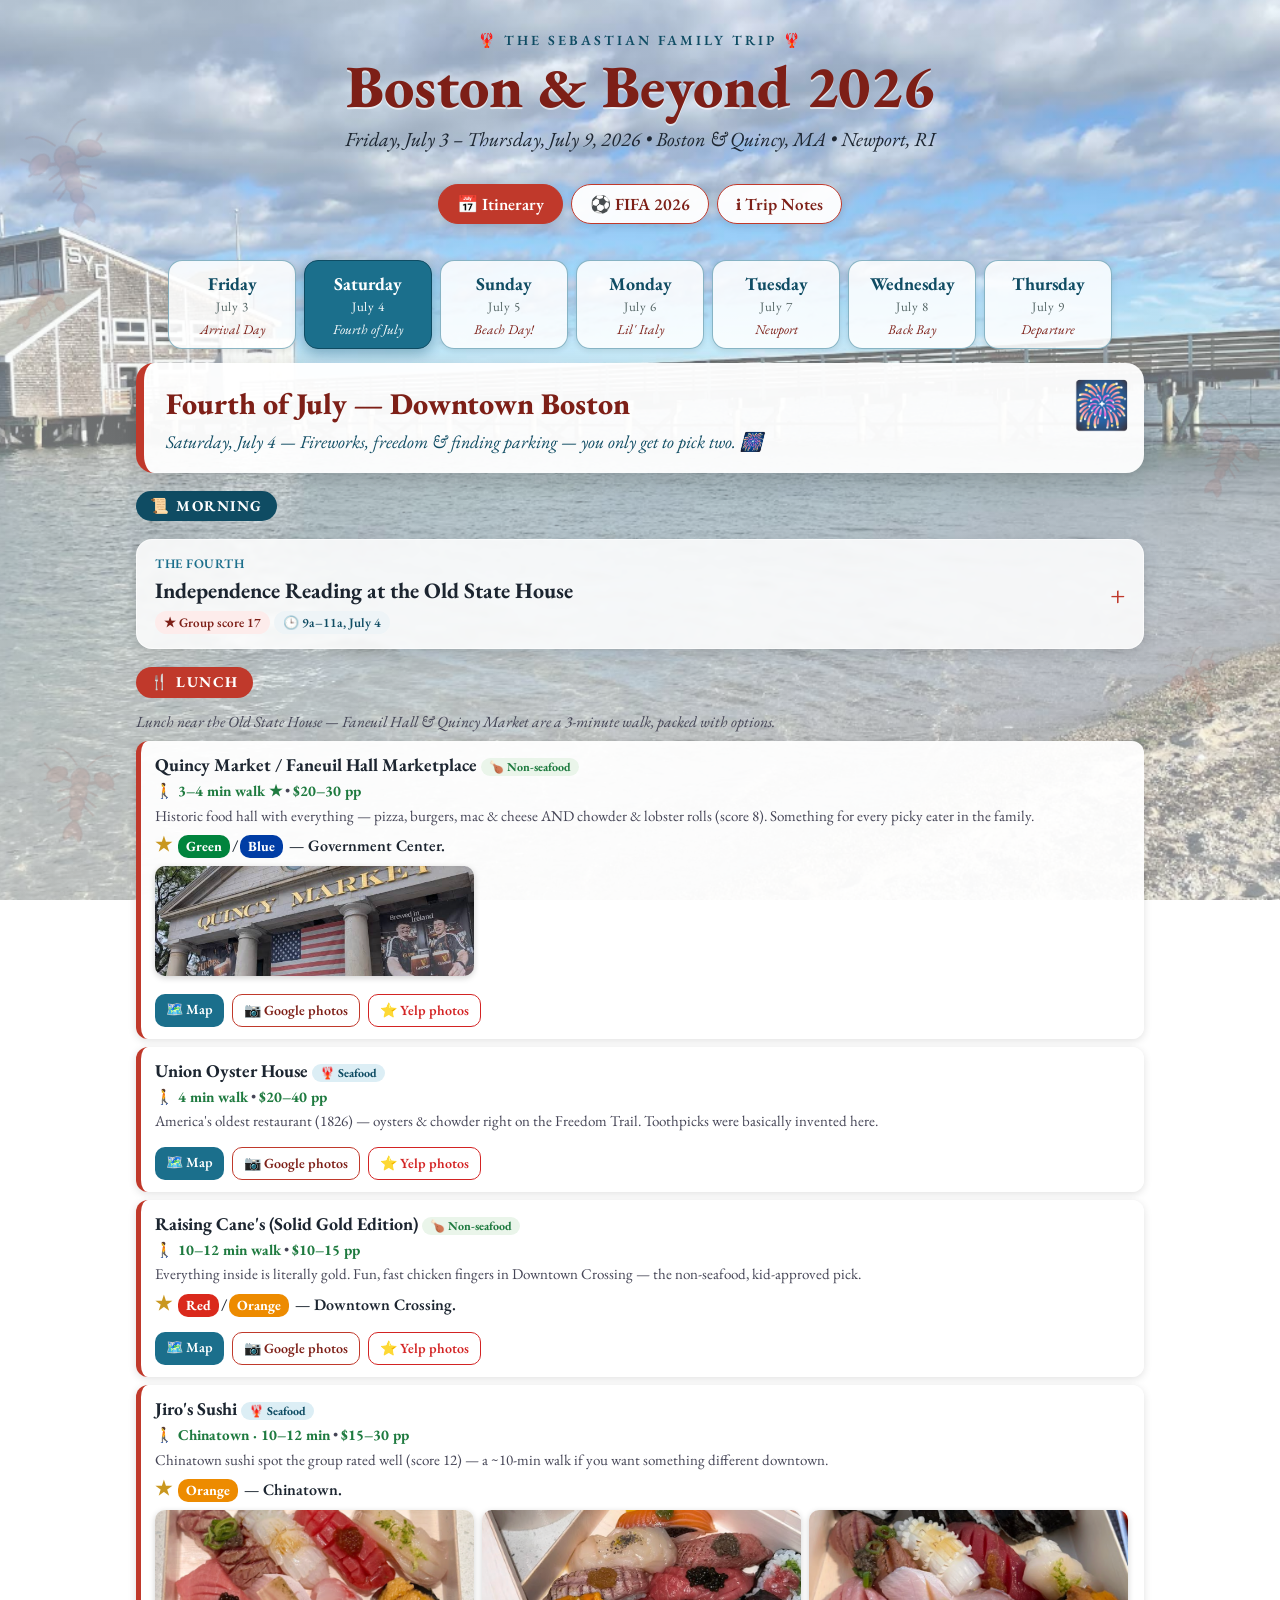
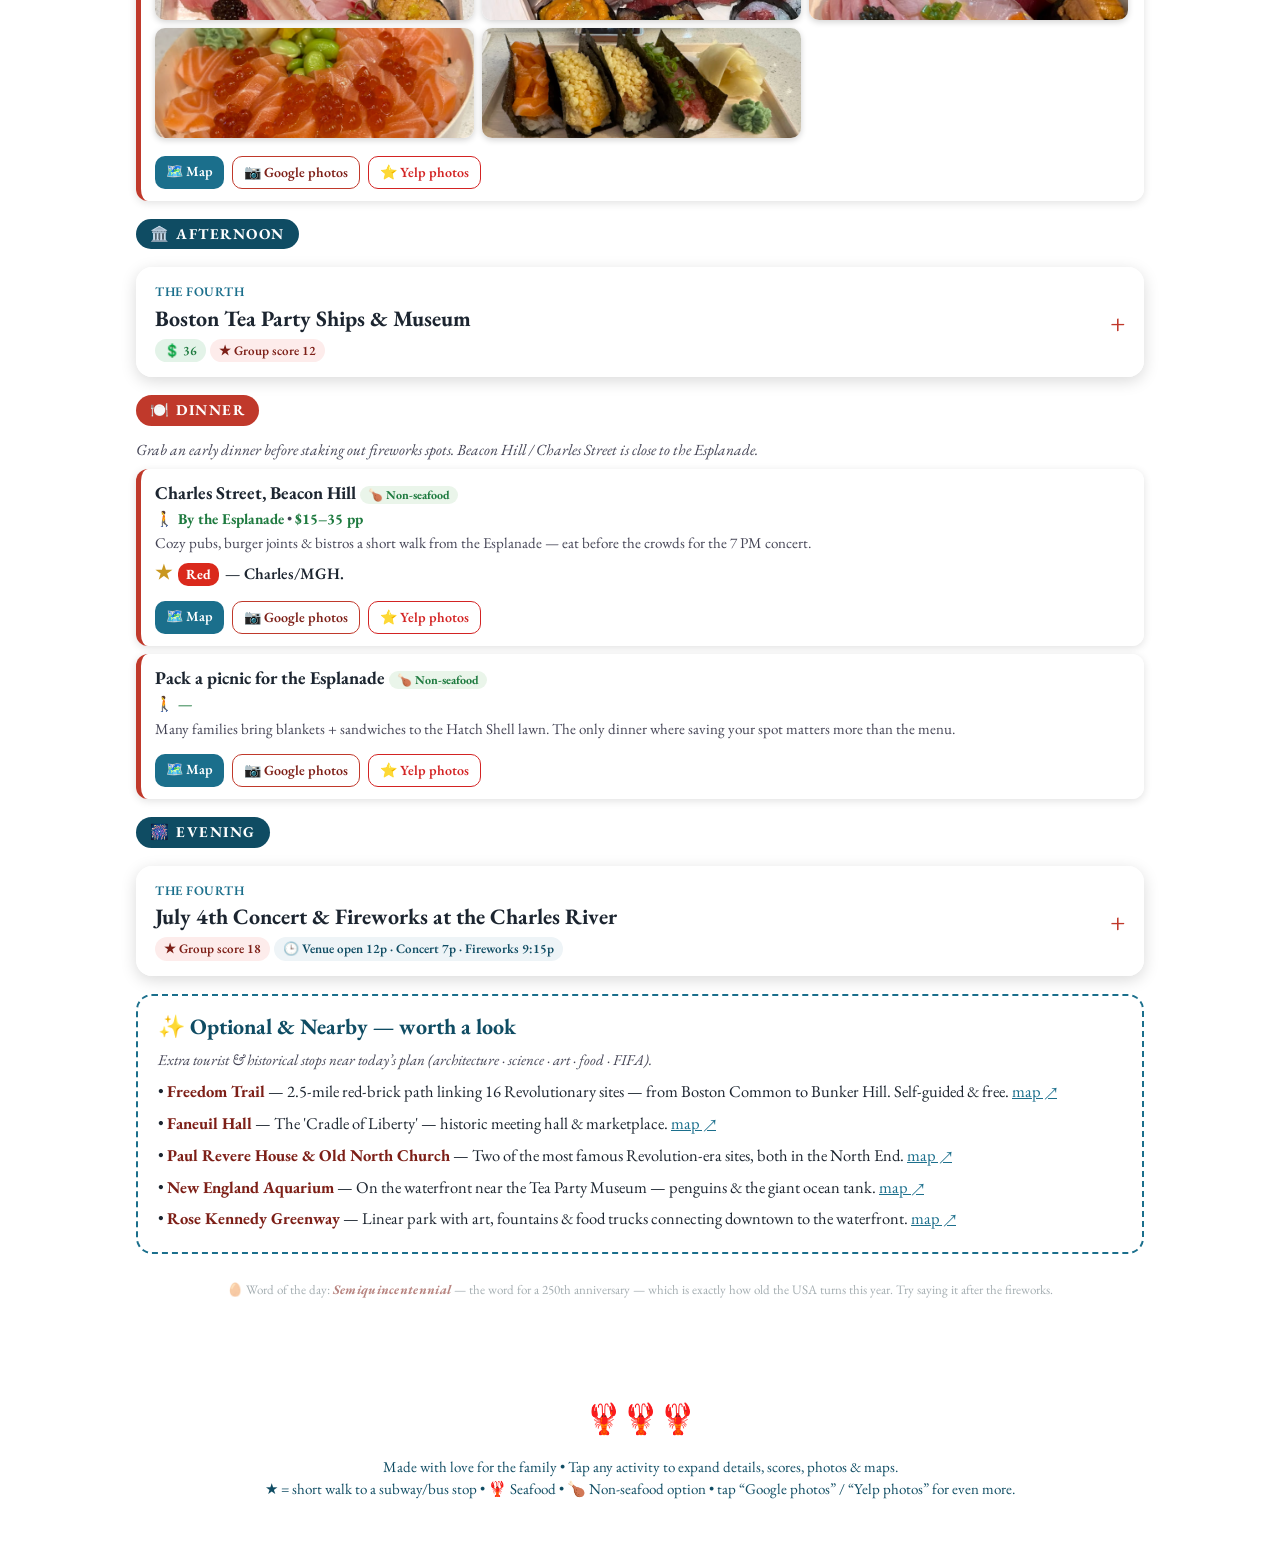
==== commit 28467a81: "Add restaurant photos, refactor to CSS/JS files, update meals with non-seafood options - Add 85 loca" ====
--- a/docs/index.html
+++ b/docs/index.html
@@ -7,240 +7,7 @@
 <link rel="preconnect" href="https://fonts.googleapis.com">
 <link rel="preconnect" href="https://fonts.gstatic.com" crossorigin>
 <link href="https://fonts.googleapis.com/css2?family=EB+Garamond:ital,wght@0,400;0,500;0,600;0,700;0,800;1,400;1,500&display=swap" rel="stylesheet">
-<style>
-  :root{
-    --lobster:#c0392b;
-    --lobster-dark:#7d1f17;
-    --ocean:#1b6f8c;
-    --ocean-deep:#0f4c63;
-    --gold:#c9971f;
-    --green:#1e7a3f;
-    --ink:#1c2530;
-    --box:rgba(255,255,255,0.86);
-    --box-solid:rgba(255,255,255,0.95);
-    /* MBTA line colors */
-    --red:#DA291C; --orange:#ED8B00; --blue:#003DA5; --green-line:#00843D; --silver:#7C878E;
-  }
-  *{box-sizing:border-box;}
-  html{scroll-behavior:smooth;}
-  body{
-    margin:0;
-    font-family:'EB Garamond', Georgia, serif;
-    color:var(--ink);
-    font-size:18px;
-    line-height:1.5;
-    min-height:100vh;
-    position:relative;
-  }
-  /* ---- Background: Wollaston Beach, Quincy (with graceful gradient fallback) ---- */
-  #bg{
-    position:fixed; inset:0; z-index:-2;
-    background:
-      linear-gradient(180deg,#bfe3f2 0%, #8ec9e0 38%, #5aa9c9 52%, #d8c79f 64%, #ece0c2 100%);
-    background-size:cover;
-    background-position:center;
-  }
-  #bg.has-photo{
-    background-size:cover;
-    background-position:center 40%;
-    background-repeat:no-repeat;
-  }
-  #bg::after{ /* readability veil over the photo */
-    content:""; position:absolute; inset:0;
-    background:linear-gradient(180deg, rgba(245,250,252,0.35), rgba(245,250,252,0.55));
-  }
-  /* ---- Floating lobster decals ---- */
-  .lobster-decal{position:fixed; z-index:-1; opacity:0.10; pointer-events:none;}
-  .lobster-decal svg{width:100%; height:100%;}
-  /* ---- Layout ---- */
-  header.site{
-    text-align:center;
-    padding:30px 18px 14px;
-  }
-  header.site .kicker{
-    letter-spacing:3px; text-transform:uppercase; font-size:14px;
-    color:var(--ocean-deep); font-weight:600; margin:0 0 4px;
-  }
-  header.site h1{
-    margin:0; font-size:clamp(34px,6vw,60px); font-weight:800;
-    color:var(--lobster-dark);
-    text-shadow:0 2px 0 rgba(255,255,255,0.6);
-    line-height:1.05;
-  }
-  header.site .dates{
-    margin:6px 0 0; font-size:20px; color:var(--ink); font-style:italic;
-  }
-  /* ---- Top nav tabs ---- */
-  nav.tabs{
-    display:flex; justify-content:center; gap:8px; flex-wrap:wrap;
-    position:sticky; top:0; z-index:30;
-    padding:10px; margin:6px auto 0; max-width:1100px;
-  }
-  nav.tabs button{
-    font-family:inherit; font-size:17px; font-weight:600;
-    border:1.5px solid var(--lobster); color:var(--lobster-dark);
-    background:var(--box-solid); padding:8px 18px; border-radius:30px;
-    cursor:pointer; transition:all .15s; box-shadow:0 2px 8px rgba(0,0,0,.12);
-  }
-  nav.tabs button:hover{background:#fff;}
-  nav.tabs button.active{background:var(--lobster); color:#fff; border-color:var(--lobster);}
-  main{max-width:1040px; margin:0 auto; padding:8px 16px 60px;}
-  /* ---- Day selector ---- */
-  .day-pills{
-    display:flex; gap:8px; flex-wrap:wrap; justify-content:center;
-    margin:18px 0 8px;
-  }
-  .day-pill{
-    font-family:inherit; cursor:pointer; border-radius:14px;
-    border:1.5px solid rgba(27,111,140,.5); background:var(--box);
-    padding:9px 14px; min-width:128px; text-align:center; transition:all .15s;
-    box-shadow:0 2px 6px rgba(0,0,0,.10);
-  }
-  .day-pill .dow{font-weight:700; font-size:18px; color:var(--ocean-deep);}
-  .day-pill .dt{font-size:13px; color:#566; letter-spacing:.5px;}
-  .day-pill .th{font-size:13.5px; font-style:italic; color:var(--lobster-dark); margin-top:2px;}
-  .day-pill:hover{background:#fff;}
-  .day-pill.active{
-    background:var(--ocean); border-color:var(--ocean-deep);
-    box-shadow:0 4px 14px rgba(15,76,99,.4);
-  }
-  .day-pill.active .dow,.day-pill.active .dt,.day-pill.active .th{color:#fff;}
-  /* ---- Day header banner ---- */
-  .day-banner{
-    background:var(--box-solid); border-radius:18px; padding:18px 22px;
-    margin:14px 0 18px; box-shadow:0 6px 22px rgba(0,0,0,.16);
-    border-left:8px solid var(--lobster); position:relative; overflow:hidden;
-  }
-  .day-banner h2{margin:0; font-size:30px; color:var(--lobster-dark); font-weight:800;}
-  .day-banner .sub{font-size:18px; color:var(--ocean-deep); font-style:italic; margin-top:2px;}
-  .day-banner .lob-emoji{position:absolute; right:14px; top:8px; font-size:46px; opacity:.85;}
-  /* ---- Time-slot section ---- */
-  .slot{margin:18px 0;}
-  .slot-label{
-    display:inline-block; font-weight:700; font-size:15px; letter-spacing:1.5px;
-    text-transform:uppercase; color:#fff; background:var(--ocean-deep);
-    padding:4px 14px; border-radius:20px; margin-bottom:8px;
-  }
-  .slot-label.meal{background:var(--lobster);}
-  /* ---- Activity card (semi-transparent white box) ---- */
-  .card{
-    background:var(--box); border-radius:16px; margin:10px 0;
-    box-shadow:0 4px 16px rgba(0,0,0,.15); overflow:hidden;
-    border:1px solid rgba(255,255,255,.6);
-    backdrop-filter:blur(2px);
-  }
-  .card-head{
-    display:flex; align-items:center; gap:12px; padding:14px 18px; cursor:pointer;
-    user-select:none;
-  }
-  .card-head:hover{background:rgba(255,255,255,.45);}
-  .card-title{flex:1;}
-  .card-title .name{font-size:22px; font-weight:700; color:var(--ink);}
-  .card-title .cat{font-size:13px; letter-spacing:.5px; text-transform:uppercase; color:var(--ocean); font-weight:600;}
-  .card-meta{font-size:14.5px; color:#445; margin-top:2px;}
-  .chip{display:inline-block; font-size:13px; padding:2px 9px; border-radius:12px; margin:2px 4px 0 0; font-weight:600;}
-  .chip.price{background:#e3f3e8; color:var(--green);}
-  .chip.score{background:#fdeceb; color:var(--lobster-dark);}
-  .chip.hours{background:#eef4f7; color:var(--ocean-deep);}
-  .expander{font-size:26px; color:var(--lobster); transition:transform .2s; line-height:1;}
-  .card.open .expander{transform:rotate(45deg);}
-  .card-body{display:none; padding:0 18px 18px;}
-  .card.open .card-body{display:block; animation:fade .25s ease;}
-  @keyframes fade{from{opacity:0; transform:translateY(-4px);}to{opacity:1; transform:none;}}
-  .notes{white-space:pre-line; margin:6px 0 12px; font-size:17px;}
-  /* ---- Photo gallery ---- */
-  .gallery{display:flex; gap:8px; flex-wrap:wrap; margin:6px 0 12px;}
-  .gallery img{
-    width:calc(33.33% - 6px); height:130px; object-fit:cover; border-radius:10px;
-    background:linear-gradient(135deg,#bcd9e6,#dcc9a0); box-shadow:0 2px 6px rgba(0,0,0,.18);
-  }
-  @media(max-width:560px){ .gallery img{width:calc(50% - 4px); height:110px;} }
-  /* ---- Detail grid ---- */
-  .detail{font-size:16.5px; margin:3px 0;}
-  .detail b{color:var(--ocean-deep);}
-  .scores{display:flex; flex-wrap:wrap; gap:6px; margin:8px 0;}
-  .score-box{background:#fff; border:1px solid #e6c9c5; border-radius:10px; padding:4px 9px; font-size:14px; text-align:center; min-width:46px;}
-  .score-box .who{font-size:11px; color:#888; text-transform:uppercase; letter-spacing:.5px;}
-  .score-box .val{font-weight:700; font-size:17px;}
-  .v1{color:#999;} .v2{color:var(--ocean);} .v3{color:var(--lobster);}
-  .score-box.total{background:var(--lobster); border-color:var(--lobster);}
-  .score-box.total .who,.score-box.total .val{color:#fff;}
-  .maps-link, a.btn{
-    display:inline-block; text-decoration:none; font-weight:600; font-size:15px;
-    background:var(--ocean); color:#fff; padding:7px 14px; border-radius:10px; margin:6px 8px 2px 0;
-  }
-  .maps-link:hover,a.btn:hover{background:var(--ocean-deep);}
-  a.btn.alt{background:#fff; color:var(--lobster-dark); border:1.5px solid var(--lobster);}
-  a.btn.alt:hover{background:#fff5f4;}
-  /* ---- Transit star ---- */
-  .transit{display:block; margin:8px 0; font-size:16px; font-weight:600;}
-  .transit .star{color:var(--gold); font-size:19px;}
-  .line-tag{display:inline-block; color:#fff; padding:1px 8px; border-radius:10px; font-size:14px; font-weight:700; margin:0 2px;}
-  .L-red{background:var(--red);} .L-orange{background:var(--orange);} .L-blue{background:var(--blue);}
-  .L-green{background:var(--green-line);} .L-silver{background:var(--silver);} .L-commuter{background:#80276c;}
-  /* ---- Nearby eats ---- */
-  .eats-intro{font-size:15.5px; font-style:italic; color:#445; margin:4px 0 8px;}
-  .eat{
-    background:var(--box-solid); border-radius:12px; padding:10px 14px; margin:8px 0;
-    border-left:5px solid var(--lobster); box-shadow:0 2px 8px rgba(0,0,0,.12);
-  }
-  .eat .en{font-size:18px; font-weight:700;}
-  .eat .ed{font-size:15px; color:#445; margin:2px 0;}
-  .walk{font-weight:700; color:var(--green);}
-  .walk.far{color:#b06a00;}
-  .seafood-tag{background:#dceef5; color:var(--ocean-deep); font-size:12px; font-weight:700; padding:1px 8px; border-radius:10px;}
-  /* ---- Optional section ---- */
-  .optional{
-    background:rgba(255,255,255,.78); border:2px dashed var(--ocean); border-radius:16px;
-    padding:14px 20px; margin:18px 0;
-  }
-  .optional h3{margin:0 0 6px; color:var(--ocean-deep); font-size:22px;}
-  .optional .ointro{font-size:15px; font-style:italic; color:#445; margin-bottom:8px;}
-  .opt{margin:7px 0; font-size:16.5px;}
-  .opt b{color:var(--lobster-dark);}
-  /* ---- FIFA view ---- */
-  .panel{
-    background:var(--box-solid); border-radius:18px; padding:22px 24px;
-    box-shadow:0 6px 22px rgba(0,0,0,.16); margin:18px 0;
-  }
-  .panel h2{margin:0 0 6px; color:var(--lobster-dark); font-size:30px; font-weight:800;}
-  .panel p.lead{font-size:17px; color:#334;}
-  .hero-match{
-    background:linear-gradient(120deg,var(--ocean-deep),var(--ocean));
-    color:#fff; border-radius:16px; padding:18px 22px; margin:10px 0 18px;
-    box-shadow:0 4px 16px rgba(0,0,0,.25);
-  }
-  .hero-match .big{font-size:26px; font-weight:800;}
-  .hero-match .when{font-size:18px; opacity:.95;}
-  table.fifa{width:100%; border-collapse:collapse; margin:12px 0; font-size:15.5px; background:#fff; border-radius:12px; overflow:hidden;}
-  table.fifa th{background:var(--lobster); color:#fff; text-align:left; padding:10px 12px; font-size:14px; letter-spacing:.5px;}
-  table.fifa td{padding:10px 12px; border-top:1px solid #eee; vertical-align:top;}
-  table.fifa tr:nth-child(even) td{background:#faf6f0;}
-  table.fifa .ev{font-weight:700; color:var(--ink);}
-  table.fifa .nb{font-size:12.5px; color:var(--ocean-deep); font-weight:700; text-transform:uppercase; letter-spacing:.5px;}
-  .note-box{background:#fff7e6; border-left:5px solid var(--gold); padding:10px 16px; border-radius:10px; font-size:15.5px; margin:12px 0;}
-  /* ---- Legend / footer ---- */
-  .legend{background:var(--box); border-radius:14px; padding:12px 18px; margin:16px 0; font-size:15px; box-shadow:0 3px 12px rgba(0,0,0,.12);}
-  .legend b{color:var(--lobster-dark);}
-  footer{text-align:center; padding:30px 18px 50px; color:var(--ocean-deep); font-size:15px;}
-  footer .lob{font-size:30px;}
-  .eat-links{margin-top:8px; display:flex; flex-wrap:wrap; gap:0;}
-  .eat .gallery img{height:110px;}
-  .egg{
-    text-align:center; margin:26px 0 6px; font-size:13px; color:#5a6b72; opacity:.55;
-    transition:opacity .2s; cursor:help;
-  }
-  .egg:hover{opacity:1;}
-  .egg .bigword{font-style:italic; color:var(--lobster-dark); font-weight:700; letter-spacing:.3px;}
-  .joke{font-style:italic; color:var(--ocean-deep);}
-  .hidden{display:none !important;}
-  .src-link{color:var(--ocean); }
-  @media(max-width:560px){
-    body{font-size:17px;}
-    .gallery img{height:110px;}
-    main{padding:8px 10px 50px;}
-  }
-</style>
+<link rel="stylesheet" href="css/styles.css" />
 </head>
 <body>
 <div id="bg"></div>
@@ -281,715 +48,10 @@
 <footer>
   <div class="lob">🦞🦞🦞</div>
   <p>Made with love for the family &bull; Tap any activity to expand details, scores, photos &amp; maps.<br>
-  ★ = within a short walk of a subway/bus stop. Photos are illustrative — tap “See real photos” for live Google&nbsp;Maps galleries.</p>
+  ★ = short walk to a subway/bus stop &bull; 🦞 Seafood &bull; 🍗 Non-seafood option &bull; tap “Google photos” / “Yelp photos” for even more.</p>
 </footer>
 
-<script>
-/* =========================================================
-   IMAGE HELPERS — reliable, self-healing photo sources.
-   Each <img> gets a data-srcs list; if one fails it tries the
-   next, finally hiding gracefully (the gradient card remains).
-   ========================================================= */
-function wm(file,w){return "https://commons.wikimedia.org/wiki/Special:FilePath/"+encodeURIComponent(file)+"?width="+(w||800);}
-function lf(keys,lock){return "https://loremflickr.com/800/520/"+keys+"?lock="+lock;}
-function mapsQ(q){return "https://www.google.com/maps/search/?api=1&query="+encodeURIComponent(q);}
-function yelpQ(name,loc){return "https://www.yelp.com/search?find_desc="+encodeURIComponent(name)+"&find_loc="+encodeURIComponent(loc||"Boston, MA");}
-
-/* Cuisine-aware photo galleries for food spots (food shots + one ambiance shot).
-   Real review photos live behind the Google/Yelp buttons; these are reliable, themed dish/interior images. */
-let _lock=2000;
-function slug(str){return (str||"").toLowerCase().replace(/['’.]/g,"").replace(/[^a-z0-9]+/g,"-").replace(/^-|-$/g,"");}
-function foodKeywords(e){
-  const s=((e.n||"")+" "+(e.d||"")).toLowerCase();
-  let kw=[];
-  const has=arr=>arr.some(w=>s.indexOf(w)>=0);
-  if(e.seafood || has(["lobster","clam","oyster","seafood","fish","mooring","neptune","saltie","legal sea"])) kw=["lobster,roll","oysters,seafood","clam,chowder,seafood"];
-  else if(has(["taco","burrito","mexican","taqueria"])) kw=["tacos,mexican","burrito,mexican","mexican,food,plate"];
-  else if(has(["indian","curry","sarva"])) kw=["indian,curry,food","naan,tandoori","indian,thali,plate"];
-  else if(has(["cannoli","pastry","bakery","tatte","mike's","modern pastry","croissant"])) kw=["cannoli,pastry","italian,pastry,dessert","bakery,cafe,counter"];
-  else if(has(["carmelina","antico","italian","pasta","pizza","forno"])) kw=["pasta,italian","pizza,italian","italian,food,plate"];
-  else if(has(["bbq","barbecue","brisket","triple s","sweet cheeks"])) kw=["bbq,brisket","barbecue,ribs","smoked,meat,platter"];
-  else if(has(["sushi","jiro"])) kw=["sushi,platter","sashimi,japanese","sushi,roll"];
-  else if(has(["chicken","cane","dave's hot"])) kw=["fried,chicken","chicken,tenders","chicken,sandwich"];
-  else if(has(["market","food hall","high street"])) kw=["food,hall,market","street,food,vendor","food,court,dining"];
-  else if(has(["brazilian"])) kw=["brazilian,bbq","churrasco,meat","brazilian,food"];
-  else if(has(["korean"])) kw=["korean,bbq","bibimbap,korean","korean,food"];
-  else if(has(["peruvian","machu"])) kw=["peruvian,ceviche","peruvian,food","latin,food,plate"];
-  else if(has(["bar","pub","greatest","warehouse","banshee","dubliner","watch"])) kw=["pub,burger,beer","sports,bar,wings","beer,bar,fries"];
-  else kw=["restaurant,food,plate","gourmet,food,dish","comfort,food,plate"];
-  // 3 food keywords + 1 ambiance
-  let chains = kw.map(k=>[lf(k,_lock++), lf("restaurant,food",_lock++)]);
-  chains.push([lf("restaurant,interior,cozy,dining",_lock++), lf("restaurant,interior",_lock++)]);
-  // Prepend a LOCAL photo slot to each gallery position. Drop your own photos in
-  // images/food/<slug>-1.jpg, -2.jpg ... and they show automatically (else themed fallback).
-  const sg = slug(e.n);
-  chains.forEach((chain,i)=>{
-    chain.unshift("images/food/"+sg+"-"+(i+1)+".jpg");
-    chain.unshift("images/food/"+sg+"-"+(i+1)+".jpeg");
-    chain.unshift("images/food/"+sg+"-"+(i+1)+".png");
-  });
-  return chains;
-}
-
-/* =========================================================
-   PEOPLE: M=Mom, Jo=Johnny, D=David, Ji=Jillene, K=Kevin, A=Amanda
-   Preference scale: 1 = ok, 2 = ooh, 3 = YASS
-   ========================================================= */
-const PPL = ["M","Jo","D","Ji","K","A"];
-
-/* Transit helper objects use: {star:true, html:"..."} */
-function T(html){return {star:true, html:html};}
-
-/* =========================================================
-   DATA
-   ========================================================= */
-const DATA = {
-  /* Wollaston Beach (Quincy, MA) background — tries real photos, else keeps the beach gradient */
-  bg:[
-    "images/wollaston-beach.jpg",
-    "wollaston-beach.jpg",
-    wm("Wollaston Beach, Quincy MA.jpg",1600),
-    lf("wollaston,beach,quincy",901),
-    lf("quincy,massachusetts,beach,ocean",902),
-    lf("new,england,beach,coast,ocean",903)
-  ],
-
-  days:[
-    /* ===================== FRI 7/3 — ARRIVAL ===================== */
-    {
-      dow:"Friday", date:"July 3", short:"Arrival Day", emoji:"🛬",
-      theme:"Arrival Day — Cambridge & South Shore", tagline:"The family assembles, one delayed flight at a time. 🛬",
-      blocks:[
-        {slot:"Morning", icon:"🌅", activities:[
-          {name:"MIT & Cambridge stroll", cat:"Boston (read with accent)",
-           notes:"Amanda, Kevin & Johnny kick things off at MIT. Cambridge has more walking to get around — Harvard is close to Johnny's apartment. A relaxed start while the rest of the family travels in.",
-           address:"MIT, 314 Main St, Cambridge, MA 02142",
-           pref:{M:2,Jo:1,D:1,Ji:1,K:3,A:3,total:11},
-           web:"http://mitmuseum.mit.edu/",
-           transit:T('Right on the <span class="line-tag L-red">Red Line</span> — Kendall/MIT &amp; Harvard stops.'),
-           imgs:[[wm("MIT Building 10 and the Great Dome, Cambridge MA.jpg"),lf("mit,campus,university",101)],[lf("harvard,cambridge,university",102)],[lf("cambridge,massachusetts,architecture",103)]]}
-        ]},
-        {slot:"Lunch", icon:"🍛", meal:true,
-         eatsIntro:"Lunch near the morning at MIT — the sheet calls for Indian food, and Kendall/Central Square in Cambridge is full of great options.",
-         eats:[
-          {n:"Indian food near Kendall / Central Sq", d:"Group favorite (score 13). Several well-rated Indian spots a short walk from MIT.", walk:"5–12 min walk from MIT", price:"$12–25 pp",
-           transit:'<span class="line-tag L-red">Red Line</span> — Kendall/MIT or Central.', maps:mapsQ("Indian restaurant near Kendall Square Cambridge MA")},
-          {n:"Tatte Bakery & Cafe (Kendall Sq)", d:"Boston classic — fancy sandwiches, salads & pastries if you want something quick and pretty.", walk:"On campus / Kendall", price:"$12–20 pp",
-           maps:mapsQ("Tatte Bakery Kendall Square Cambridge")}
-        ]},
-        {slot:"Afternoon", icon:"🏠", activities:[
-          {name:"Check into the AirBnB", cat:"Logistics",
-           notes:"6:00 PM — David & Jillene arrive. Get settled, unpack, regroup before dinner. Bring the card games (Johnny's got Clue!).",
-           transit:T('Quincy base is on the <span class="line-tag L-red">Red Line</span> (Wollaston / Quincy Center).')}
-        ]},
-        {slot:"Dinner", icon:"🦞", meal:true,
-         eatsIntro:"Welcome-to-New-England seafood dinner — the plan is Legal Sea Foods in Braintree, close to the South Shore base.",
-         eats:[
-          {n:"Legal Sea Foods — Braintree", seafood:true, d:"New England seafood institution. Clam chowder, lobster, fresh fish — easy, reliable first night.", walk:"Drive · South Shore Plaza", price:"$20–40 pp",
-           transit:'<span class="line-tag L-red">Red Line</span> — Braintree (terminus).', maps:mapsQ("Legal Sea Foods Braintree MA")},
-          {n:"Lobster — all day, every day 🦞", seafood:true, d:"Family motto (score 13). Wherever you land, get the lobster.", walk:"—", maps:mapsQ("lobster restaurant Braintree Quincy MA")}
-        ]}
-      ],
-      optional:[
-        {n:"Harvard Square & Harvard Yard", d:"Historic campus, bookshops & street performers — architecture + people-watching.", loc:"Cambridge, MA", maps:mapsQ("Harvard Yard Cambridge MA")},
-        {n:"MIT Museum", d:"Robots, holography & AI — perfect for the science lovers.", loc:"314 Main St, Cambridge", maps:mapsQ("MIT Museum Cambridge MA")},
-        {n:"Charles River Esplanade", d:"Walk or sit by the river with skyline views.", loc:"Boston, MA", maps:mapsQ("Charles River Esplanade Boston")}
-      ]
-    },
-
-    /* ===================== SAT 7/4 — FOURTH OF JULY ===================== */
-    {
-      dow:"Saturday", date:"July 4", short:"Fourth of July", emoji:"🎆",
-      theme:"Fourth of July — Downtown Boston", tagline:"Fireworks, freedom &amp; finding parking — you only get to pick two. 🎆",
-      egg:{word:"Semiquincentennial", joke:"the word for a 250th anniversary — which is exactly how old the USA turns this year. Try saying it after the fireworks."},
-      blocks:[
-        {slot:"Morning", icon:"📜", activities:[
-          {name:"Independence Reading at the Old State House", cat:"The Fourth",
-           notes:"6:30 AM — Mumsy arrives! 9–11 AM: the Declaration of Independence is read from the balcony of the Old State House, just as it was in 1776. A top group pick (score 17) and the most Boston way to spend the Fourth.",
-           hours:"9a–11a, July 4",
-           address:"206 Washington St, Boston, MA 02109",
-           pref:{M:3,Jo:2,D:3,Ji:3,K:3,A:3,total:17},
-           transit:T('<span class="line-tag L-orange">Orange</span>/<span class="line-tag L-blue">Blue</span> — State St. station is at the door.'),
-           imgs:[[wm("Old State House Boston Massachusetts.jpg"),lf("old,state,house,boston",201)],[lf("boston,colonial,history",202)],[lf("july,4th,parade,flag",203)]]}
-        ]},
-        {slot:"Lunch", icon:"🍴", meal:true,
-         eatsIntro:"Lunch near the Old State House — Faneuil Hall & Quincy Market are a 3-minute walk, packed with options.",
-         eats:[
-          {n:"Quincy Market / Faneuil Hall Marketplace", d:"Historic food hall — chowder, lobster rolls, pizza, sweets. Touristy & a bit pricey, but a fun grazing lunch (score 8).", walk:"3–4 min walk ★", price:"$20–30 pp", seafood:true,
-           transit:'<span class="line-tag L-green">Green</span>/<span class="line-tag L-blue">Blue</span> — Government Center.', maps:"https://maps.app.goo.gl/UoZEiJfuEoFTuNy78"},
-          {n:"Union Oyster House", seafood:true, d:"America's oldest restaurant (1826) — oysters & chowder right on the Freedom Trail.", walk:"4 min walk", price:"$20–40 pp",
-           maps:mapsQ("Union Oyster House Boston")},
-          {n:"Raising Cane's (Solid Gold Edition)", d:"Everything inside is literally gold. Fun, fast chicken fingers in Downtown Crossing.", walk:"10–12 min walk", price:"$10–15 pp",
-           transit:'<span class="line-tag L-red">Red</span>/<span class="line-tag L-orange">Orange</span> — Downtown Crossing.', maps:"https://maps.app.goo.gl/szvw2TFFBJzkA8N99"}
-        ]},
-        {slot:"Afternoon", icon:"🏛️", activities:[
-          {name:"Boston Tea Party Ships & Museum", cat:"The Fourth",
-           notes:"Especially fitting for the Fourth. Pretty waterfront area — fun to walk around, see the Federal Reserve, South Station, Chinatown, walk by the river and the tall buildings.",
-           price:"36",
-           address:"306 Congress St, Boston, MA 02210",
-           pref:{M:3,Jo:1,D:2,Ji:2,K:2,A:2,total:12},
-           transit:T('<span class="line-tag L-red">Red</span>/<span class="line-tag L-silver">Silver</span> — South Station, 6-min walk.'),
-           imgs:[[wm("Boston Tea Party Ships and Museum.jpg"),lf("boston,tea,party,ship",204)],[lf("tall,ship,harbor",205)],[lf("boston,waterfront,skyline",206)]]}
-        ]},
-        {slot:"Dinner", icon:"🍽️", meal:true,
-         eatsIntro:"Grab an early dinner before staking out fireworks spots. Beacon Hill / Charles Street is close to the Esplanade.",
-         eats:[
-          {n:"Charles Street, Beacon Hill", d:"Cozy pubs & bistros a short walk from the Esplanade — eat before the crowds for the 7 PM concert.", walk:"By the Esplanade", price:"$15–35 pp",
-           transit:'<span class="line-tag L-red">Red</span> — Charles/MGH.', maps:mapsQ("restaurants Charles Street Beacon Hill Boston")},
-          {n:"Pack a picnic for the Esplanade", d:"Many families bring blankets + food to the Hatch Shell lawn. Pick up sandwiches downtown.", walk:"—", maps:mapsQ("DCR Hatch Memorial Shell Esplanade Boston")}
-        ]},
-        {slot:"Evening", icon:"🎆", activities:[
-          {name:"July 4th Concert & Fireworks at the Charles River", cat:"The Fourth",
-           notes:"The big one — top score of the whole trip (18/18!). Venue opens to the public at 12 PM, concert at 7 PM, fireworks at 9:15 PM over the Charles. You can also watch from the MIT/Cambridge side of the river if the Esplanade is packed.",
-           hours:"Venue open 12p · Concert 7p · Fireworks 9:15p",
-           address:"DCR Hatch Shell, Esplanade, Boston, MA",
-           pref:{M:3,Jo:3,D:3,Ji:3,K:3,A:3,total:18},
-           transit:T('<span class="line-tag L-red">Red</span> — Charles/MGH · <span class="line-tag L-green">Green</span> — Arlington. (Expect closures & crowds — go early.)'),
-           imgs:[[wm("Boston Pops Fireworks Spectacular.jpg"),lf("boston,fireworks,july,4th",207)],[lf("fireworks,river,city,night",208)],[lf("boston,esplanade,charles,river",209)]]}
-        ]}
-      ],
-      optional:[
-        {n:"Freedom Trail", d:"2.5-mile red-brick path linking 16 Revolutionary sites — from Boston Common to Bunker Hill. Self-guided & free.", loc:"Boston", maps:mapsQ("Freedom Trail Boston")},
-        {n:"Faneuil Hall", d:"The 'Cradle of Liberty' — historic meeting hall & marketplace.", loc:"4 S Market St, Boston", maps:mapsQ("Faneuil Hall Boston")},
-        {n:"Paul Revere House & Old North Church", d:"Two of the most famous Revolution-era sites, both in the North End.", loc:"North End, Boston", maps:mapsQ("Old North Church Boston")},
-        {n:"New England Aquarium", d:"On the waterfront near the Tea Party Museum — penguins & the giant ocean tank.", loc:"1 Central Wharf, Boston", maps:mapsQ("New England Aquarium Boston")},
-        {n:"Rose Kennedy Greenway", d:"Linear park with art, fountains & food trucks connecting downtown to the waterfront.", loc:"Boston", maps:mapsQ("Rose Kennedy Greenway Boston")}
-      ]
-    },
-
-    /* ===================== SUN 7/5 — BEACH DAY ===================== */
-    {
-      dow:"Sunday", date:"July 5", short:"Beach Day!", emoji:"🏖️",
-      theme:"Beach Day! — Quincy & Family Time", tagline:"You will be finding sand in your bag until roughly Labor Day. 🏖️",
-      egg:{word:"Sphenopalatineganglioneuralgia", joke:"the actual medical term for a brain freeze — guaranteed if you inhale that beach ice cream too fast."},
-      blocks:[
-        {slot:"Morning", icon:"🏖️", activities:[
-          {name:"Wollaston Beach — family beach morning", cat:"Local experience",
-           notes:"The whole vibe of the trip (score 17). Walking, swimming & relaxing on Quincy's Wollaston Beach — the longest beach in Boston Harbor, with skyline views across the bay. Pack a swimsuit (water may be chilly!). Walkable clam shop + taco shop right across Quincy Shore Drive.",
-           address:"Quincy Shore Dr, Quincy, MA 02170",
-           pref:{M:3,Jo:2,D:3,Ji:3,K:3,A:3,total:17},
-           transit:T('<span class="line-tag L-red">Red Line</span> — Wollaston station, ~12-min walk to the sand.'),
-           imgs:[[wm("Wollaston Beach, Quincy MA.jpg"),lf("wollaston,beach,quincy",211)],[lf("beach,ocean,summer,sand",212)],[lf("boston,harbor,beach,skyline",213)]]}
-        ]},
-        {slot:"Lunch", icon:"🌮", meal:true,
-         eatsIntro:"Lunch right across from the beach — the classic Quincy combo of a clam shack and a taco spot.",
-         eats:[
-          {n:"Tony's Clam Shop", seafood:true, d:"Wollaston Beach institution since 1964 — fried clams, lobster rolls & chowder, steps from the sand.", walk:"1–3 min walk ★", price:"$12–30 pp",
-           transit:'On Quincy Shore Dr, across from the beach.', maps:mapsQ("Tony's Clam Shop Quincy MA")},
-          {n:"Taco shop near Wollaston Beach", d:"Casual tacos & burritos a short walk from the beach — easy, cheap and family-friendly.", walk:"5–10 min walk", price:"$10–18 pp",
-           maps:mapsQ("tacos near Wollaston Beach Quincy MA")}
-        ]},
-        {slot:"Afternoon", icon:"☀️", activities:[
-          {name:"More beach / family relax time", cat:"Local experience",
-           notes:"Keep the beach day going — walk the 2+ mile shoreline, swim, or just relax. A low-key afternoon before the evening movie.",
-           pref:{M:3,Jo:2,D:3,Ji:3,K:3,A:3,total:17},
-           transit:T('<span class="line-tag L-red">Red Line</span> — Wollaston / Quincy Center.')}
-        ]},
-        {slot:"Evening", icon:"🎬", activities:[
-          {name:"Supergirl — movie night", cat:"Local experience",
-           notes:"A fun group outing (score 13). Showtimes from the sheet:\nAMC South Bay Center 12 — 1:45p (20% off), 2:30p (20% off), 5:15p, 7:00p.\nAMC Braintree 10 — 10:30a (20% off), 7:30p, 10:30p.\nNote: Costco — AG to buy AMC tickets for a free gift card.",
-           address:"AMC South Bay Center 12, Boston / AMC Braintree 10",
-           pref:{M:3,Jo:1,D:3,Ji:3,K:1,A:2,total:13},
-           transit:T('AMC South Bay — near <span class="line-tag L-red">Red Line</span> Andrew + bus.'),
-           imgs:[[lf("movie,theater,cinema",214)],[lf("popcorn,cinema,seats",215)]]}
-        ]},
-        {slot:"Dinner", icon:"🍔", meal:true,
-         eatsIntro:"Dinner near the movie — South Bay Center (Dorchester) has plenty of casual spots.",
-         eats:[
-          {n:"South Bay Center dining (by AMC)", d:"Cluster of casual restaurants right at the theater — easy before/after the film.", walk:"At the theater ★", price:"$12–30 pp",
-           transit:'<span class="line-tag L-red">Red Line</span> — Andrew.', maps:mapsQ("South Bay Center restaurants Boston")},
-          {n:"Dave's Hot Chicken", d:"Really good, crispy & spicy — by the AMC, multiple locations (score 8).", walk:"Near AMC", price:"$10–18 pp",
-           maps:mapsQ("Dave's Hot Chicken Boston")}
-        ]}
-      ],
-      optional:[
-        {n:"Adams National Historical Park", d:"Birthplaces & home of Presidents John & John Quincy Adams — major history, right in Quincy.", loc:"1250 Hancock St, Quincy", maps:mapsQ("Adams National Historical Park Quincy MA")},
-        {n:"Thomas Crane Public Library", d:"H. H. Richardson Romanesque landmark — a gem for the architecture lovers.", loc:"40 Washington St, Quincy", maps:mapsQ("Thomas Crane Public Library Quincy MA")},
-        {n:"Marina Bay", d:"Waterfront boardwalk with restaurants & sunset views over the harbor.", loc:"Quincy, MA", maps:mapsQ("Marina Bay Quincy MA")},
-        {n:"Whale Watching (alt. big-day idea)", d:"2–4 hr boat trip to see whales & sea life (est. $70–90). Mom says: either whale watch OR the river tour — not both.", loc:"Boston Harbor", maps:mapsQ("whale watching Boston")}
-      ]
-    },
-
-    /* ===================== MON 7/6 — LIL' ITALY ===================== */
-    {
-      dow:"Monday", date:"July 6", short:"Lil' Italy", emoji:"🇮🇹",
-      theme:"Welcome to Lil' Italy — North End", tagline:"Come hungry, leave rolling. Stretchy pants strongly encouraged. 🇮🇹",
-      egg:{word:"Precipitevolissimevolmente", joke:"the longest word in Italian (\"very hastily\") — also how fast that third cannoli will disappear."},
-      blocks:[
-        {slot:"Morning", icon:"🔬", activities:[
-          {name:"Museum of Science (+ Planetarium / IMAX / Boat Tour)", cat:"Boston (read with accent)",
-           notes:"James Webb telescope documentary at the IMAX Dome, the planetarium, and an incredible museum of science & natural history — dinosaurs and mammoths! A high pick for the science crew (score 14). Check times and consider pairing with the Charles River sightseeing boat tour nearby (more affordable than the duck boat).\n\n🎟️ Free museum pass via library: https://bpl.libcal.com/passes/25815fed11ec",
-           price:"Gen admission $30 · IMAX Dome $10 ($6 w/ admission) · Planetarium $10 ($6 w/ admission)",
-           hours:"Museum 9a–5p · IMAX Dome 11a, 3p · Planetarium 1:30p",
-           address:"1 Museum of Science Driveway, Boston, MA 02114",
-           pref:{M:2,Jo:2,D:2,Ji:2,K:3,A:3,total:14},
-           transit:T('<span class="line-tag L-green">Green Line</span> — Science Park/West End is right outside.'),
-           imgs:[[wm("Museum of Science, Boston, Massachusetts.jpg"),lf("museum,science,dinosaur",301)],[lf("planetarium,space,stars",302)],[lf("charles,river,boat,boston",303)]]}
-        ]},
-        {slot:"Lunch", icon:"🍝", meal:true,
-         eatsIntro:"Lunch in the North End — the plan is Carmelinas. Italian heaven within a couple blocks of every afternoon stop.",
-         eats:[
-          {n:"Carmelinas", d:"Possible birthday lunch for David! Beloved North End Italian (score 15). No reservations — worth the wait.", walk:"North End · 5 min from Paul Revere House", price:"$20–40 pp",
-           transit:'<span class="line-tag L-orange">Orange</span>/<span class="line-tag L-green">Green</span> — Haymarket.', maps:"https://www.google.com/maps/search/?api=1&query=Carmelina%27s%20307%20Hanover%20St%20Boston"},
-          {n:"Antico Forno", d:"Brick-oven Italian recommended by Andy's family — great pizzas & pastas.", walk:"North End", price:"$18–35 pp",
-           maps:mapsQ("Antico Forno North End Boston")},
-          {n:"Neptune Oyster", seafood:true, d:"Tiny, famous — oysters & a hot-buttered lobster roll, by the Paul Revere House (score 10).", walk:"3 min walk", price:"$25–40 pp",
-           maps:mapsQ("Neptune Oyster 63 Salem St Boston")}
-        ]},
-        {slot:"Afternoon", icon:"🥐", activities:[
-          {name:"North End Bakery Crawl 🥐", cat:"Fooood",
-           notes:"Tour the Lil' Italy bakeries: Mike's Pastry (cannoli, score 17!), Modern Pastry Shop (pistachio cannoli & Napoleon, score 16), and Tatte's Cafe. Cannoli showdown — get one from each and compare.",
-           address:"Mike's: 300 Hanover St · Modern: 257 Hanover St",
-           hours:"Mike's 8a–10p · Modern 7a–11p",
-           pref:{M:4,Jo:1,D:3,Ji:3,K:3,A:3,total:17},
-           transit:T('<span class="line-tag L-orange">Orange</span>/<span class="line-tag L-green">Green</span> — Haymarket, 5–8 min walk.'),
-           imgs:[[lf("cannoli,italian,pastry",304)],[lf("bakery,dessert,pastry",305)],[lf("espresso,italian,cafe",306)]]},
-          {name:"Paul Revere House", cat:"Boston (read with accent)",
-           notes:"The oldest building in downtown Boston (c. 1680) and Paul Revere's colonial home. Close to Gordon Ramsay's restaurant and the Quincy Market area.",
-           price:"6",
-           address:"19 N Square, Boston, MA 02113",
-           pref:{M:2,Jo:1,D:1,Ji:1,K:1,A:2,total:8},
-           web:"https://www.paulreverehouse.org/",
-           transit:T('<span class="line-tag L-orange">Orange</span>/<span class="line-tag L-green">Green</span> — Haymarket.'),
-           imgs:[[wm("Paul Revere House, Boston.jpg"),lf("paul,revere,house,boston",307)],[lf("north,end,boston,street",308)]]}
-        ]},
-        {slot:"Evening + Dinner", icon:"⚽", meal:true,
-         eatsIntro:"5 PM: FIFA match — watch in a pub! Dinner at Gordon Ramsay or a sports bar to catch the game. (Round of 16 runs this week — see the FIFA tab.)",
-         eats:[
-          {n:"Gordon Ramsay restaurant", d:"Near the Paul Revere House / Quincy Market (score 12). Lively spot to eat & watch the match.", walk:"North End edge · 8 min", price:"$25–40 pp",
-           transit:'<span class="line-tag L-green">Green</span>/<span class="line-tag L-orange">Orange</span> — Haymarket.', maps:"https://maps.app.goo.gl/UPpu8Dx7wyF8BRNe9"},
-          {n:"The Greatest Bar", d:"Multi-floor sports bar by TD Garden with one of Boston's biggest HDTVs — great for the FIFA game.", walk:"By North Station", price:"$15–30 pp",
-           transit:'<span class="line-tag L-green">Green</span>/<span class="line-tag L-orange">Orange</span> — North Station. ★', maps:mapsQ("The Greatest Bar 262 Friend St Boston")},
-          {n:"Warehouse Kitchen + Sports Bar", d:"20 TVs showing every World Cup match, walkable from downtown.", walk:"Financial District", price:"$15–30 pp",
-           maps:mapsQ("Warehouse Bar 40 Broad St Boston")}
-        ]}
-      ],
-      optional:[
-        {n:"Old North Church", d:"'One if by land, two if by sea' — the famous 1723 church of Revere's midnight ride.", loc:"193 Salem St, Boston", maps:mapsQ("Old North Church Boston")},
-        {n:"Copp's Hill Burying Ground", d:"Historic North End cemetery with harbor views.", loc:"Hull St, Boston", maps:mapsQ("Copp's Hill Burying Ground Boston")},
-        {n:"Hanover Street", d:"The main drag of Lil' Italy — espresso bars, gelato & people-watching.", loc:"North End, Boston", maps:mapsQ("Hanover Street North End Boston")},
-        {n:"Monica's Mercato", d:"Italian grocery & deli for sandwiches and imported goodies.", loc:"130 Salem St, Boston", maps:mapsQ("Monica's Mercato Boston")}
-      ]
-    },
-
-    /* ===================== TUE 7/7 — NEWPORT ===================== */
-    {
-      dow:"Tuesday", date:"July 7", short:"Newport", emoji:"⛵",
-      theme:"Visit Newport — The Gilded Age", tagline:"Touring 70-room \"summer cottages\" we will absolutely never afford. 🤑",
-      egg:{word:"Floccinaucinihilipilification", joke:"the act of judging something as worthless — which is NOT what the Vanderbilts did with their spare gold leaf."},
-      blocks:[
-        {slot:"Morning", icon:"🏰", activities:[
-          {name:"Newport Mansions — The Breakers & Marble House", cat:"A nice trip",
-           notes:"BEAUTIFUL and LARGE estates — The Breakers, Marble House & more. About 1.5 hr south to Rhode Island. The TV show The Gilded Age was filmed here! A great group day (score 14). Architecture + art + ocean all at once.",
-           price:"$32 – 1 house · $45 – 2 houses · $57 – 3 houses",
-           address:"Bellevue Ave, Newport, RI 02840",
-           pref:{M:3,Jo:3,D:1,Ji:1,K:3,A:3,total:14},
-           web:"https://www.newportmansions.org/plan-a-visit/mansions-gardens/",
-           transit:T('No subway — this is a drive (~1.5 hr). Free parking at most mansions.'),
-           imgs:[[wm("The Breakers Newport.jpg"),lf("newport,mansion,gilded,age",401)],[wm("Marble House, Newport, Rhode Island.jpg"),lf("mansion,estate,architecture",402)],[lf("newport,rhode,island,ocean,cliff",403)]]}
-        ]},
-        {slot:"Lunch", icon:"🍖", meal:true,
-         eatsIntro:"Lunch on the way down — Triple S Craft BBQ in Seekonk is right off the route to Newport.",
-         eats:[
-          {n:"Triple S Craft BBQ", d:"On the way to Newport (from the sheet). Craft barbecue — brisket, ribs & smoked meats to fuel the day.", walk:"Drive · Seekonk, MA", price:"$15–30 pp",
-           maps:mapsQ("Triple S Craft BBQ 68 Mink St Seekonk MA")},
-          {n:"Or grab BBQ/lunch in Newport", d:"If you'd rather push straight through, eat near the mansions — see seafood picks below.", walk:"Newport", maps:mapsQ("lunch near Newport Mansions Bellevue Ave")}
-        ]},
-        {slot:"Afternoon", icon:"🌊", activities:[
-          {name:"Cliff Walk & Newport Harbor", cat:"A nice trip",
-           notes:"After the mansions, walk part of the famous 3.5-mile Cliff Walk — mansions on one side, crashing Atlantic on the other. Then wander the harbor and Thames Street shops before dinner.",
-           address:"Cliff Walk, Newport, RI 02840",
-           pref:{M:3,Jo:3,D:1,Ji:1,K:3,A:3,total:14},
-           transit:T('Walkable from Bellevue Ave; free street parking around the wharves.'),
-           imgs:[[wm("Newport Cliff Walk.jpg"),lf("cliff,walk,newport,ocean",404)],[lf("newport,harbor,sailboat",405)],[lf("rhode,island,coast,atlantic",406)]]}
-        ]},
-        {slot:"Dinner", icon:"🦞", meal:true,
-         eatsIntro:"Seafood dinner in Newport — these are the closest highly-rated picks near the mansions/harbor. All keep mains roughly $10–40 pp; seafood is the move. (The sheet's Triple S is just one option — these are the standouts found nearby.)",
-         eats:[
-          {n:"The Mooring Seafood Kitchen & Bar", seafood:true, d:"Frequently rated Newport's best lobster roll — lemon-chive aioli on toasted brioche, right on the harbor.", walk:"Harborfront · ~6 min drive from mansions", price:"$18–40 pp",
-           maps:mapsQ("The Mooring Seafood Kitchen Newport RI")},
-          {n:"Midtown Oyster Bar", seafood:true, d:"Trendy multi-level spot on Thames St — oysters, fresh fish & a lively crowd.", walk:"Thames St", price:"$15–38 pp",
-           maps:mapsQ("Midtown Oyster Bar Newport RI")},
-          {n:"Newport Lobster Shack", seafood:true, d:"Casual Long Wharf eatery with waterfront views — lobster rolls loved by locals & tourists.", walk:"Long Wharf", price:"$15–30 pp",
-           maps:mapsQ("Newport Lobster Shack Long Wharf Newport RI")},
-          {n:"Easton's Beach Snack Bar", seafood:true, d:"Locals' budget pick — a famously generous, well-priced lobster roll right by the beach.", walk:"Easton's Beach", price:"$12–22 pp",
-           maps:mapsQ("Easton's Beach Snack Bar Newport RI")}
-        ]}
-      ],
-      optional:[
-        {n:"Fort Adams State Park", d:"Massive 19th-century fort with sweeping bay views; home of the Newport Jazz/Folk festivals.", loc:"90 Fort Adams Dr, Newport", maps:mapsQ("Fort Adams State Park Newport RI")},
-        {n:"International Tennis Hall of Fame", d:"Victorian-era casino & grass courts — sports + stunning architecture.", loc:"194 Bellevue Ave, Newport", maps:mapsQ("International Tennis Hall of Fame Newport")},
-        {n:"Ocean Drive (10-Mile Scenic Loop)", d:"Jaw-dropping coastal drive past Brenton Point — perfect at sunset.", loc:"Newport, RI", maps:mapsQ("Ocean Drive Newport RI")},
-        {n:"Touro Synagogue", d:"Oldest synagogue building in the U.S. (1763) — National Historic Site.", loc:"85 Touro St, Newport", maps:mapsQ("Touro Synagogue Newport RI")},
-        {n:"Bowen's & Bannister's Wharf", d:"Cobblestone wharves packed with shops, ice cream & boat-watching.", loc:"Newport, RI", maps:mapsQ("Bowens Wharf Newport RI")}
-      ]
-    },
-
-    /* ===================== WED 7/8 — BACK BAY ===================== */
-    {
-      dow:"Wednesday", date:"July 8", short:"Back Bay", emoji:"⛪",
-      theme:"Back Bay Day — towards Boston Common", tagline:"Culture today, calories optional (lol, never optional). ⛪",
-      egg:{word:"Antidisestablishmentarianism", joke:"opposition to separating church and state — fittingly long for a day with two giant churches and the world's grandest library."},
-      blocks:[
-        {slot:"Morning", icon:"🎨", activities:[
-          {name:"Isabella Stewart Gardner Museum", cat:"Boston (read with accent)",
-           notes:"A fabulous Venetian-style palace full of fine art — looks like Downton Abbey and The Gilded Age. The trip's joint top pick (score 18!). Timed entry; free Thursday nights 5–9 PM (sign up 2 days ahead). Somerville library discount may apply.\n\n🎟️ Library pass: https://bpl.libcal.com/passes/3f1a0abfb37f",
-           price:"$22 timed entry · FREE Thu 5–9p (register 2 days ahead)",
-           hours:"Mon/Wed/Fri 11a–5p · Thu 11a–9p · Sat/Sun 10a–5p (Closed Tue)",
-           address:"25 Evans Way, Boston, MA 02115",
-           pref:{M:3,Jo:3,D:3,Ji:3,K:3,A:3,total:18},
-           web:"https://www.gardnermuseum.org/",
-           transit:T('<span class="line-tag L-green">Green Line E</span> — Museum of Fine Arts stop · <span class="line-tag L-commuter">Ruggles</span> nearby.'),
-           imgs:[[wm("Isabella Stewart Gardner Museum - courtyard.jpg"),lf("venetian,courtyard,museum,art",501)],[lf("fine,art,gallery,painting",502)],[lf("palace,garden,flowers",503)]]}
-        ]},
-        {slot:"Lunch", icon:"🍽️", meal:true,
-         eatsIntro:"Lunch near the Gardner/MFA — these Puerto Rican favorites are a short walk and score well with the group.",
-         eats:[
-          {n:"Manà Escondido Cafe", d:"Puerto Rican — great chicken & pork, near the museums (score 13).", walk:"8–15 min walk", price:"$12–25 pp",
-           maps:mapsQ("Mana Escondido Cafe 68 Aguadilla St Boston")},
-          {n:"Vejigantes Restaurant", d:"Marinated, home-style Puerto Rican food near MFA/Isabella (score 10).", walk:"10–15 min walk", price:"$12–28 pp",
-           maps:mapsQ("Vejigantes Restaurant 57 W Dedham St Boston")},
-          {n:"MFA / Gardner café", d:"If you'd rather not leave — both museums have nice cafés for a quick bite.", walk:"On-site ★", price:"$12–22 pp",
-           transit:'<span class="line-tag L-green">Green E</span> — Museum of Fine Arts.', maps:mapsQ("Museum of Fine Arts Boston cafe")}
-        ]},
-        {slot:"Afternoon", icon:"⛪", activities:[
-          {name:"Cathedral of the Holy Cross", cat:"Boston (read with accent)",
-           notes:"Really pretty Gothic architecture in the South End / Back Bay — the largest Catholic church in New England.",
-           hours:"9a–6p daily",
-           address:"1400 Washington St, Boston, MA 02118",
-           pref:{M:3,Jo:1,D:2,Ji:2,K:2,A:2,total:12},
-           transit:T('<span class="line-tag L-orange">Orange Line</span> — Back Bay or Tufts Medical Center.'),
-           imgs:[[wm("Cathedral of the Holy Cross, Boston, Massachusetts.jpg"),lf("gothic,cathedral,church",504)],[lf("cathedral,stained,glass,interior",505)]]},
-          {name:"Mary Baker Eddy Library & the Mapparium", cat:"Boston (read with accent)",
-           notes:"Step inside a three-story stained-glass globe you can walk through — the Mapparium — at the Christian Science Plaza. Stunning reflecting pool & architecture outside.\n\n🎟️ Library pass: https://bpl.libcal.com/passes/ee42fe43a508",
-           address:"200 Massachusetts Ave, Boston, MA 02115",
-           pref:{M:2,Jo:1,D:2,Ji:2,K:3,A:3,total:13},
-           transit:T('<span class="line-tag L-green">Green Line E</span> — Symphony or Prudential.'),
-           imgs:[[wm("Christian Science Center Boston.jpg"),lf("reflecting,pool,plaza,architecture",506)],[lf("stained,glass,globe,map",507)]]},
-          {name:"Boston Public Library (Central / Copley)", cat:"Boston (read with accent)",
-           notes:"Historic library with grand Renaissance-style architecture and murals by John Singer Sargent. Close to Newbury St and the SW corner of Boston Common. Don't miss the Bates Hall reading room and the courtyard.",
-           address:"700 Boylston St, Boston, MA 02116",
-           pref:{M:2,Jo:1,D:2,Ji:2,K:3,A:3,total:13},
-           transit:T('<span class="line-tag L-green">Green Line</span> — Copley is across the square.'),
-           imgs:[[wm("Boston Public Library McKim Building.jpg"),lf("library,reading,room,architecture",508)],[lf("library,books,mural",509)],[lf("boston,copley,square",510)]]}
-        ]},
-        {slot:"Dinner", icon:"🍽️", meal:true,
-         eatsIntro:"Dinner in Back Bay near the library — Newbury Street is a block away and full of options.",
-         eats:[
-          {n:"Saltie Girl", seafood:true, d:"Stylish seafood bar — lobster rolls & pistachio tiramisu, near Back Bay (score 8).", walk:"5–8 min walk", price:"$20–40 pp",
-           transit:'<span class="line-tag L-green">Green</span> — Copley/Arlington.', maps:mapsQ("Saltie Girl 281 Dartmouth St Boston")},
-          {n:"Sarva Indian Cuisine", d:"Newbury St Indian with good ambiance (score 11).", walk:"On Newbury St", price:"$15–30 pp",
-           maps:mapsQ("Sarva Indian Cuisine 279 Newbury St Boston")},
-          {n:"Newbury Street restaurants", d:"50+ cafés & restaurants along the brownstones — pick your cuisine.", walk:"1–5 min walk ★", price:"$15–40 pp",
-           transit:'<span class="line-tag L-green">Green</span> — Copley.', maps:mapsQ("Newbury Street restaurants Boston")}
-        ]}
-      ],
-      optional:[
-        {n:"Trinity Church", d:"Massive 1877 Richardsonian Romanesque masterpiece on Copley Square ($10 to enter).", loc:"206 Clarendon St, Boston", maps:mapsQ("Trinity Church Boston Copley")},
-        {n:"Newbury Street & Public Garden", d:"Boston's premier shopping mile, ending at the Public Garden swan boats.", loc:"Back Bay, Boston", maps:mapsQ("Newbury Street Boston")},
-        {n:"Prudential Skywalk Observatory", d:"360° views of Boston from the 50th floor.", loc:"800 Boylston St, Boston", maps:mapsQ("Prudential Skywalk Observatory Boston")},
-        {n:"Beacon Hill → Boston Common", d:"Fancy gas-lit streets to the oldest public park in the U.S. (free).", loc:"Boston", maps:mapsQ("Beacon Hill Boston Common")},
-        {n:"Museum of Fine Arts (MFA)", d:"One of the world's great art museums, next to the Gardner ($30).", loc:"465 Huntington Ave, Boston", maps:mapsQ("Museum of Fine Arts Boston")}
-      ]
-    },
-
-    /* ===================== THU 7/9 — DEPARTURE + FIFA QF ===================== */
-    {
-      dow:"Thursday", date:"July 9", short:"Departure", emoji:"🛫",
-      theme:"Go Home — & a World Cup Quarter-Final", tagline:"Detox from lobster begins tomorrow. Today: one more lobster. 🦞",
-      blocks:[
-        {slot:"Morning", icon:"☕", activities:[
-          {name:"Pack up & final breakfast", cat:"Logistics",
-           notes:"Travel day. Grab one last pastry or breakfast, do a final beach walk if there's time, and head out. Don't forget allergy meds & the card games!",
-           transit:T('<span class="line-tag L-red">Red Line</span> connects Quincy to South Station & the airport (via Silver Line).')}
-        ]},
-        {slot:"Optional — for anyone staying", icon:"⚽", activities:[
-          {name:"World Cup Quarter-Final at Gillette Stadium", cat:"FIFA 2026",
-           notes:"If anyone extends the trip: Boston hosts a FIFA World Cup 2026 QUARTER-FINAL today at Gillette Stadium (Foxborough), 4:00 PM ET — one of only four quarter-finals in North America. See the FIFA tab for the full week of matches & watch-party spots.",
-           hours:"4:00 PM ET, July 9",
-           address:"Gillette Stadium, 1 Patriot Pl, Foxborough, MA 02035",
-           pref:{M:3,Jo:1,D:2,Ji:2,K:3,A:2,total:13},
-           transit:T('Special <span class="line-tag L-commuter">Commuter Rail</span> service to Foxboro Station on match days.'),
-           imgs:[[wm("Gillette Stadium.jpg"),lf("soccer,stadium,crowd",601)],[lf("world,cup,soccer,fans",602)],[lf("football,match,stadium,night",603)]]}
-        ]}
-      ],
-      optional:[
-        {n:"Last lobster roll", d:"One for the road — you can't have too many. 🦞", loc:"Boston / Quincy", maps:mapsQ("lobster roll near Boston Logan Airport")},
-        {n:"Tatte Bakery (airport-friendly)", d:"Grab pastries & coffee for the trip home.", loc:"Multiple Boston locations", maps:mapsQ("Tatte Bakery Boston")}
-      ]
-    }
-  ],
-
-  /* ===================== FIFA TAB ===================== */
-  fifa:{
-    intro:"Boston is a 2026 World Cup host city! The official FIFA Fan Festival at City Hall Plaza ran June 12–27, so it has wrapped up before your trip — but the tournament is in full swing all week, a quarter-final lands in Boston on your departure day, and the city's soccer bars are showing every match.",
-    hero:{
-      title:"⚽ Quarter-Final — Boston (Gillette Stadium)",
-      when:"Thursday, July 9, 2026 · 4:00 PM ET",
-      detail:"Gillette Stadium, Foxborough, MA — one of only four World Cup quarter-finals in North America. Teams TBD by the bracket. Falls on your 'go home' day, but a bucket-list option if anyone stays."
-    },
-    events:[
-      {name:"Round of 32 — final matches <span class='nb'>knockout</span>", loc:"Various host cities (TV) · watch in Boston", details:"The Round of 32 concludes <b>Fri, July 3</b>. Catch the day's matches at a Boston soccer bar."},
-      {name:"Round of 16 — Match day <span class='nb'>knockout</span>", loc:"Philadelphia &amp; Houston stadiums (TV)", details:"<b>Sat, July 4</b> — Houston ~1:30 PM ET; Philadelphia ~9:00 PM ET. Good late game after the fireworks."},
-      {name:"Round of 16 — Match day <span class='nb'>knockout</span>", loc:"New York/New Jersey Stadium (TV)", details:"<b>Sun, July 5</b> — ~8:00 PM ET (Brazil in action). Beach day → bar to watch."},
-      {name:"Round of 16 — Match day <span class='nb'>knockout</span>", loc:"Dallas Stadium (TV)", details:"<b>Mon, July 6</b> — ~7:00 PM ET. Lines up with the sheet's North End FIFA night — watch at Gordon Ramsay or a sports bar."},
-      {name:"Round of 16 — Match day <span class='nb'>knockout</span>", loc:"Atlanta &amp; Vancouver stadiums (TV)", details:"<b>Tue, July 7</b> — Atlanta ~4:00 PM ET; Vancouver ~8:00 PM ET. (Newport day — catch highlights after.)"},
-      {name:"Rest day — no matches", loc:"—", details:"<b>Wed, July 8</b> — A break between the Round of 16 and quarter-finals. Perfect Back Bay day."},
-      {name:"★ Quarter-Final — BOSTON <span class='nb'>Gillette</span>", loc:"<b>Gillette Stadium</b>, 1 Patriot Pl, Foxborough, MA 02035 · <i>Foxborough / Patriot Place</i>", details:"<b>Thu, July 9 · 4:00 PM ET.</b> Boston's marquee match. Special Commuter Rail to Foxboro on match days. Tickets via FIFA/Gillette Stadium."},
-      {name:"The Greatest Bar <span class='nb'>watch party</span>", loc:"262 Friend St, Boston · <i>West End / North Station</i>", details:"Multi-floor sports bar by TD Garden with one of Boston's largest HDTVs. Home bar for local Liverpool supporters. ★ North Station."},
-      {name:"Warehouse Kitchen + Bar <span class='nb'>watch party</span>", loc:"40 Broad St, Boston · <i>Financial District</i>", details:"20 TVs broadcasting every match; the home bar for France (Les Bleus) fans. Walkable downtown."},
-      {name:"High Street Place Food Hall <span class='nb'>watch party</span>", loc:"100 High St, Boston · <i>Financial District</i>", details:"Extended hours showing every match on a 28-foot video wall — many food vendors, great for groups."},
-      {name:"The Banshee <span class='nb'>watch party</span>", loc:"934 Dorchester Ave, Boston · <i>Dorchester</i>", details:"Home bar of a dozen+ international supporter clubs — every match, full sound, big-game energy."},
-      {name:"The Dubliner <span class='nb'>watch party</span>", loc:"Near Government Center, Boston · <i>Downtown</i>", details:"Downtown Irish pub with a great match-day atmosphere near City Hall Plaza."}
-    ],
-    notes:[
-      "🗓️ <b>Heads-up:</b> the official FIFA Fan Festival (City Hall Plaza) ran <b>June 12–27, 2026</b> and is closed before your July 3 arrival — the sheet's note about the 'World Cup experience' running only through June is correct.",
-      "🎟️ <b>Tickets:</b> the July 9 Boston quarter-final is a hot ticket — buy through official FIFA / Gillette Stadium channels and beware resale scams.",
-      "📺 <b>Easiest plan:</b> most matches are best enjoyed at a Boston soccer bar — reserve for big games, as popular spots hit standing-room-only."
-    ]
-  },
-
-  /* ===================== INFO TAB ===================== */
-  info:'<div class="panel"><h2>ℹ️ Trip Notes &amp; Cheat-Sheet</h2>'+
-    '<div class="legend"><b>Who\'s who (preference scores):</b> M = Mom · Jo = Johnny · D = David · Ji = Jillene · K = Kevin · A = Amanda.<br>'+
-    '<b>Scale:</b> 1 = ok · 2 = ooh · 3 = YASS. Each activity card shows everyone\'s scores + the group total.</div>'+
-    '<h3 style="color:var(--ocean-deep)">📌 From the planning sheet</h3>'+
-    '<div class="opt">• <b>David</b> chooses a birthday restaurant for a lunch/dinner (Carmelina\'s in the North End is teed up!).</div>'+
-    '<div class="opt">• Maybe invite <b>Andy / Naomi</b> to join some plans (they\'re around Mon 7/6 &amp; Thu 7/9).</div>'+
-    '<div class="opt">• Bring 1–2 fun card games &amp; <b>Johnny bring Clue</b>.</div>'+
-    '<div class="opt">• <b>Pack a swimsuit</b> (water may be chilly) for Wollaston Beach.</div>'+
-    '<div class="opt">• <b>Bring allergy medicine</b> — Claritin / Zyrtec.</div>'+
-    '<div class="opt">• Home movies: Enola 3, Life Larry, The Pursuit of Unhappiness.</div>'+
-    '<h3 style="color:var(--ocean-deep)">🚇 Getting around (MBTA)</h3>'+
-    '<div class="opt">The <span class="line-tag L-red">Red Line</span> links your Quincy base to downtown. Grab a <b>CharlieCard</b>; a 7-day LinkPass gives unlimited subway + bus. ★ on any card means it\'s a short walk from a subway/bus stop.</div>'+
-    '<h3 style="color:var(--ocean-deep)">🦞 Food themes the group loves</h3>'+
-    '<div class="opt">Lobster (all day, every day), North End Italian + cannoli, Puerto Rican (Manà, Vejigantes), Brazilian, Peruvian (Machu Picchu in Somerville, score 17), seafood &amp; oysters. Lots of \'YASS\' on pastries — pace yourselves!</div>'+
-    '<h3 style="color:var(--ocean-deep)">💡 Big-ticket ideas not yet scheduled</h3>'+
-    '<div class="opt">• <b>Whale Watching</b> ($70–90, 2–4 hr) — Mom says whale watch OR the Charles River tour, not both.</div>'+
-    '<div class="opt">• <b>Salem</b> (1.5 hr north) — best chance to see the most of Andy\'s family; weekend is best.</div>'+
-    '<div class="opt">• <b>Middlesex Fells + Stone Zoo</b> (Stoneham) — pair with a whale-watch day.</div>'+
-    '<div class="opt">• <b>Trapology Escape Room</b> at Boston Common · <b>Charles River sightseeing boat</b> by the Museum of Science.</div>'+
-    '<p style="font-size:13px;color:#667;margin-top:14px">Built from your "Boston 2026" planning sheet (Preference Score + Itinerary tabs). Photos are illustrative and self-healing; tap "See real photos" on any card for live Google Maps galleries.</p>'+
-    '</div>'
-};
-
-/* =========================================================
-   RENDERING
-   ========================================================= */
-let activeDay = 1; // default to the Fourth (themed)
-
-function scoreClass(v){return v>=3?"v3":(v==2?"v2":"v1");}
-
-function galleryHTML(imgs, mapsName){
-  if(!imgs||!imgs.length) return "";
-  let h='<div class="gallery">';
-  imgs.forEach(srcs=>{
-    h+='<img loading="lazy" alt="" data-srcs=\''+JSON.stringify(srcs)+'\' onerror="imgErr(this)">';
-  });
-  h+='</div>';
-  return h;
-}
-function imgErr(el){
-  let s=JSON.parse(el.dataset.srcs||"[]");
-  let i=parseInt(el.dataset.i||"0",10);
-  if(i< s.length){ el.dataset.i=i+1; el.src=s[i]; }
-  else { el.style.display='none'; }
-}
-function initImgs(scope){
-  (scope||document).querySelectorAll('img[data-srcs]').forEach(el=>{
-    if(el.dataset.started) return; el.dataset.started=1;
-    let s=JSON.parse(el.dataset.srcs||"[]"); el.dataset.i=1;
-    if(s.length){ el.src=s[0]; } else { el.style.display='none'; }
-  });
-}
-
-function transitHTML(t){
-  if(!t) return "";
-  return '<div class="transit"><span class="star">★</span> '+t.html+'</div>';
-}
-
-function scoresHTML(p){
-  if(!p) return "";
-  let h='<div class="scores">';
-  PPL.forEach(who=>{
-    let v=p[who];
-    if(v===undefined||v===null||v==="") { h+='<div class="score-box"><div class="who">'+who+'</div><div class="val v1">–</div></div>'; }
-    else h+='<div class="score-box"><div class="who">'+who+'</div><div class="val '+scoreClass(v)+'">'+v+'</div></div>';
-  });
-  h+='<div class="score-box total"><div class="who">Total</div><div class="val">'+(p.total||"")+'</div></div>';
-  h+='</div>';
-  return h;
-}
-
-function activityCard(a){
-  let chips="";
-  if(a.price) chips+='<span class="chip price">💲 '+a.price.replace(/\n/g,' / ')+'</span>';
-  if(a.pref&&a.pref.total) chips+='<span class="chip score">★ Group score '+a.pref.total+'</span>';
-  if(a.hours) chips+='<span class="chip hours">🕒 '+a.hours.replace(/\n/g,' · ')+'</span>';
-
-  let body='';
-  body+=galleryHTML(a.imgs);
-  if(a.notes) body+='<div class="notes">'+a.notes+'</div>';
-  if(a.address) body+='<div class="detail"><b>📍 Address:</b> '+a.address.replace(/\n/g,', ')+'</div>';
-  if(a.hours) body+='<div class="detail"><b>🕒 Hours:</b> '+a.hours.replace(/\n/g,' · ')+'</div>';
-  if(a.price) body+='<div class="detail"><b>💲 Price:</b> '+a.price.replace(/\n/g,' · ')+'</div>';
-  body+=transitHTML(a.transit);
-  if(a.pref){ body+='<div class="detail"><b>How much do we want to go?</b> (1 = ok, 2 = ooh, 3 = YASS)</div>'+scoresHTML(a.pref); }
-  // links
-  body+='<div>';
-  let mq = a.maps || mapsQ((a.name||"")+" "+(a.address||"Boston MA"));
-  body+='<a class="maps-link" target="_blank" rel="noopener" href="'+mq+'">🗺️ Open in Google Maps</a>';
-  body+='<a class="btn alt" target="_blank" rel="noopener" href="'+mapsQ((a.name||"")+" "+(a.address||"")+" photos")+'">📷 See real photos</a>';
-  if(a.web) body+='<a class="btn alt" target="_blank" rel="noopener" href="'+a.web+'">🔗 Website</a>';
-  body+='</div>';
-
-  let metaBits=[];
-  if(a.cat) metaBits.push(a.cat);
-  let head='<div class="card-head" onclick="this.parentNode.classList.toggle(\'open\')">'+
-    '<div class="card-title"><div class="cat">'+(a.cat||"")+'</div>'+
-    '<div class="name">'+a.name+'</div>'+
-    '<div>'+chips+'</div></div>'+
-    '<div class="expander">+</div></div>';
-  return '<div class="card">'+head+'<div class="card-body">'+body+'</div></div>';
-}
-
-function eatHTML(e){
-  let walkClass = e.far ? "walk far" : "walk";
-  let loc = e.loc || "Boston, MA";
-  let h='<div class="eat">';
-  h+='<div class="en">'+e.n+(e.seafood?' <span class="seafood-tag">🦞 Seafood</span>':'')+'</div>';
-  if(e.walk) h+='<div class="ed"><span class="'+walkClass+'">🚶 '+e.walk+'</span>'+(e.price?' &bull; <b style="color:var(--green)">'+e.price+'</b>':'')+'</div>';
-  if(e.d) h+='<div class="ed">'+e.d+'</div>';
-  if(e.transit) h+='<div class="transit" style="margin:4px 0"><span class="star">★</span> '+e.transit+'</div>';
-  // food + ambiance gallery
-  h+=galleryHTML(e.imgs||foodKeywords(e));
-  h+='<div class="eat-links">';
-  h+='<a class="maps-link" style="font-size:14px;padding:5px 11px" target="_blank" rel="noopener" href="'+(e.maps||mapsQ(e.n+" "+loc))+'">🗺️ Map</a>';
-  h+='<a class="btn alt" style="font-size:14px;padding:5px 11px" target="_blank" rel="noopener" href="'+mapsQ(e.n+" "+loc+" photos")+'">📷 Google photos</a>';
-  h+='<a class="btn alt" style="font-size:14px;padding:5px 11px;border-color:#d32323;color:#d32323" target="_blank" rel="noopener" href="'+yelpQ(e.n,loc)+'">⭐ Yelp photos</a>';
-  h+='</div>';
-  h+='</div>';
-  return h;
-}
-
-function renderDay(d){
-  let h='';
-  h+='<div class="day-banner"><span class="lob-emoji">'+(d.emoji||'🦞')+'</span>';
-  h+='<h2>'+d.theme+'</h2>';
-  h+='<div class="sub">'+d.dow+', '+d.date+(d.tagline?' &mdash; '+d.tagline:'')+'</div></div>';
-
-  d.blocks.forEach(b=>{
-    let meal = (b.slot==="Lunch"||b.slot==="Dinner");
-    h+='<div class="slot"><span class="slot-label'+(meal?' meal':'')+'">'+b.icon+' '+b.slot+'</span>';
-    if(b.activities){ b.activities.forEach(a=> h+=activityCard(a)); }
-    if(b.eatsIntro) h+='<div class="eats-intro">'+b.eatsIntro+'</div>';
-    if(b.eats){ b.eats.forEach(e=> h+=eatHTML(e)); }
-    h+='</div>';
-  });
-
-  if(d.optional){
-    h+='<div class="optional"><h3>✨ Optional &amp; Nearby — worth a look</h3>';
-    h+='<div class="ointro">Extra tourist &amp; historical stops near today’s plan (architecture · science · art · food · FIFA).</div>';
-    d.optional.forEach(o=>{
-      h+='<div class="opt">• <b>'+o.n+'</b> — '+o.d+' <a class="src-link" target="_blank" rel="noopener" href="'+(o.maps||mapsQ(o.n+" "+(o.loc||"")))+'">map ↗</a></div>';
-    });
-    h+='</div>';
-  }
-  if(d.egg){
-    h+='<div class="egg" title="🥚 Easter egg — you found the word of the day! Try the other themed days too.">🥚 Word of the day: <span class="bigword">'+d.egg.word+'</span> — '+d.egg.joke+'</div>';
-  }
-  return h;
-}
-
-function renderPills(){
-  let h='';
-  DATA.days.forEach((d,i)=>{
-    h+='<div class="day-pill'+(i===activeDay?' active':'')+'" onclick="selectDay('+i+')">'+
-       '<div class="dow">'+d.dow+'</div><div class="dt">'+d.date+'</div>'+
-       '<div class="th">'+(d.short||d.theme)+'</div></div>';
-  });
-  document.getElementById('dayPills').innerHTML=h;
-}
-function selectDay(i){
-  activeDay=i; renderPills();
-  document.getElementById('dayContent').innerHTML=renderDay(DATA.days[i]);
-  initImgs(document.getElementById('dayContent'));
-  window.scrollTo({top:0,behavior:'smooth'});
-}
-
-/* ---- FIFA view ---- */
-function renderFifa(){
-  let f=DATA.fifa;
-  let h='<div class="panel"><h2>⚽ FIFA World Cup 2026 — Boston</h2>';
-  h+='<p class="lead">'+f.intro+'</p>';
-  h+='<div class="hero-match"><div class="big">'+f.hero.title+'</div><div class="when">'+f.hero.when+'</div><div style="margin-top:6px">'+f.hero.detail+'</div></div>';
-  h+='<h3 style="color:var(--ocean-deep);margin:6px 0">Events &amp; matches during your trip (7/3 – 7/9)</h3>';
-  h+='<table class="fifa"><thead><tr><th>Event / Match</th><th>Location (address &amp; neighborhood)</th><th>Details</th></tr></thead><tbody>';
-  f.events.forEach(e=>{
-    h+='<tr><td class="ev">'+e.name+'</td><td>'+e.loc+'</td><td>'+e.details+'</td></tr>';
-  });
-  h+='</tbody></table>';
-  f.notes.forEach(n=> h+='<div class="note-box">'+n+'</div>');
-  h+='<p style="font-size:13px;color:#667;margin-top:14px">Sources: FIFA.com, Gillette Stadium, MeetBoston, CBS Boston, WBUR. Knockout match-ups (and the July 9 quarter-final teams) depend on earlier-round results.</p>';
-  h+='</div>';
-  document.getElementById('view-fifa').innerHTML=h;
-}
-
-/* ---- Info view ---- */
-function renderInfo(){
-  document.getElementById('view-info').innerHTML=DATA.info;
-}
-
-function showView(v){
-  ['itin','fifa','info'].forEach(x=>{
-    document.getElementById('view-'+x).classList.toggle('hidden', x!==v);
-    document.getElementById('tab-'+x).classList.toggle('active', x===v);
-  });
-  if(v==='fifa') initImgs(document.getElementById('view-fifa'));
-  window.scrollTo({top:0,behavior:'smooth'});
-}
-
-/* ---- Background photo loader (Wollaston Beach, Quincy) ---- */
-function loadBackground(){
-  const candidates = DATA.bg;
-  let i=0;
-  (function tryNext(){
-    if(i>=candidates.length) return; // keep gradient
-    let url=candidates[i++];
-    let im=new Image();
-    im.onload=function(){
-      let bg=document.getElementById('bg');
-      bg.style.backgroundImage="url('"+url+"')";
-      bg.classList.add('has-photo');
-    };
-    im.onerror=tryNext;
-    im.src=url;
-  })();
-}
-
-/* ---- lobster decals ---- */
-const LOBSTER_SVG = '<svg viewBox="0 0 120 152" xmlns="http://www.w3.org/2000/svg" aria-hidden="true">'+
-'<g fill="#c0392b" stroke="#7d1f17" stroke-width="2.4" stroke-linejoin="round" stroke-linecap="round">'+
-'<path d="M52 30 Q34 6 18 9" fill="none"/><path d="M68 30 Q86 6 102 9" fill="none"/>'+
-'<path d="M44 54 L26 50" stroke-width="5"/><path d="M76 54 L94 50" stroke-width="5"/>'+
-'<ellipse cx="24" cy="48" rx="16" ry="11" transform="rotate(-28 24 48)"/>'+
-'<path d="M12 41 l-9 -7 M16 55 l-10 4" stroke-width="3" fill="none"/>'+
-'<ellipse cx="96" cy="48" rx="16" ry="11" transform="rotate(28 96 48)"/>'+
-'<path d="M108 41 l9 -7 M104 55 l10 4" stroke-width="3" fill="none"/>'+
-'<ellipse cx="60" cy="50" rx="14" ry="16"/><ellipse cx="60" cy="70" rx="13" ry="14"/>'+
-'<ellipse cx="60" cy="88" rx="11" ry="12"/><ellipse cx="60" cy="104" rx="9" ry="10"/>'+
-'<path d="M49 66 l-18 6 M49 78 l-18 11 M49 90 l-16 12 M71 66 l18 6 M71 78 l18 11 M71 90 l16 12" stroke-width="3" fill="none"/>'+
-'<path d="M60 113 q-20 17 -11 32 q11 -9 11 -9 q0 0 11 9 q9 -15 -11 -32 Z"/>'+
-'<circle cx="54" cy="46" r="2.4" fill="#7d1f17" stroke="none"/><circle cx="66" cy="46" r="2.4" fill="#7d1f17" stroke="none"/>'+
-'</g></svg>';
-document.querySelectorAll('.lobster-decal').forEach(d=> d.innerHTML=LOBSTER_SVG);
-
-/* ---- init ---- */
-renderPills();
-selectDay(activeDay);
-renderFifa();
-renderInfo();
-loadBackground();
-</script>
+<script src="js/data.js"></script>
+<script src="js/app.js"></script>
 </body>
 </html>
--- a/docs/css/styles.css
+++ b/docs/css/styles.css
@@ -0,0 +1,252 @@
+  :root{
+    --lobster:#c0392b;
+    --lobster-dark:#7d1f17;
+    --ocean:#1b6f8c;
+    --ocean-deep:#0f4c63;
+    --gold:#c9971f;
+    --green:#1e7a3f;
+    --ink:#1c2530;
+    --box:rgba(255,255,255,0.86);
+    --box-solid:rgba(255,255,255,0.95);
+    /* MBTA line colors */
+    --red:#DA291C; --orange:#ED8B00; --blue:#003DA5; --green-line:#00843D; --silver:#7C878E;
+  }
+  *{box-sizing:border-box;}
+  html{scroll-behavior:smooth;}
+  body{
+    margin:0;
+    font-family:'EB Garamond', Georgia, serif;
+    color:var(--ink);
+    font-size:18px;
+    line-height:1.5;
+    min-height:100vh;
+    position:relative;
+  }
+  /* ---- Background: Wollaston Beach, Quincy (with graceful gradient fallback) ---- */
+  #bg{
+    position:fixed; inset:0; z-index:-2;
+    background:
+      linear-gradient(180deg,#bfe3f2 0%, #8ec9e0 38%, #5aa9c9 52%, #d8c79f 64%, #ece0c2 100%);
+    background-size:cover;
+    background-position:center;
+  }
+  #bg.has-photo{
+    background-size:cover;
+    background-position:center 40%;
+    background-repeat:no-repeat;
+  }
+  #bg::after{ /* readability veil over the photo */
+    content:""; position:absolute; inset:0;
+    background:linear-gradient(180deg, rgba(245,250,252,0.35), rgba(245,250,252,0.55));
+  }
+  /* ---- Floating lobster decals ---- */
+  .lobster-decal{position:fixed; z-index:-1; opacity:0.10; pointer-events:none;}
+  .lobster-decal svg{width:100%; height:100%;}
+  /* ---- Layout ---- */
+  header.site{
+    text-align:center;
+    padding:30px 18px 14px;
+  }
+  header.site .kicker{
+    letter-spacing:3px; text-transform:uppercase; font-size:14px;
+    color:var(--ocean-deep); font-weight:600; margin:0 0 4px;
+  }
+  header.site h1{
+    margin:0; font-size:clamp(34px,6vw,60px); font-weight:800;
+    color:var(--lobster-dark);
+    text-shadow:0 2px 0 rgba(255,255,255,0.6);
+    line-height:1.05;
+  }
+  header.site .dates{
+    margin:6px 0 0; font-size:20px; color:var(--ink); font-style:italic;
+  }
+  /* ---- Top nav tabs ---- */
+  nav.tabs{
+    display:flex; justify-content:center; gap:8px; flex-wrap:wrap;
+    position:sticky; top:0; z-index:30;
+    padding:10px; margin:6px auto 0; max-width:1100px;
+  }
+  nav.tabs button{
+    font-family:inherit; font-size:17px; font-weight:600;
+    border:1.5px solid var(--lobster); color:var(--lobster-dark);
+    background:var(--box-solid); padding:8px 18px; border-radius:30px;
+    cursor:pointer; transition:all .15s; box-shadow:0 2px 8px rgba(0,0,0,.12);
+  }
+  nav.tabs button:hover{background:#fff;}
+  nav.tabs button.active{background:var(--lobster); color:#fff; border-color:var(--lobster);}
+  main{max-width:1040px; margin:0 auto; padding:8px 16px 60px;}
+  /* ---- Day selector ---- */
+  .day-pills{
+    display:flex; gap:8px; flex-wrap:wrap; justify-content:center;
+    margin:18px 0 8px;
+  }
+  .day-pill{
+    font-family:inherit; cursor:pointer; border-radius:14px;
+    border:1.5px solid rgba(27,111,140,.5); background:var(--box);
+    padding:9px 14px; min-width:128px; text-align:center; transition:all .15s;
+    box-shadow:0 2px 6px rgba(0,0,0,.10);
+  }
+  .day-pill .dow{font-weight:700; font-size:18px; color:var(--ocean-deep);}
+  .day-pill .dt{font-size:13px; color:#566; letter-spacing:.5px;}
+  .day-pill .th{font-size:13.5px; font-style:italic; color:var(--lobster-dark); margin-top:2px;}
+  .day-pill:hover{background:#fff;}
+  .day-pill.active{
+    background:var(--ocean); border-color:var(--ocean-deep);
+    box-shadow:0 4px 14px rgba(15,76,99,.4);
+  }
+  .day-pill.active .dow,.day-pill.active .dt,.day-pill.active .th{color:#fff;}
+  /* ---- Day header banner ---- */
+  .day-banner{
+    background:var(--box-solid); border-radius:18px; padding:18px 22px;
+    margin:14px 0 18px; box-shadow:0 6px 22px rgba(0,0,0,.16);
+    border-left:8px solid var(--lobster); position:relative; overflow:hidden;
+  }
+  .day-banner h2{margin:0; font-size:30px; color:var(--lobster-dark); font-weight:800;}
+  .day-banner .sub{font-size:18px; color:var(--ocean-deep); font-style:italic; margin-top:2px;}
+  .day-banner .lob-emoji{position:absolute; right:14px; top:8px; font-size:46px; opacity:.85;}
+  /* ---- Time-slot section ---- */
+  .slot{margin:18px 0;}
+  .slot-label{
+    display:inline-block; font-weight:700; font-size:15px; letter-spacing:1.5px;
+    text-transform:uppercase; color:#fff; background:var(--ocean-deep);
+    padding:4px 14px; border-radius:20px; margin-bottom:8px;
+  }
+  .slot-label.meal{background:var(--lobster);}
+  /* ---- Activity card (semi-transparent white box) ---- */
+  .card{
+    background:var(--box); border-radius:16px; margin:10px 0;
+    box-shadow:0 4px 16px rgba(0,0,0,.15); overflow:hidden;
+    border:1px solid rgba(255,255,255,.6);
+    backdrop-filter:blur(2px);
+  }
+  .card-head{
+    display:flex; align-items:center; gap:12px; padding:14px 18px; cursor:pointer;
+    user-select:none;
+  }
+  .card-head:hover{background:rgba(255,255,255,.45);}
+  .card-title{flex:1;}
+  .card-title .name{font-size:22px; font-weight:700; color:var(--ink);}
+  .card-title .cat{font-size:13px; letter-spacing:.5px; text-transform:uppercase; color:var(--ocean); font-weight:600;}
+  .card-meta{font-size:14.5px; color:#445; margin-top:2px;}
+  .chip{display:inline-block; font-size:13px; padding:2px 9px; border-radius:12px; margin:2px 4px 0 0; font-weight:600;}
+  .chip.price{background:#e3f3e8; color:var(--green);}
+  .chip.score{background:#fdeceb; color:var(--lobster-dark);}
+  .chip.hours{background:#eef4f7; color:var(--ocean-deep);}
+  .expander{font-size:26px; color:var(--lobster); transition:transform .2s; line-height:1;}
+  .card.open .expander{transform:rotate(45deg);}
+  .card-body{display:none; padding:0 18px 18px;}
+  .card.open .card-body{display:block; animation:fade .25s ease;}
+  @keyframes fade{from{opacity:0; transform:translateY(-4px);}to{opacity:1; transform:none;}}
+  .notes{white-space:pre-line; margin:6px 0 12px; font-size:17px;}
+  /* ---- Photo gallery ---- */
+  .gallery{display:flex; gap:8px; flex-wrap:wrap; margin:6px 0 12px;}
+  .gallery img{
+    width:calc(33.33% - 6px); height:140px; object-fit:cover; border-radius:10px;
+    background:linear-gradient(135deg,#bcd9e6,#dcc9a0); box-shadow:0 2px 6px rgba(0,0,0,.18);
+    cursor:zoom-in; transition:transform .18s ease, box-shadow .18s ease;
+  }
+  .gallery img:hover{ transform:scale(1.04); box-shadow:0 8px 22px rgba(0,0,0,.32); position:relative; z-index:1; }
+  @media(max-width:560px){ .gallery img{width:calc(50% - 4px); height:120px;} }
+  /* ---- Lightbox (tap a photo to enlarge) ---- */
+  .lightbox{position:fixed; inset:0; z-index:1000; display:none; align-items:center; justify-content:center;
+    background:rgba(12,20,28,.93); padding:30px;}
+  .lightbox.open{display:flex; animation:fade .2s ease;}
+  .lightbox img{max-width:92vw; max-height:82vh; object-fit:contain; border-radius:12px;
+    box-shadow:0 12px 50px rgba(0,0,0,.6); background:#0c141c;}
+  .lb-close{position:absolute; top:14px; right:22px; font-size:42px; line-height:1; color:#fff;
+    cursor:pointer; opacity:.85; font-family:Arial,Helvetica,sans-serif;}
+  .lb-close:hover{opacity:1;}
+  .lb-nav{position:absolute; top:50%; transform:translateY(-50%); font-size:50px; color:#fff;
+    cursor:pointer; opacity:.8; user-select:none; padding:8px 18px; font-family:Arial,Helvetica,sans-serif;}
+  .lb-nav:hover{opacity:1;}
+  .lb-prev{left:6px;} .lb-next{right:6px;}
+  .lb-cap{position:absolute; bottom:18px; left:0; right:0; text-align:center; color:#fff;
+    font-size:18px; font-family:'EB Garamond',serif; text-shadow:0 1px 4px rgba(0,0,0,.7);}
+  .lb-cap .count{opacity:.7; font-size:14px; margin-left:8px;}
+  @media(max-width:560px){ .lb-nav{font-size:36px; padding:6px 10px;} .lb-close{font-size:36px;} }
+  /* ---- Detail grid ---- */
+  .detail{font-size:16.5px; margin:3px 0;}
+  .detail b{color:var(--ocean-deep);}
+  .scores{display:flex; flex-wrap:wrap; gap:6px; margin:8px 0;}
+  .score-box{background:#fff; border:1px solid #e6c9c5; border-radius:10px; padding:4px 9px; font-size:14px; text-align:center; min-width:46px;}
+  .score-box .who{font-size:11px; color:#888; text-transform:uppercase; letter-spacing:.5px;}
+  .score-box .val{font-weight:700; font-size:17px;}
+  .v1{color:#999;} .v2{color:var(--ocean);} .v3{color:var(--lobster);}
+  .score-box.total{background:var(--lobster); border-color:var(--lobster);}
+  .score-box.total .who,.score-box.total .val{color:#fff;}
+  .maps-link, a.btn{
+    display:inline-block; text-decoration:none; font-weight:600; font-size:15px;
+    background:var(--ocean); color:#fff; padding:7px 14px; border-radius:10px; margin:6px 8px 2px 0;
+  }
+  .maps-link:hover,a.btn:hover{background:var(--ocean-deep);}
+  a.btn.alt{background:#fff; color:var(--lobster-dark); border:1.5px solid var(--lobster);}
+  a.btn.alt:hover{background:#fff5f4;}
+  /* ---- Transit star ---- */
+  .transit{display:block; margin:8px 0; font-size:16px; font-weight:600;}
+  .transit .star{color:var(--gold); font-size:19px;}
+  .line-tag{display:inline-block; color:#fff; padding:1px 8px; border-radius:10px; font-size:14px; font-weight:700; margin:0 2px;}
+  .L-red{background:var(--red);} .L-orange{background:var(--orange);} .L-blue{background:var(--blue);}
+  .L-green{background:var(--green-line);} .L-silver{background:var(--silver);} .L-commuter{background:#80276c;}
+  /* ---- Nearby eats ---- */
+  .eats-intro{font-size:15.5px; font-style:italic; color:#445; margin:4px 0 8px;}
+  .eat{
+    background:var(--box-solid); border-radius:12px; padding:10px 14px; margin:8px 0;
+    border-left:5px solid var(--lobster); box-shadow:0 2px 8px rgba(0,0,0,.12);
+  }
+  .eat .en{font-size:18px; font-weight:700;}
+  .eat .ed{font-size:15px; color:#445; margin:2px 0;}
+  .walk{font-weight:700; color:var(--green);}
+  .walk.far{color:#b06a00;}
+  .seafood-tag{background:#dceef5; color:var(--ocean-deep); font-size:12px; font-weight:700; padding:1px 8px; border-radius:10px;}
+  .nonsea-tag{background:#eaf5ea; color:#1e7a3f; font-size:12px; font-weight:700; padding:1px 8px; border-radius:10px;}
+  /* ---- Optional section ---- */
+  .optional{
+    background:rgba(255,255,255,.78); border:2px dashed var(--ocean); border-radius:16px;
+    padding:14px 20px; margin:18px 0;
+  }
+  .optional h3{margin:0 0 6px; color:var(--ocean-deep); font-size:22px;}
+  .optional .ointro{font-size:15px; font-style:italic; color:#445; margin-bottom:8px;}
+  .opt{margin:7px 0; font-size:16.5px;}
+  .opt b{color:var(--lobster-dark);}
+  /* ---- FIFA view ---- */
+  .panel{
+    background:var(--box-solid); border-radius:18px; padding:22px 24px;
+    box-shadow:0 6px 22px rgba(0,0,0,.16); margin:18px 0;
+  }
+  .panel h2{margin:0 0 6px; color:var(--lobster-dark); font-size:30px; font-weight:800;}
+  .panel p.lead{font-size:17px; color:#334;}
+  .hero-match{
+    background:linear-gradient(120deg,var(--ocean-deep),var(--ocean));
+    color:#fff; border-radius:16px; padding:18px 22px; margin:10px 0 18px;
+    box-shadow:0 4px 16px rgba(0,0,0,.25);
+  }
+  .hero-match .big{font-size:26px; font-weight:800;}
+  .hero-match .when{font-size:18px; opacity:.95;}
+  table.fifa{width:100%; border-collapse:collapse; margin:12px 0; font-size:15.5px; background:#fff; border-radius:12px; overflow:hidden;}
+  table.fifa th{background:var(--lobster); color:#fff; text-align:left; padding:10px 12px; font-size:14px; letter-spacing:.5px;}
+  table.fifa td{padding:10px 12px; border-top:1px solid #eee; vertical-align:top;}
+  table.fifa tr:nth-child(even) td{background:#faf6f0;}
+  table.fifa .ev{font-weight:700; color:var(--ink);}
+  table.fifa .nb{font-size:12.5px; color:var(--ocean-deep); font-weight:700; text-transform:uppercase; letter-spacing:.5px;}
+  .note-box{background:#fff7e6; border-left:5px solid var(--gold); padding:10px 16px; border-radius:10px; font-size:15.5px; margin:12px 0;}
+  /* ---- Legend / footer ---- */
+  .legend{background:var(--box); border-radius:14px; padding:12px 18px; margin:16px 0; font-size:15px; box-shadow:0 3px 12px rgba(0,0,0,.12);}
+  .legend b{color:var(--lobster-dark);}
+  footer{text-align:center; padding:30px 18px 50px; color:var(--ocean-deep); font-size:15px;}
+  footer .lob{font-size:30px;}
+  .eat-links{margin-top:8px; display:flex; flex-wrap:wrap; gap:0;}
+  .eat .gallery img{height:110px;}
+  .egg{
+    text-align:center; margin:26px 0 6px; font-size:13px; color:#5a6b72; opacity:.55;
+    transition:opacity .2s; cursor:help;
+  }
+  .egg:hover{opacity:1;}
+  .egg .bigword{font-style:italic; color:var(--lobster-dark); font-weight:700; letter-spacing:.3px;}
+  .joke{font-style:italic; color:var(--ocean-deep);}
+  .hidden{display:none !important;}
+  .src-link{color:var(--ocean); }
+  @media(max-width:560px){
+    body{font-size:17px;}
+    .gallery img{height:110px;}
+    main{padding:8px 10px 50px;}
+  }
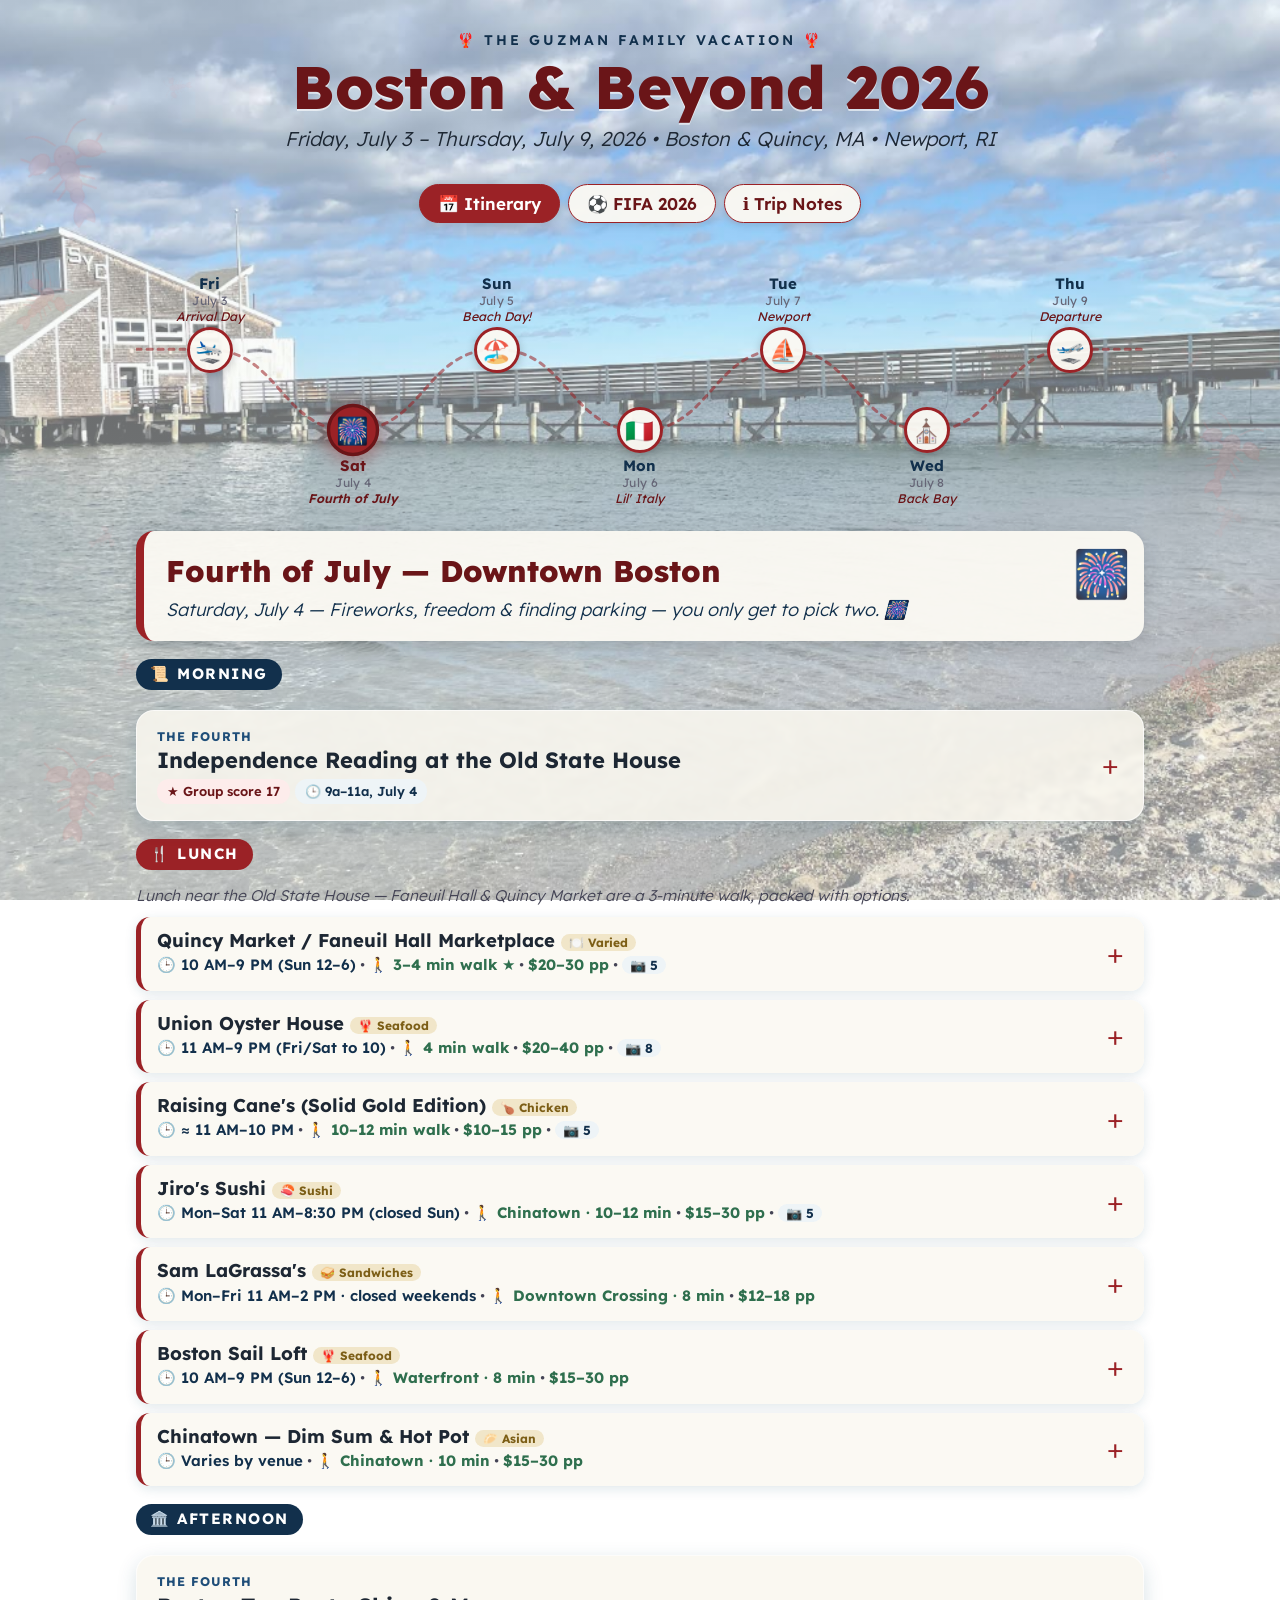
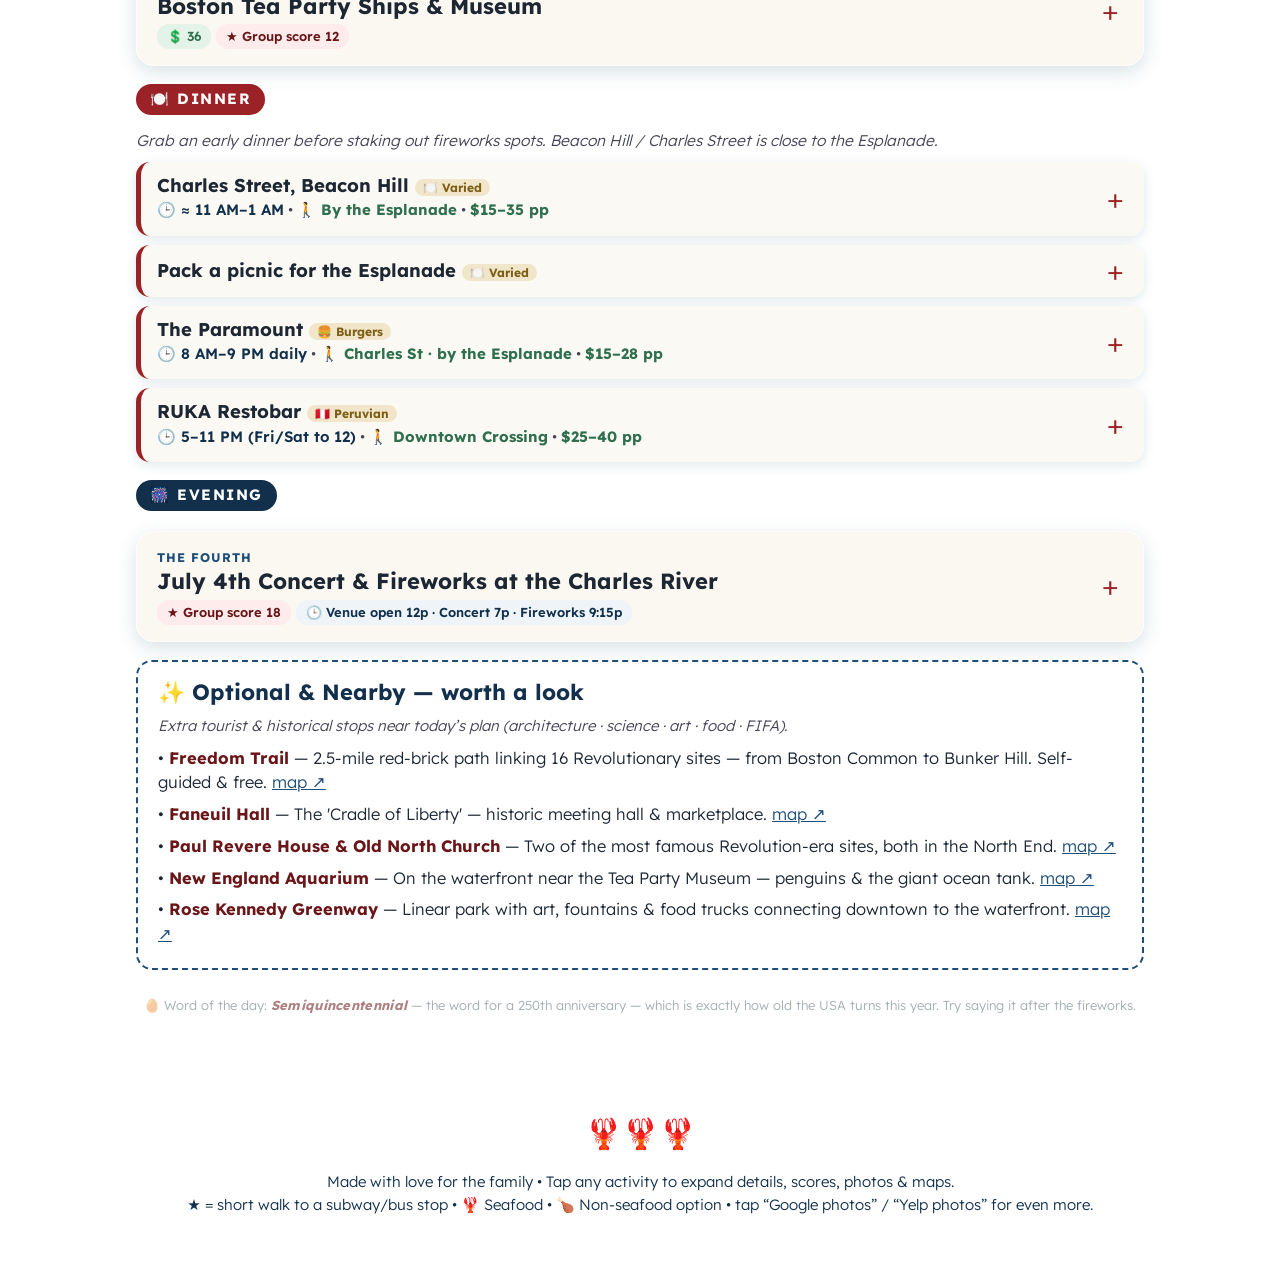
==== commit 30e01755: "Add more restaurant photos and expand dining options across all days New photos added (53 images acr" ====
--- a/docs/index.html
+++ b/docs/index.html
@@ -3,10 +3,10 @@
 <head>
 <meta charset="UTF-8" />
 <meta name="viewport" content="width=device-width, initial-scale=1.0" />
-<title>Boston 2026 — Family Trip Itinerary 🦞</title>
+<title>Boston 2026 — Guzman Family Vacation 🦞</title>
 <link rel="preconnect" href="https://fonts.googleapis.com">
 <link rel="preconnect" href="https://fonts.gstatic.com" crossorigin>
-<link href="https://fonts.googleapis.com/css2?family=EB+Garamond:ital,wght@0,400;0,500;0,600;0,700;0,800;1,400;1,500&display=swap" rel="stylesheet">
+<link href="https://fonts.googleapis.com/css2?family=Lexend:wght@300;400;500;600;700;800&display=swap" rel="stylesheet">
 <link rel="stylesheet" href="css/styles.css" />
 </head>
 <body>
@@ -18,9 +18,18 @@
 <div class="lobster-decal" style="width:80px;height:100px;bottom:6%;left:3%;transform:rotate(8deg)"></div>
 <div class="lobster-decal" style="width:60px;height:75px;top:72%;right:4%;transform:rotate(-30deg)"></div>
 <div class="lobster-decal" style="width:54px;height:67px;top:30%;left:1%;transform:rotate(40deg)"></div>
+<!-- extra small lobsters hidden around the page -->
+<div class="lobster-decal hidden-lob" style="width:30px;height:38px;top:16%;right:8%;transform:rotate(-12deg)"></div>
+<div class="lobster-decal hidden-lob" style="width:26px;height:33px;top:58%;left:7%;transform:rotate(64deg)"></div>
+<div class="lobster-decal hidden-lob" style="width:34px;height:43px;top:88%;right:12%;transform:rotate(-48deg)"></div>
+<div class="lobster-decal hidden-lob" style="width:22px;height:28px;top:38%;right:6%;transform:rotate(120deg)"></div>
+<div class="lobster-decal hidden-lob" style="width:28px;height:35px;bottom:24%;left:9%;transform:rotate(-72deg)"></div>
+<div class="lobster-decal hidden-lob" style="width:20px;height:25px;top:64%;right:18%;transform:rotate(15deg)"></div>
+<div class="lobster-decal hidden-lob" style="width:24px;height:30px;top:8%;left:13%;transform:rotate(-100deg)"></div>
+<div class="lobster-decal hidden-lob" style="width:32px;height:40px;bottom:40%;right:3%;transform:rotate(28deg)"></div>
 
 <header class="site">
-  <p class="kicker">🦞 The Sebastian Family Trip 🦞</p>
+  <p class="kicker">🦞 The Guzman Family Vacation 🦞</p>
   <h1>Boston &amp; Beyond 2026</h1>
   <p class="dates">Friday, July 3 &ndash; Thursday, July 9, 2026 &bull; Boston &amp; Quincy, MA &bull; Newport, RI</p>
 </header>
--- a/docs/css/styles.css
+++ b/docs/css/styles.css
@@ -1,21 +1,23 @@
   :root{
-    --lobster:#c0392b;
-    --lobster-dark:#7d1f17;
-    --ocean:#1b6f8c;
-    --ocean-deep:#0f4c63;
-    --gold:#c9971f;
-    --green:#1e7a3f;
-    --ink:#1c2530;
-    --box:rgba(255,255,255,0.86);
-    --box-solid:rgba(255,255,255,0.95);
-    /* MBTA line colors */
+    /* Classic nautical palette — deep navy, classic red, antique gold, warm cream */
+    --lobster:#9b2226;        /* classic red (primary accent) */
+    --lobster-dark:#6a1518;   /* deep oxblood */
+    --ocean:#1f4e79;          /* navy (secondary accent) */
+    --ocean-deep:#12304c;     /* deep navy */
+    --gold:#b8860b;           /* antique gold */
+    --green:#2f6f4e;          /* muted forest (prices) */
+    --ink:#1d2733;            /* charcoal-navy text */
+    --box:rgba(250,247,240,0.88);     /* warm cream, semi-transparent */
+    --box-solid:rgba(251,249,243,0.95);
+    /* MBTA line colors (official — unchanged) */
     --red:#DA291C; --orange:#ED8B00; --blue:#003DA5; --green-line:#00843D; --silver:#7C878E;
   }
   *{box-sizing:border-box;}
   html{scroll-behavior:smooth;}
   body{
     margin:0;
-    font-family:'EB Garamond', Georgia, serif;
+    font-family:'Lexend', system-ui, -apple-system, Segoe UI, sans-serif;
+    font-weight:300;
     color:var(--ink);
     font-size:18px;
     line-height:1.5;
@@ -40,7 +42,8 @@
     background:linear-gradient(180deg, rgba(245,250,252,0.35), rgba(245,250,252,0.55));
   }
   /* ---- Floating lobster decals ---- */
-  .lobster-decal{position:fixed; z-index:-1; opacity:0.10; pointer-events:none;}
+  .lobster-decal{position:fixed; z-index:-1; opacity:0.14; pointer-events:none;}
+  .lobster-decal.hidden-lob{opacity:0.07;}  /* extra-subtle "find me" lobsters */
   .lobster-decal svg{width:100%; height:100%;}
   /* ---- Layout ---- */
   header.site{
@@ -76,25 +79,51 @@
   nav.tabs button.active{background:var(--lobster); color:#fff; border-color:var(--lobster);}
   main{max-width:1040px; margin:0 auto; padding:8px 16px 60px;}
   /* ---- Day selector ---- */
+  /* ---- Day selector as a winding road of milestones (dots zigzag above/below) ---- */
   .day-pills{
-    display:flex; gap:8px; flex-wrap:wrap; justify-content:center;
-    margin:18px 0 8px;
-  }
-  .day-pill{
-    font-family:inherit; cursor:pointer; border-radius:14px;
-    border:1.5px solid rgba(27,111,140,.5); background:var(--box);
-    padding:9px 14px; min-width:128px; text-align:center; transition:all .15s;
-    box-shadow:0 2px 6px rgba(0,0,0,.10);
-  }
-  .day-pill .dow{font-weight:700; font-size:18px; color:var(--ocean-deep);}
-  .day-pill .dt{font-size:13px; color:#566; letter-spacing:.5px;}
-  .day-pill .th{font-size:13.5px; font-style:italic; color:var(--lobster-dark); margin-top:2px;}
-  .day-pill:hover{background:#fff;}
-  .day-pill.active{
-    background:var(--ocean); border-color:var(--ocean-deep);
-    box-shadow:0 4px 14px rgba(15,76,99,.4);
-  }
-  .day-pill.active .dow,.day-pill.active .dt,.day-pill.active .th{color:#fff;}
+    position:relative;
+    display:flex; align-items:stretch; justify-content:space-between;
+    gap:0; margin:22px 0 14px; padding:2px 2px; overflow-x:auto; overflow-y:visible; min-height:250px;
+  }
+  .milestone{
+    position:relative; flex:1 0 auto; min-width:122px; height:250px;
+    background:none; border:0; cursor:pointer; font-family:inherit; padding:0;
+  }
+  /* the wavy "road" — a smooth SVG curve through the milestones */
+  .road-svg{ position:absolute; top:0; left:0; width:100%; height:100%; z-index:0; pointer-events:none; }
+  .road-svg path{ stroke:var(--lobster); stroke-width:3; fill:none; stroke-dasharray:5 6; stroke-linecap:round; vector-effect:non-scaling-stroke; opacity:.55; }
+  .ms-stem{ display:none; }
+  .ms-dot{
+    position:absolute; left:50%; transform:translateX(-50%); z-index:2;
+    width:46px; height:46px; border-radius:50%;
+    display:flex; align-items:center; justify-content:center; font-size:23px;
+    background:var(--box-solid); border:3px solid var(--lobster);
+    box-shadow:0 3px 10px rgba(0,0,0,.2); transition:transform .15s, box-shadow .15s;
+  }
+  .ms-label{ position:absolute; left:50%; transform:translateX(-50%); width:118px; text-align:center; z-index:2; }
+  .ms-dow{display:block; font-weight:700; font-size:15px; color:var(--ocean-deep);}
+  .ms-date{display:block; font-size:12px; color:#667; letter-spacing:.3px;}
+  .ms-theme{display:block; font-size:12.5px; font-style:italic; color:var(--lobster-dark); line-height:1.18; margin-top:1px;}
+  /* dots ride the wave: crest at 34% (up) and trough at 66% (down) */
+  .milestone.up .ms-dot{ top:calc(34% - 23px); }
+  .milestone.up .ms-label{ bottom:calc(66% + 26px); }
+  .milestone.down .ms-dot{ top:calc(66% - 23px); }
+  .milestone.down .ms-label{ top:calc(66% + 26px); }
+  .milestone:hover .ms-dot{ transform:translateX(-50%) scale(1.09); }
+  .milestone.active .ms-dot{
+    background:var(--lobster); border-color:var(--lobster-dark);
+    box-shadow:0 4px 16px rgba(155,34,38,.45); transform:translateX(-50%) scale(1.14);
+  }
+  .milestone.active .ms-dow{ color:var(--lobster-dark); }
+  .milestone.active .ms-theme{ font-weight:600; }
+  @media(max-width:560px){
+    .day-pills{min-height:224px;}
+    .milestone{min-width:104px; height:224px;}
+    .ms-dot{width:42px; height:42px; font-size:20px;}
+    .ms-label{width:100px;}
+    .milestone.up .ms-dot{top:calc(34% - 21px);} .milestone.up .ms-label{bottom:calc(66% + 24px);}
+    .milestone.down .ms-dot{top:calc(66% - 21px);} .milestone.down .ms-label{top:calc(66% + 24px);}
+  }
   /* ---- Day header banner ---- */
   .day-banner{
     background:var(--box-solid); border-radius:18px; padding:18px 22px;
@@ -114,27 +143,30 @@
   .slot-label.meal{background:var(--lobster);}
   /* ---- Activity card (semi-transparent white box) ---- */
   .card{
-    background:var(--box); border-radius:16px; margin:10px 0;
-    box-shadow:0 4px 16px rgba(0,0,0,.15); overflow:hidden;
-    border:1px solid rgba(255,255,255,.6);
-    backdrop-filter:blur(2px);
-  }
+    background:var(--box); border-radius:18px; margin:12px 0;
+    box-shadow:0 6px 20px rgba(15,76,99,.16); overflow:hidden;
+    border:1px solid rgba(255,255,255,.7);
+    backdrop-filter:blur(2px); transition:box-shadow .2s ease;
+  }
+  .card:hover{box-shadow:0 9px 26px rgba(15,76,99,.22);}
+  .card.open{box-shadow:0 12px 32px rgba(15,76,99,.26);}
   .card-head{
-    display:flex; align-items:center; gap:12px; padding:14px 18px; cursor:pointer;
+    display:flex; align-items:center; gap:14px; padding:16px 20px; cursor:pointer;
     user-select:none;
   }
-  .card-head:hover{background:rgba(255,255,255,.45);}
+  .card-head:hover{background:rgba(27,111,140,.07);}
+  .card.open .card-head{background:rgba(27,111,140,.05); border-bottom:1px solid rgba(15,76,99,.12);}
   .card-title{flex:1;}
-  .card-title .name{font-size:22px; font-weight:700; color:var(--ink);}
-  .card-title .cat{font-size:13px; letter-spacing:.5px; text-transform:uppercase; color:var(--ocean); font-weight:600;}
+  .card-title .name{font-size:22px; font-weight:700; color:var(--ink); line-height:1.2;}
+  .card-title .cat{font-size:12.5px; letter-spacing:1px; text-transform:uppercase; color:var(--ocean); font-weight:700; margin-bottom:2px;}
   .card-meta{font-size:14.5px; color:#445; margin-top:2px;}
-  .chip{display:inline-block; font-size:13px; padding:2px 9px; border-radius:12px; margin:2px 4px 0 0; font-weight:600;}
+  .chip{display:inline-block; font-size:13px; padding:3px 10px; border-radius:12px; margin:5px 5px 0 0; font-weight:600;}
   .chip.price{background:#e3f3e8; color:var(--green);}
   .chip.score{background:#fdeceb; color:var(--lobster-dark);}
   .chip.hours{background:#eef4f7; color:var(--ocean-deep);}
-  .expander{font-size:26px; color:var(--lobster); transition:transform .2s; line-height:1;}
+  .expander{font-size:28px; color:var(--lobster); transition:transform .2s; line-height:1; flex:0 0 auto; width:26px; text-align:center;}
   .card.open .expander{transform:rotate(45deg);}
-  .card-body{display:none; padding:0 18px 18px;}
+  .card-body{display:none; padding:14px 20px 20px;}
   .card.open .card-body{display:block; animation:fade .25s ease;}
   @keyframes fade{from{opacity:0; transform:translateY(-4px);}to{opacity:1; transform:none;}}
   .notes{white-space:pre-line; margin:6px 0 12px; font-size:17px;}
@@ -161,7 +193,7 @@
   .lb-nav:hover{opacity:1;}
   .lb-prev{left:6px;} .lb-next{right:6px;}
   .lb-cap{position:absolute; bottom:18px; left:0; right:0; text-align:center; color:#fff;
-    font-size:18px; font-family:'EB Garamond',serif; text-shadow:0 1px 4px rgba(0,0,0,.7);}
+    font-size:18px; font-family:'Lexend',sans-serif; text-shadow:0 1px 4px rgba(0,0,0,.7);}
   .lb-cap .count{opacity:.7; font-size:14px; margin-left:8px;}
   @media(max-width:560px){ .lb-nav{font-size:36px; padding:6px 10px;} .lb-close{font-size:36px;} }
   /* ---- Detail grid ---- */
@@ -188,17 +220,35 @@
   .L-red{background:var(--red);} .L-orange{background:var(--orange);} .L-blue{background:var(--blue);}
   .L-green{background:var(--green-line);} .L-silver{background:var(--silver);} .L-commuter{background:#80276c;}
   /* ---- Nearby eats ---- */
-  .eats-intro{font-size:15.5px; font-style:italic; color:#445; margin:4px 0 8px;}
+  .eats-intro{font-size:15.5px; font-style:italic; color:#445; margin:6px 0 10px;}
+  /* ---- Collapsible restaurant / food card ---- */
   .eat{
-    background:var(--box-solid); border-radius:12px; padding:10px 14px; margin:8px 0;
-    border-left:5px solid var(--lobster); box-shadow:0 2px 8px rgba(0,0,0,.12);
-  }
-  .eat .en{font-size:18px; font-weight:700;}
+    background:var(--box-solid); border-radius:14px; margin:9px 0; overflow:hidden;
+    border-left:5px solid var(--lobster); box-shadow:0 3px 12px rgba(15,76,99,.13);
+    transition:box-shadow .2s ease;
+  }
+  .eat:hover{box-shadow:0 7px 18px rgba(15,76,99,.2);}
+  .eat-head{display:flex; align-items:center; gap:12px; padding:12px 16px; cursor:pointer; user-select:none;}
+  .eat-head:hover{background:rgba(192,57,43,.06);}
+  .eat.open .eat-head{background:rgba(192,57,43,.05); border-bottom:1px solid rgba(192,57,43,.14);}
+  .eat-title{flex:1;}
+  .eat .en{font-size:18.5px; font-weight:700; color:var(--ink); line-height:1.25;}
+  .eat-summary{margin-top:3px; font-size:14.5px; color:#556;}
+  .hrs-chip{color:var(--ocean-deep); font-weight:600;}
+  .eat-body{display:none; padding:12px 16px 16px;}
+  .eat.open .eat-body{display:block; animation:fade .22s ease;}
+  .eat.open .expander{transform:rotate(45deg);}
+  .eat-desc{font-size:16px; color:#3a4650; margin:0 0 10px;}
+  .eat-hours{font-size:15px; color:var(--ink); margin:2px 0 8px;}
+  .eat-hours b{color:var(--ocean-deep);}
+  .hrs-note{font-size:12.5px; color:#8a8f96; font-style:italic;}
   .eat .ed{font-size:15px; color:#445; margin:2px 0;}
+  .photo-count{background:#eef4f7; color:var(--ocean-deep); font-weight:700; padding:1px 8px; border-radius:10px; font-size:13px; white-space:nowrap;}
   .walk{font-weight:700; color:var(--green);}
   .walk.far{color:#b06a00;}
-  .seafood-tag{background:#dceef5; color:var(--ocean-deep); font-size:12px; font-weight:700; padding:1px 8px; border-radius:10px;}
-  .nonsea-tag{background:#eaf5ea; color:#1e7a3f; font-size:12px; font-weight:700; padding:1px 8px; border-radius:10px;}
+  .cuisine-tag{background:#f1e6c9; color:#7c5e16; font-size:12px; font-weight:700; padding:1px 8px; border-radius:10px; white-space:nowrap;}
+  .seafood-tag{background:#dceef5; color:var(--ocean-deep); font-size:12px; font-weight:700; padding:1px 8px; border-radius:10px; white-space:nowrap;}
+  .nonsea-tag{background:#eaf5ea; color:#1e7a3f; font-size:12px; font-weight:700; padding:1px 8px; border-radius:10px; white-space:nowrap;}
   /* ---- Optional section ---- */
   .optional{
     background:rgba(255,255,255,.78); border:2px dashed var(--ocean); border-radius:16px;
@@ -235,7 +285,7 @@
   footer{text-align:center; padding:30px 18px 50px; color:var(--ocean-deep); font-size:15px;}
   footer .lob{font-size:30px;}
   .eat-links{margin-top:8px; display:flex; flex-wrap:wrap; gap:0;}
-  .eat .gallery img{height:110px;}
+  .eat .gallery img{height:130px;}
   .egg{
     text-align:center; margin:26px 0 6px; font-size:13px; color:#5a6b72; opacity:.55;
     transition:opacity .2s; cursor:help;
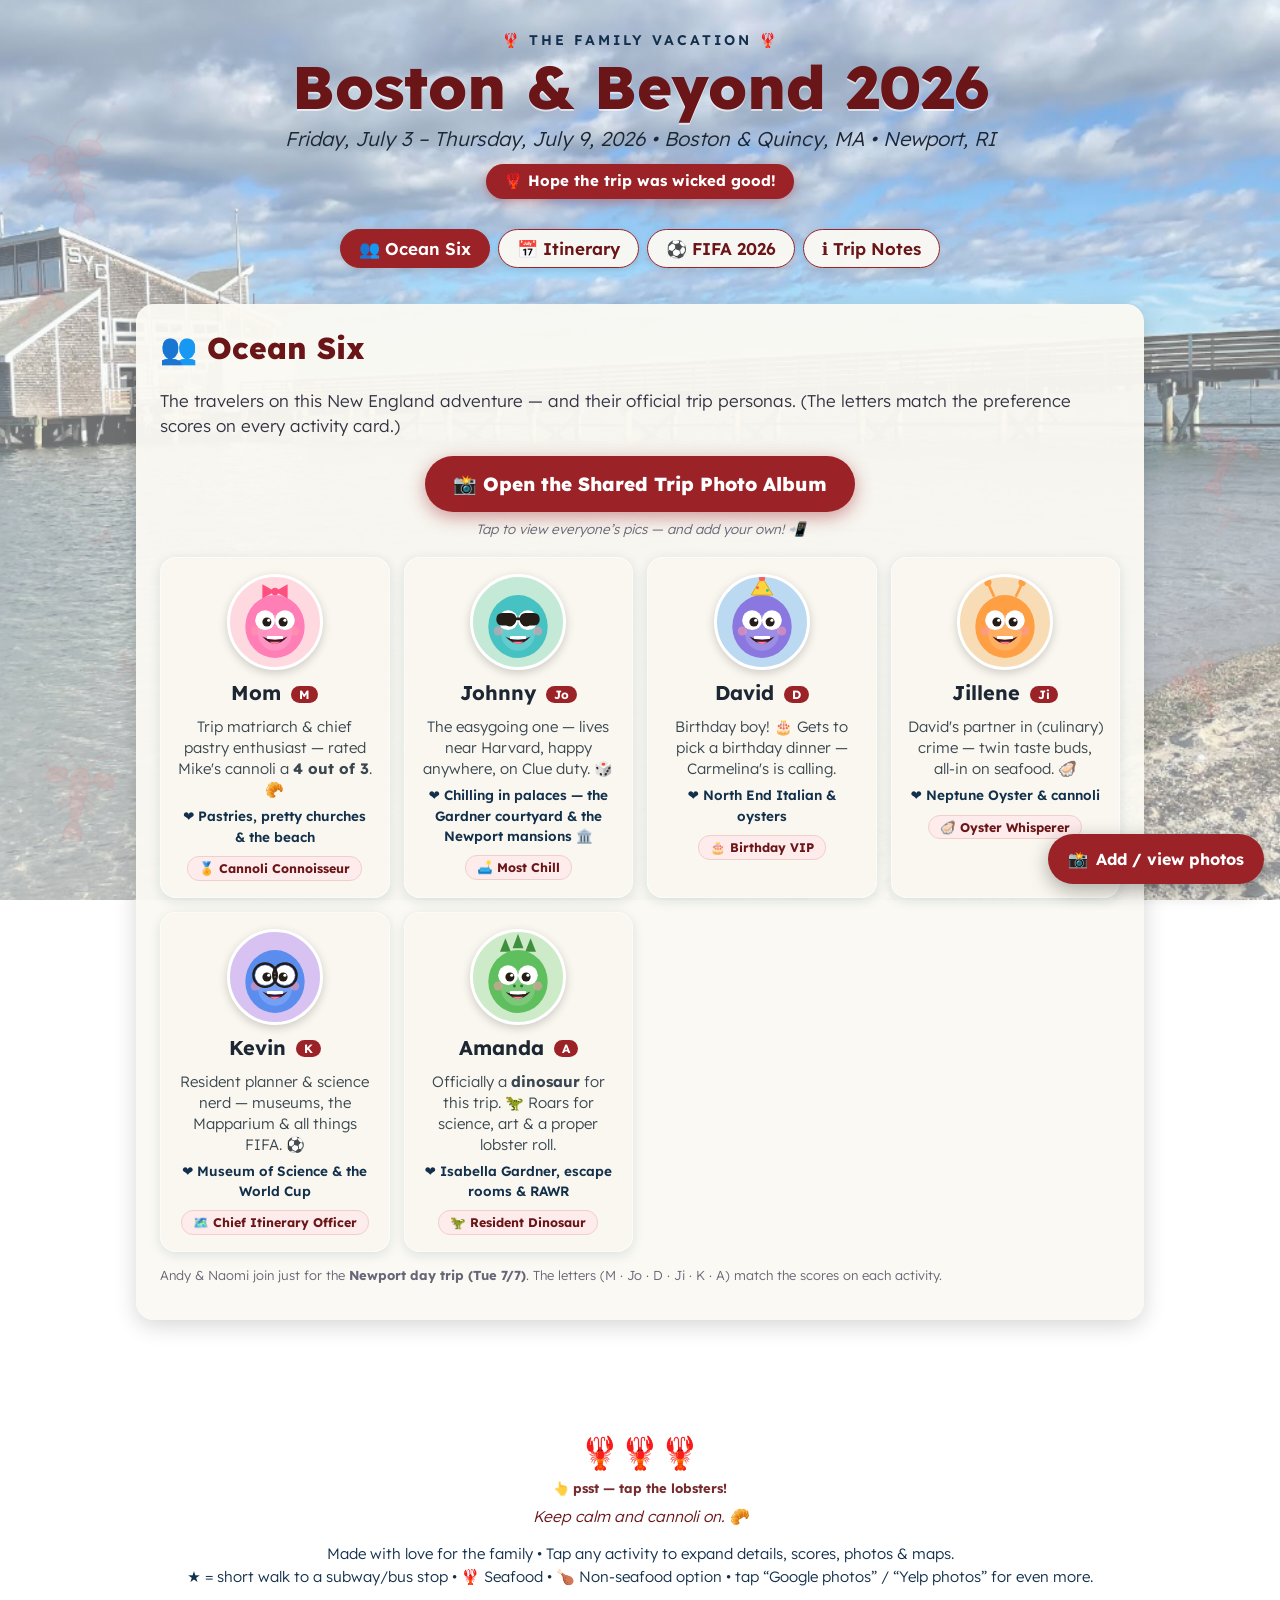
==== commit 2f33c3c1: "Add restaurant + activity photos, wire up new spots in data.js Food (new): Atlantic Fish Company (7)" ====
--- a/docs/index.html
+++ b/docs/index.html
@@ -3,7 +3,7 @@
 <head>
 <meta charset="UTF-8" />
 <meta name="viewport" content="width=device-width, initial-scale=1.0" />
-<title>Boston 2026 — Guzman Family Vacation 🦞</title>
+<title>Boston 2026 — Family Vacation 🦞</title>
 <link rel="preconnect" href="https://fonts.googleapis.com">
 <link rel="preconnect" href="https://fonts.gstatic.com" crossorigin>
 <link href="https://fonts.googleapis.com/css2?family=Lexend:wght@300;400;500;600;700;800&display=swap" rel="stylesheet">
@@ -29,20 +29,28 @@
 <div class="lobster-decal hidden-lob" style="width:32px;height:40px;bottom:40%;right:3%;transform:rotate(28deg)"></div>
 
 <header class="site">
-  <p class="kicker">🦞 The Guzman Family Vacation 🦞</p>
+  <p class="kicker">🦞 The Family Vacation 🦞</p>
   <h1>Boston &amp; Beyond 2026</h1>
   <p class="dates">Friday, July 3 &ndash; Thursday, July 9, 2026 &bull; Boston &amp; Quincy, MA &bull; Newport, RI</p>
+  <div id="countdown" class="countdown"></div>
 </header>
 
 <nav class="tabs">
-  <button id="tab-itin" class="active" onclick="showView('itin')">📅 Itinerary</button>
+  <button id="tab-crew" class="active" onclick="showView('crew')">👥 Ocean Six</button>
+  <button id="tab-itin" onclick="showView('itin')">📅 Itinerary</button>
   <button id="tab-fifa" onclick="showView('fifa')">⚽ FIFA 2026</button>
   <button id="tab-info" onclick="showView('info')">ℹ️ Trip Notes</button>
 </nav>
 
+<!-- Floating photo-album button (visible on every tab) -->
+<a id="fab-photos" class="fab" target="_blank" rel="noopener" title="Shared trip photo album">📸 <span class="lbl">Add / view photos</span></a>
+
 <main>
+  <!-- CREW VIEW -->
+  <section id="view-crew"></section>
+
   <!-- ITINERARY VIEW -->
-  <section id="view-itin">
+  <section id="view-itin" class="hidden">
     <div class="day-pills" id="dayPills"></div>
     <div id="dayContent"></div>
   </section>
@@ -55,7 +63,9 @@
 </main>
 
 <footer>
-  <div class="lob">🦞🦞🦞</div>
+  <div class="lob" title="Tap to make it rain 🦞">🦞🦞🦞</div>
+  <div class="lob-hint">👆 psst — tap the lobsters!</div>
+  <p id="lobPun" class="lob-pun"></p>
   <p>Made with love for the family &bull; Tap any activity to expand details, scores, photos &amp; maps.<br>
   ★ = short walk to a subway/bus stop &bull; 🦞 Seafood &bull; 🍗 Non-seafood option &bull; tap “Google photos” / “Yelp photos” for even more.</p>
 </footer>
--- a/docs/css/styles.css
+++ b/docs/css/styles.css
@@ -63,6 +63,23 @@
   header.site .dates{
     margin:6px 0 0; font-size:20px; color:var(--ink); font-style:italic;
   }
+  .countdown{
+    display:inline-block; margin-top:10px; background:var(--lobster); color:#fff;
+    font-weight:700; font-size:15px; padding:6px 18px; border-radius:22px;
+    box-shadow:0 3px 12px rgba(155,34,38,.4);
+  }
+  /* day-banner forecast gag */
+  .day-banner .forecast{ font-size:14px; font-style:italic; color:var(--ocean-deep); margin-top:7px; }
+  /* "Surprise me" picker */
+  .surprise-bar{ display:flex; flex-wrap:wrap; align-items:center; gap:10px; margin:0 0 6px; }
+  .surprise-btn{
+    font-family:inherit; font-weight:700; font-size:15px; cursor:pointer;
+    background:var(--box-solid); color:var(--lobster-dark); border:1.5px solid var(--lobster);
+    padding:8px 16px; border-radius:22px; box-shadow:0 2px 8px rgba(0,0,0,.12); transition:all .15s;
+  }
+  .surprise-btn:hover{ background:#fff5f4; transform:translateY(-1px); }
+  .surprise-out{ font-size:15.5px; color:var(--ink); }
+  .surprise-out b{ color:var(--lobster-dark); }
   /* ---- Top nav tabs ---- */
   nav.tabs{
     display:flex; justify-content:center; gap:8px; flex-wrap:wrap;
@@ -279,11 +296,53 @@
   table.fifa .ev{font-weight:700; color:var(--ink);}
   table.fifa .nb{font-size:12.5px; color:var(--ocean-deep); font-weight:700; text-transform:uppercase; letter-spacing:.5px;}
   .note-box{background:#fff7e6; border-left:5px solid var(--gold); padding:10px 16px; border-radius:10px; font-size:15.5px; margin:12px 0;}
+  /* ---- Crew tab ---- */
+  .photos-cta{ text-align:center; margin:10px 0 18px; }
+  .photos-btn{ display:inline-block; text-decoration:none; font-weight:800; font-size:19px;
+    background:var(--lobster); color:#fff; padding:14px 28px; border-radius:32px;
+    box-shadow:0 5px 18px rgba(155,34,38,.45); transition:all .15s; }
+  .photos-btn:hover{ background:var(--lobster-dark); transform:translateY(-1px); }
+  .photos-sub{ font-size:13.5px; color:#667; font-style:italic; margin-top:7px; }
+  /* nav "Photos" link — filled to stand out from the view tabs */
+  nav.tabs .photoslink{ font-family:inherit; font-size:17px; font-weight:700; text-decoration:none;
+    background:var(--lobster); color:#fff; border:1.5px solid var(--lobster);
+    padding:8px 18px; border-radius:30px; box-shadow:0 2px 8px rgba(0,0,0,.12); cursor:pointer; }
+  nav.tabs .photoslink:hover{ background:var(--lobster-dark); }
+  /* floating photo button on every screen */
+  .fab{ position:fixed; right:16px; bottom:16px; z-index:60; display:inline-flex; align-items:center; gap:8px;
+    background:var(--lobster); color:#fff; text-decoration:none; font-weight:700; font-size:16px;
+    padding:13px 20px; border-radius:32px; box-shadow:0 6px 20px rgba(0,0,0,.32); transition:all .15s; }
+  .fab:hover{ background:var(--lobster-dark); transform:translateY(-2px); }
+  @media(max-width:560px){ .fab{ right:12px; bottom:12px; padding:12px 16px; font-size:15px; } }
+  .crew{ display:grid; grid-template-columns:repeat(auto-fill,minmax(220px,1fr)); gap:14px; margin-top:14px; }
+  .crew-card{ background:var(--box); border:1px solid rgba(255,255,255,.6); border-radius:16px; padding:16px; text-align:center; box-shadow:0 3px 12px rgba(15,76,99,.14); }
+  .avatar{
+    position:relative; display:inline-flex; align-items:center; justify-content:center;
+    width:96px; height:96px; border-radius:50%; margin:0 auto 8px;
+    font-size:46px; font-weight:800; color:var(--lobster-dark);
+    box-shadow:0 3px 10px rgba(0,0,0,.18); overflow:hidden; border:3px solid #fff;
+    line-height:1;
+  }
+  .avatar img{ position:absolute; inset:0; width:100%; height:100%; object-fit:cover; }
+  .avatar svg{ width:100%; height:100%; display:block; }
+  .avatar.dino{ font-size:52px; }
+  .crew-name{ font-size:20px; font-weight:700; color:var(--ink); }
+  .crew-code{ font-size:12px; font-weight:700; color:#fff; background:var(--lobster); border-radius:10px; padding:1px 8px; vertical-align:middle; margin-left:4px; }
+  .crew-blurb{ font-size:15px; color:#3a4650; margin:8px 0 6px; line-height:1.4; }
+  .crew-fav{ font-size:13.5px; color:var(--ocean-deep); font-weight:600; }
   /* ---- Legend / footer ---- */
   .legend{background:var(--box); border-radius:14px; padding:12px 18px; margin:16px 0; font-size:15px; box-shadow:0 3px 12px rgba(0,0,0,.12);}
   .legend b{color:var(--lobster-dark);}
-  footer{text-align:center; padding:30px 18px 50px; color:var(--ocean-deep); font-size:15px;}
-  footer .lob{font-size:30px;}
+  footer{text-align:center; padding:30px 18px 70px; color:var(--ocean-deep); font-size:15px;}
+  footer .lob{font-size:32px; cursor:pointer; user-select:none; display:inline-block; transform-origin:center bottom; animation:lobwiggle 1.8s ease-in-out infinite;}
+  footer .lob:hover{animation:none; transform:scale(1.15) rotate(-5deg);}
+  @keyframes lobwiggle{ 0%,100%{transform:rotate(-7deg);} 50%{transform:rotate(7deg);} }
+  .lob-hint{font-size:13px; font-weight:700; color:var(--lobster-dark); margin-top:3px; opacity:.9;}
+  .lob-pun{font-style:italic; color:var(--lobster-dark); font-size:15.5px; margin:6px 0 0; min-height:1.2em;}
+  .crew-award{display:inline-block; margin-top:9px; font-size:12.5px; font-weight:700; color:var(--lobster-dark); background:#fdeceb; border:1px solid #f0cfcb; border-radius:12px; padding:2px 11px;}
+  /* lobster rain easter egg */
+  .lobdrop{position:fixed; top:-48px; z-index:2000; pointer-events:none; will-change:transform; animation:lobfall linear forwards;}
+  @keyframes lobfall{ to{ transform:translateY(112vh) rotate(360deg); } }
   .eat-links{margin-top:8px; display:flex; flex-wrap:wrap; gap:0;}
   .eat .gallery img{height:130px;}
   .egg{
